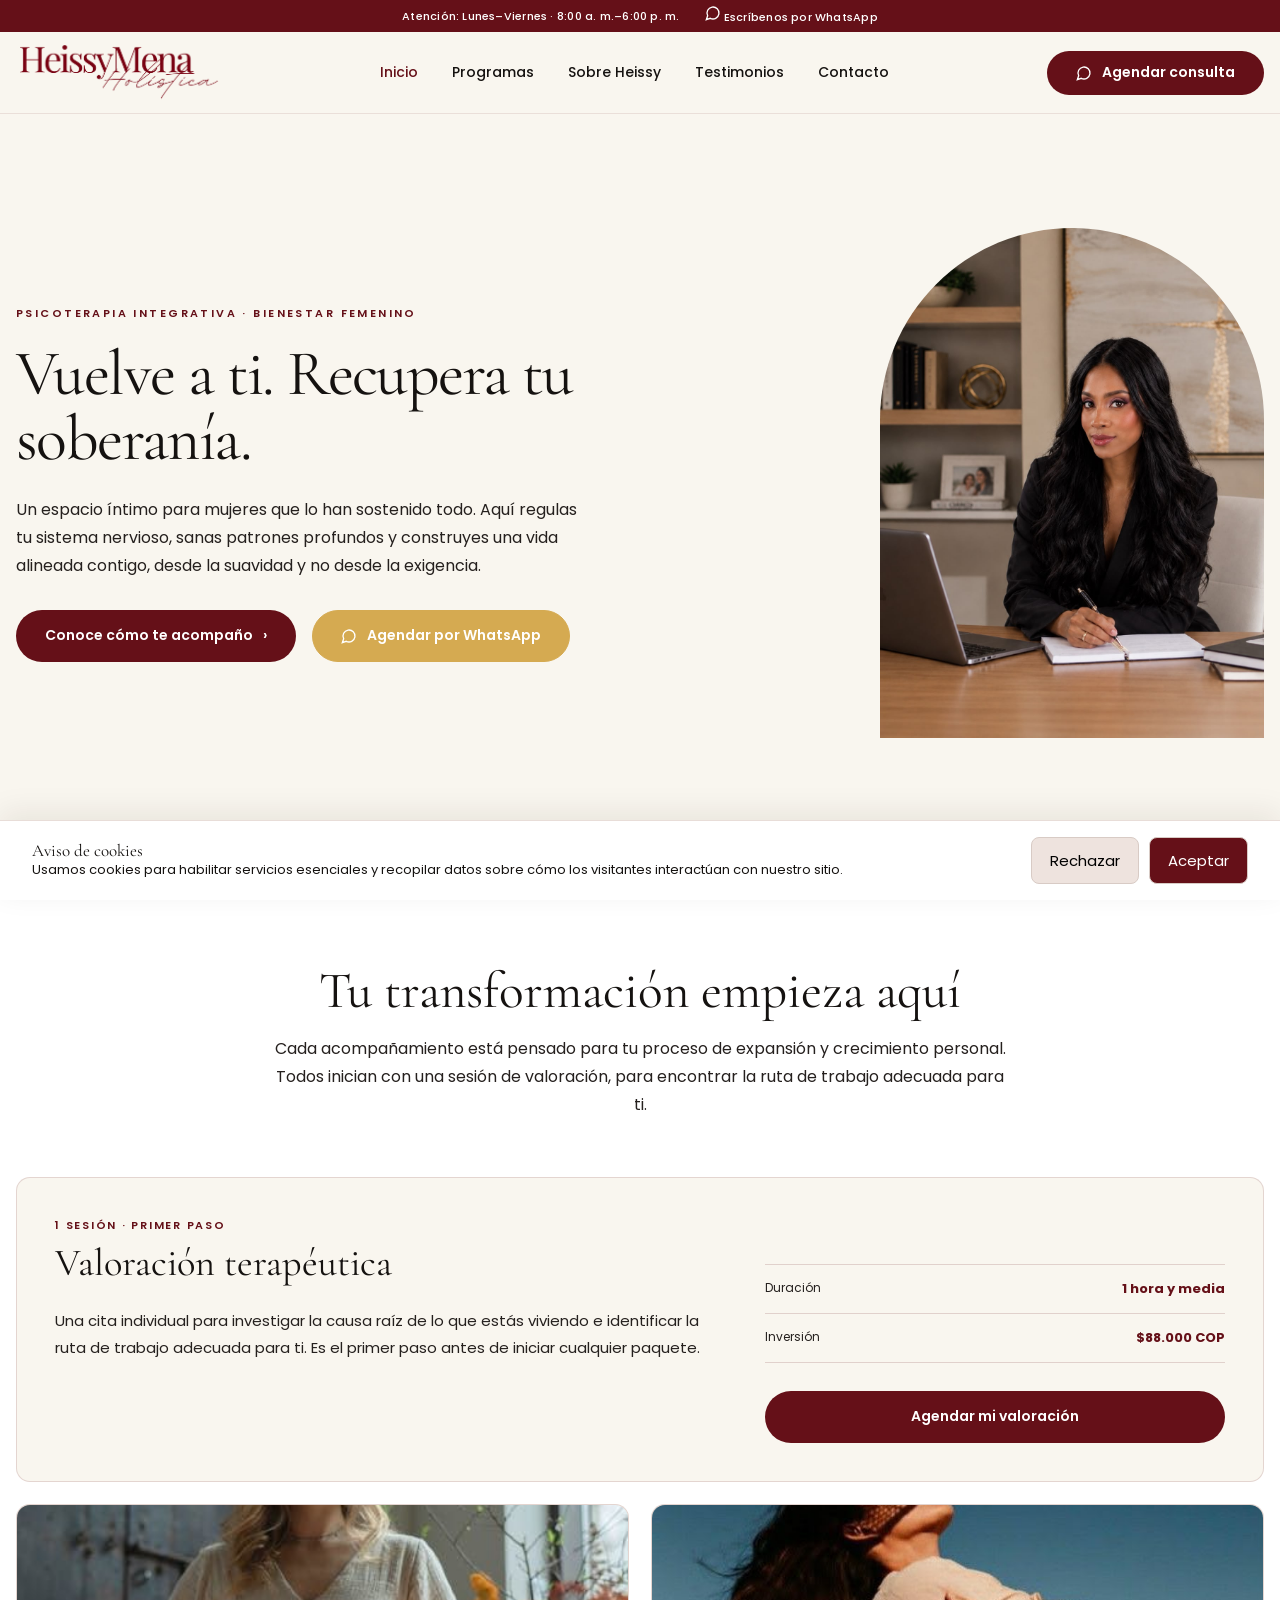
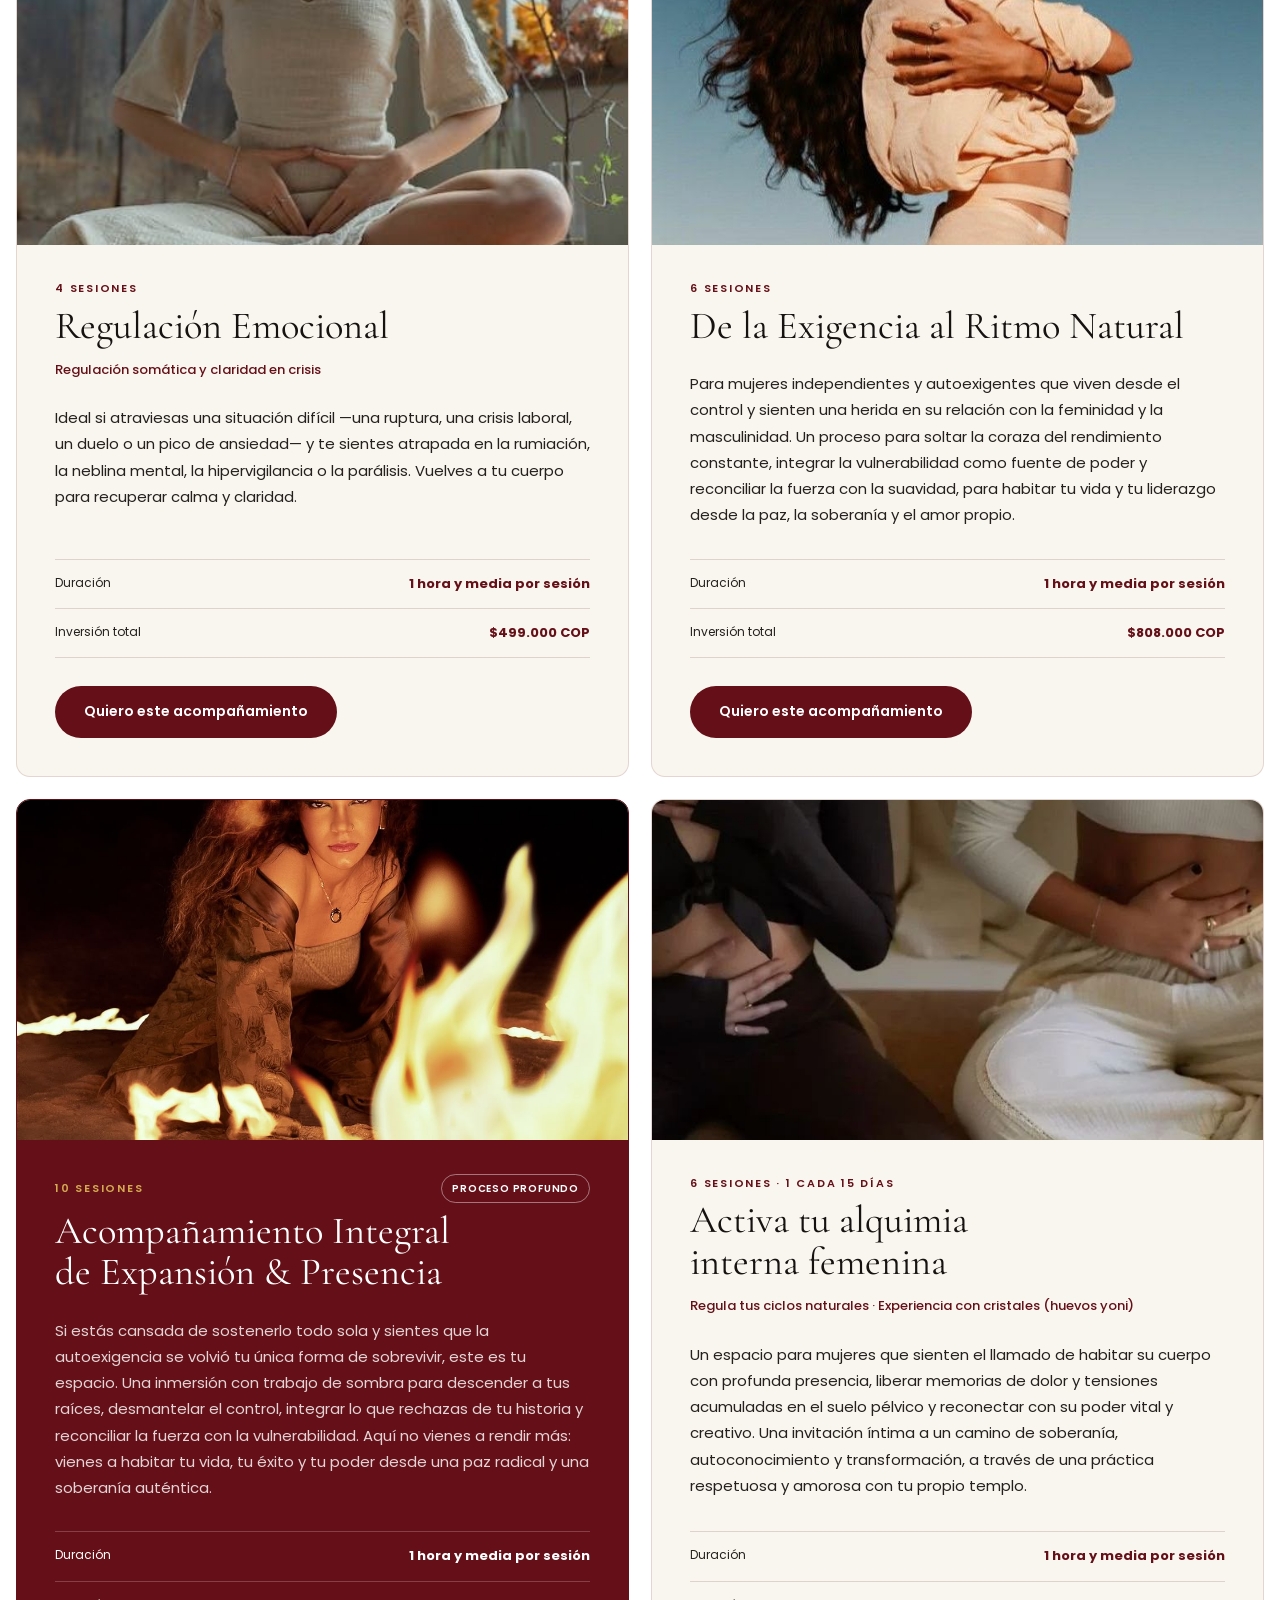
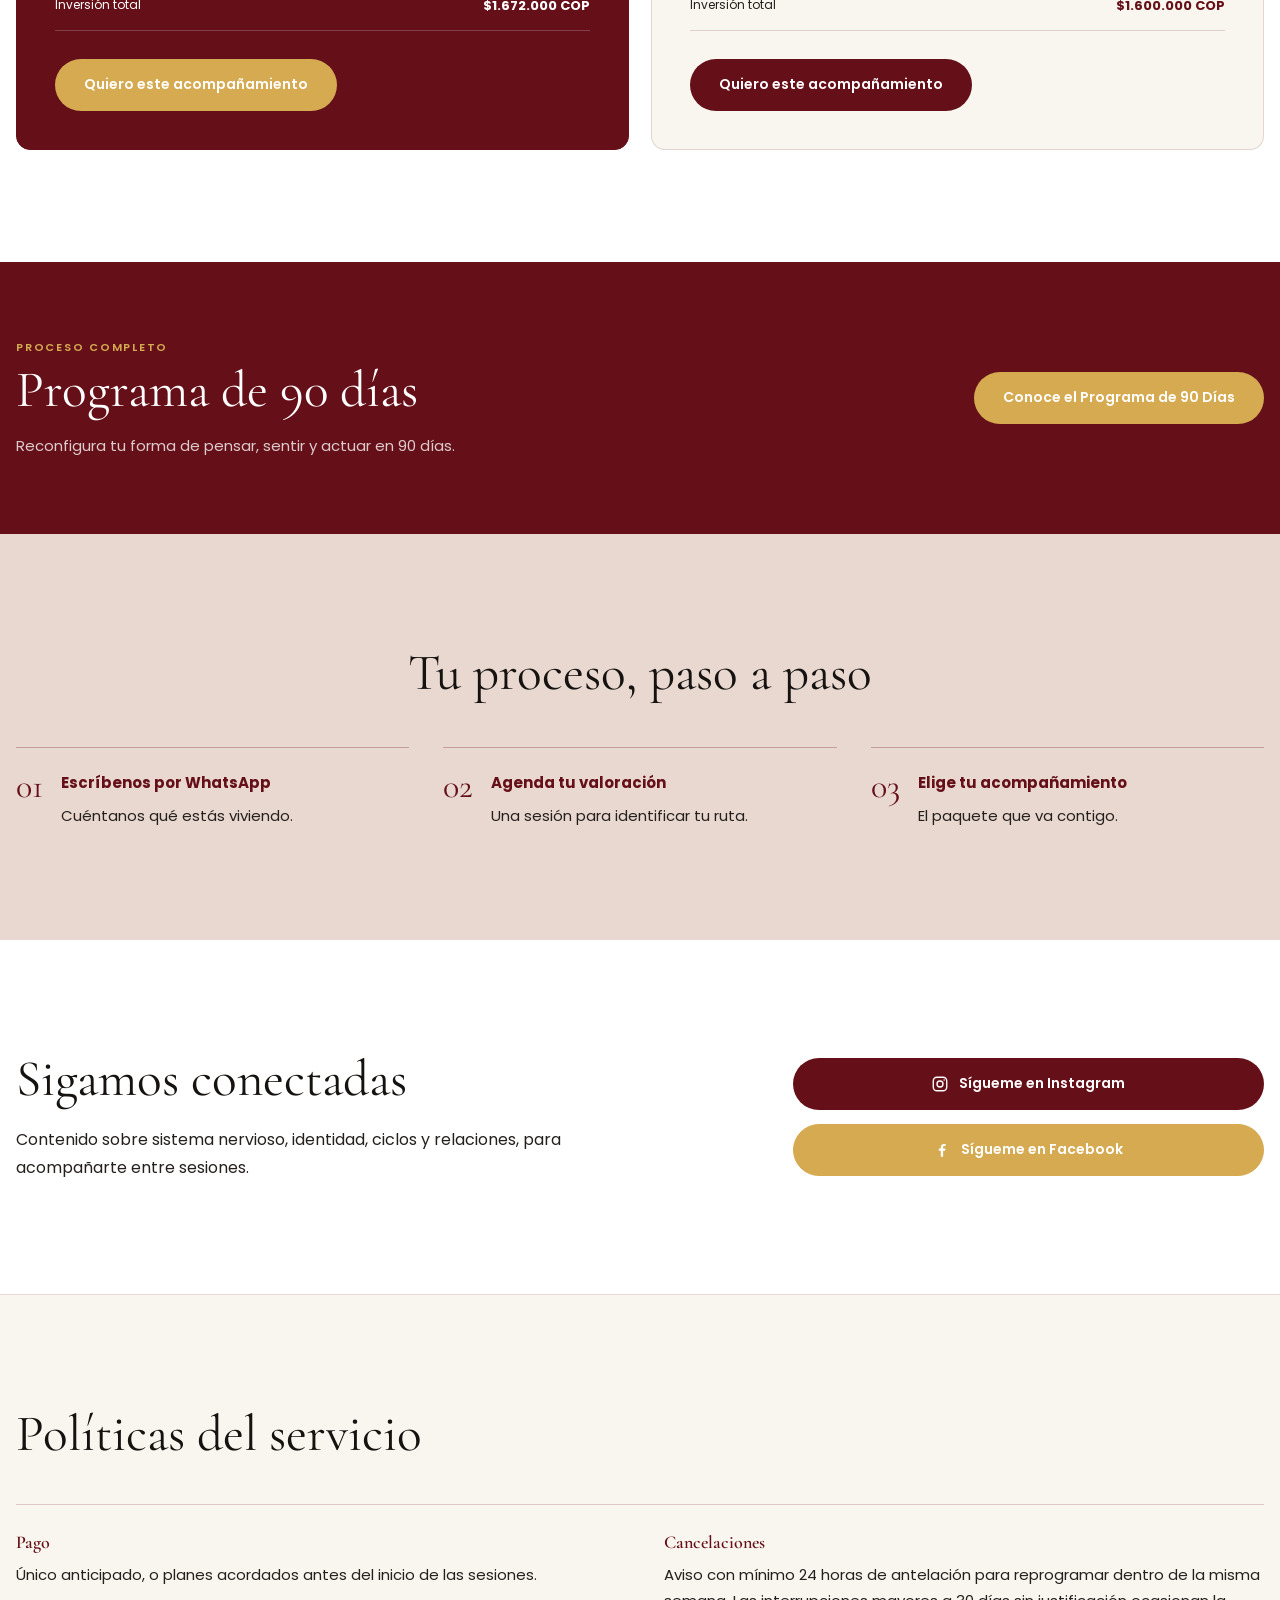
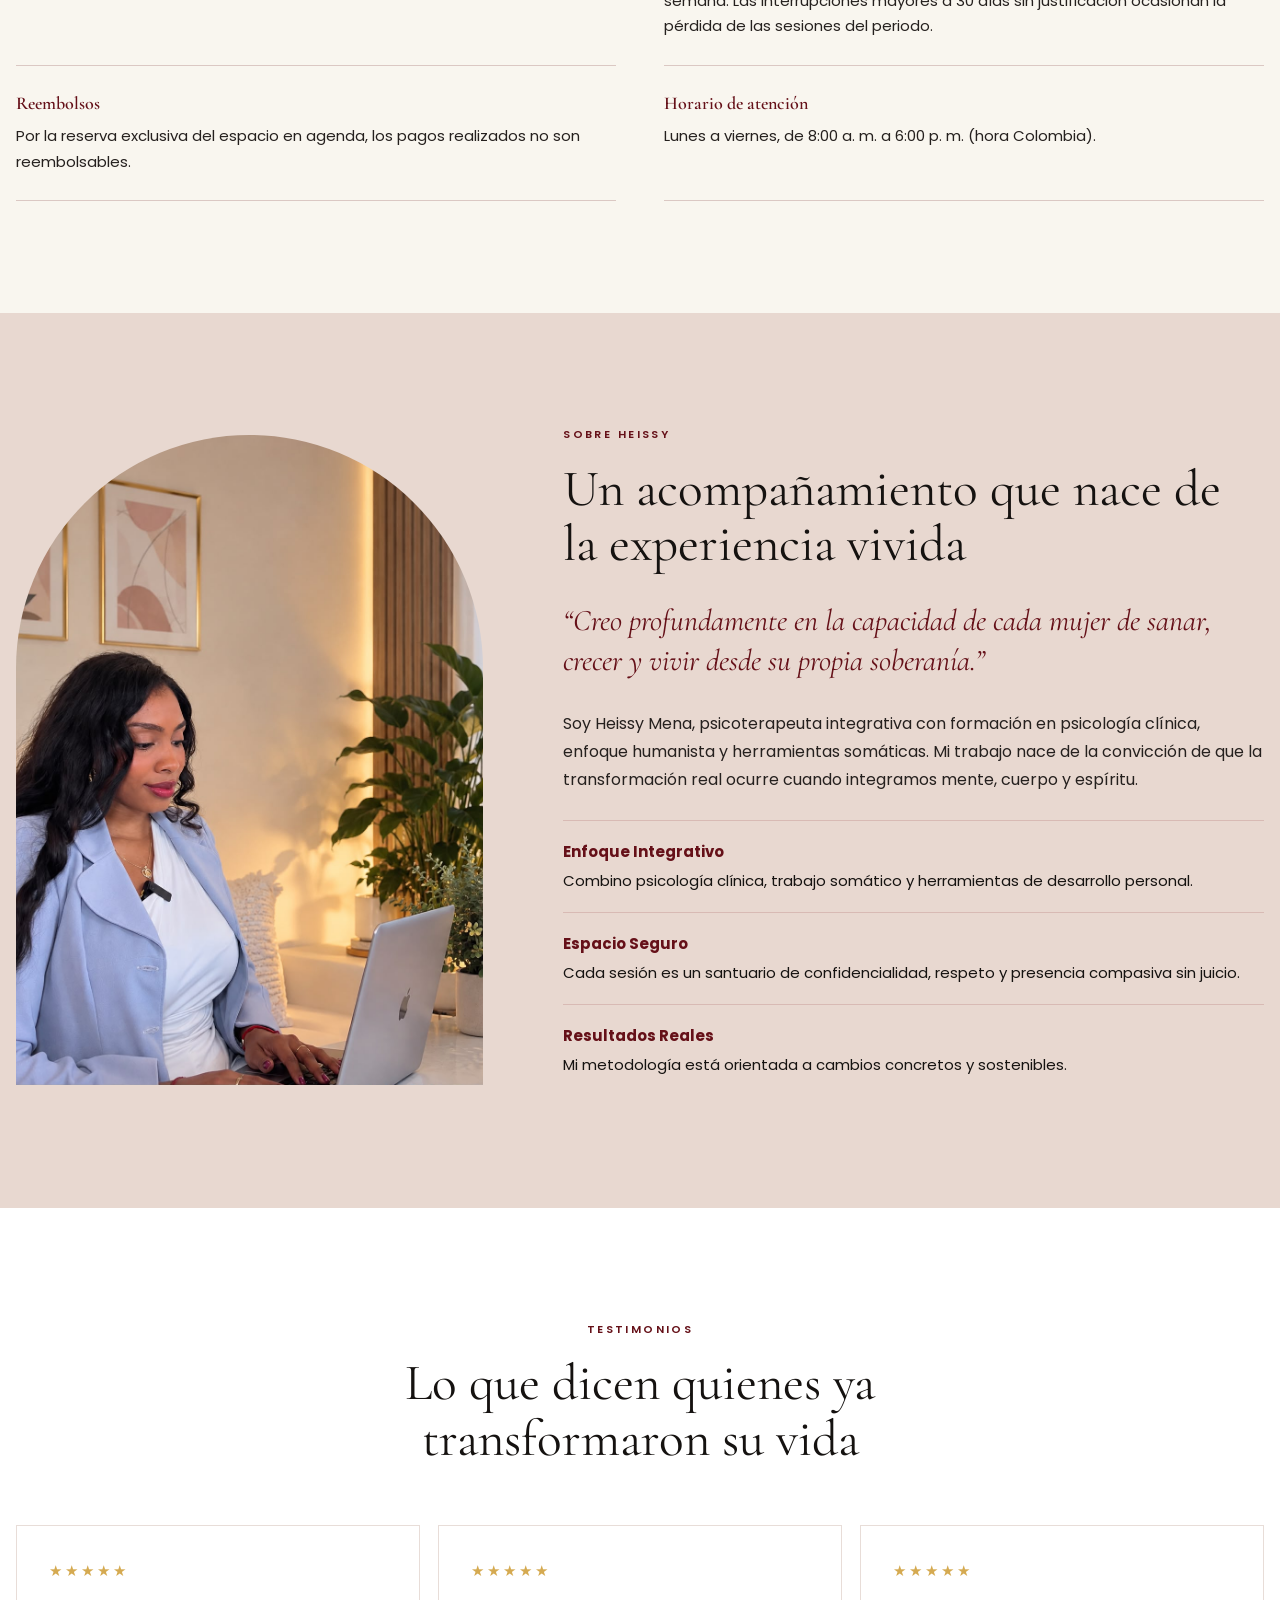
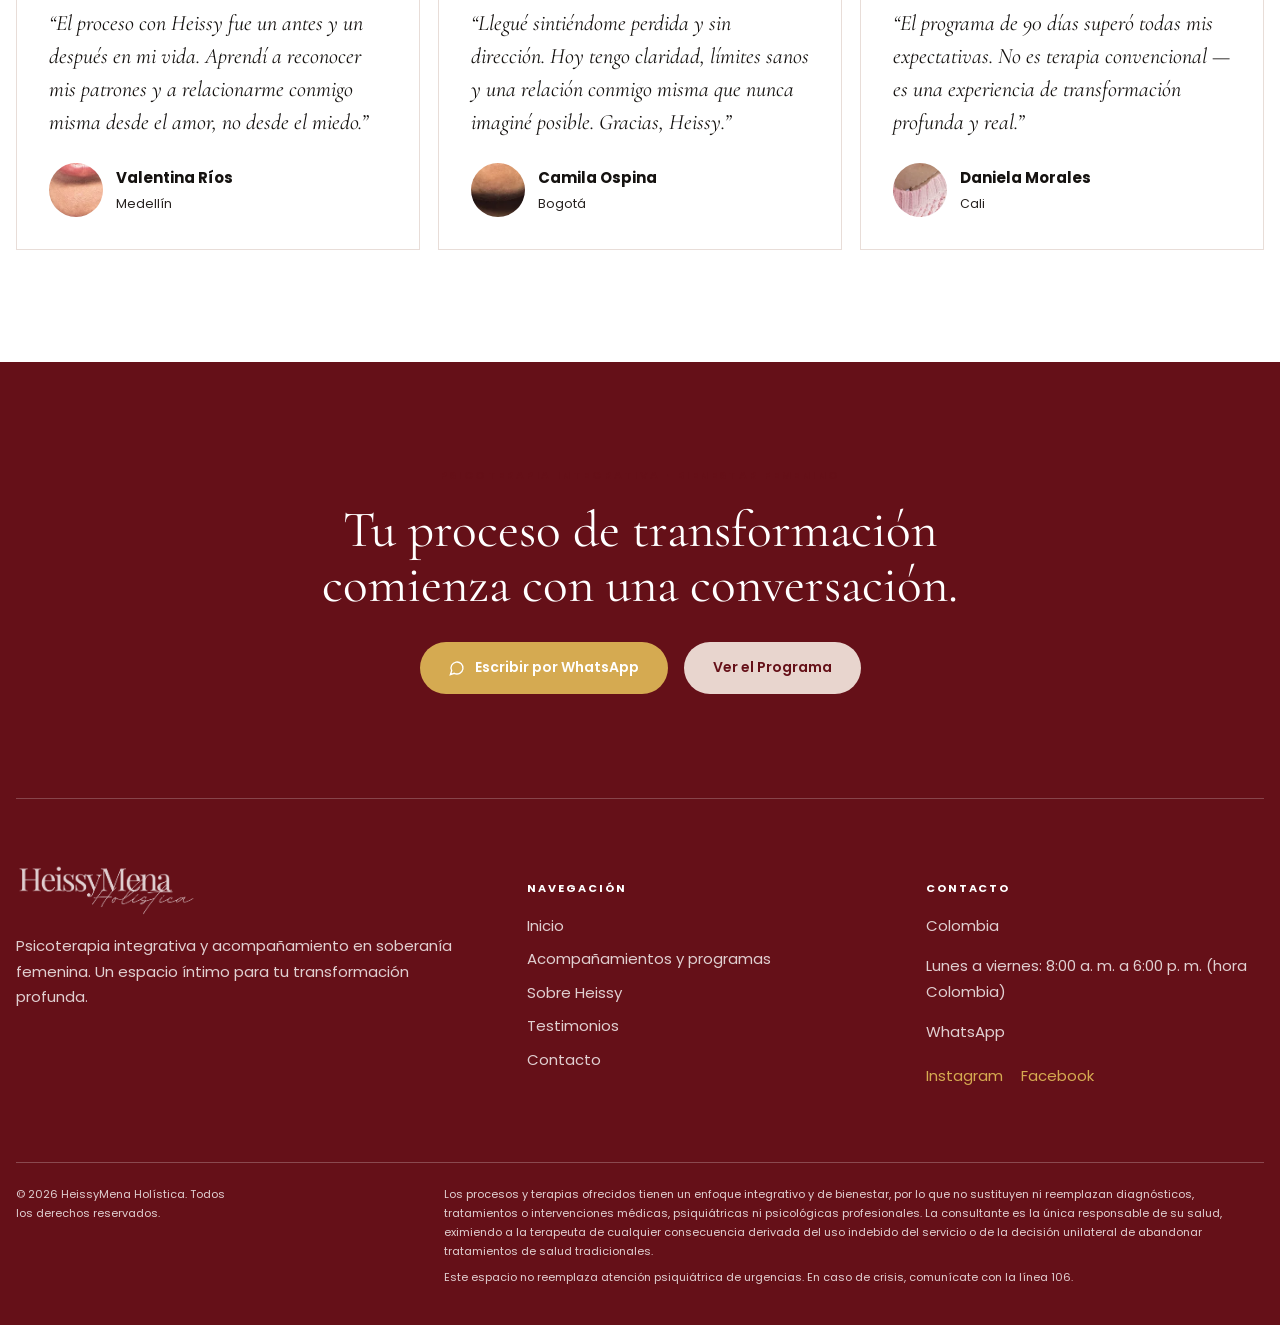
==== index.html @ 2558f954 "add Open Graph image metadata to enhance SEO across multiple pages" ====
<!DOCTYPE html>
<html lang="es" prefix="og: https://ogp.me/ns#">
<head>
  <meta charset="utf-8">
  <meta name="viewport" content="width=device-width, initial-scale=1">
  <meta name="description" content="Psicoterapia integrativa y bienestar femenino con Heissy Mena. Regula tu sistema nervioso, sana patrones profundos y recupera tu soberanía.">
  <title>HeissyMena Holística — Vuelve a ti</title>

  <link rel="canonical" href="https://heissymenaholistica.com/">
  <link rel="image_src" href="https://heissymenaholistica.com/assets/open-graph-heissy-mena.jpg">

  <meta property="og:locale" content="es_CO">
  <meta property="og:type" content="website">
  <meta property="og:site_name" content="HeissyMena Holística">
  <meta property="og:title" content="HeissyMena Holística — Vuelve a ti">
  <meta property="og:description" content="Un espacio íntimo para regular tu sistema nervioso, sanar patrones profundos y recuperar tu soberanía.">
  <meta property="og:url" content="https://heissymenaholistica.com/">
  <meta property="og:image" content="https://heissymenaholistica.com/assets/open-graph-heissy-mena.jpg">
  <meta property="og:image:url" content="https://heissymenaholistica.com/assets/open-graph-heissy-mena.jpg">
  <meta property="og:image:secure_url" content="https://heissymenaholistica.com/assets/open-graph-heissy-mena.jpg">
  <meta property="og:image:type" content="image/jpeg">
  <meta property="og:image:width" content="1200">
  <meta property="og:image:height" content="630">
  <meta property="og:image:alt" content="Mujer en introspección compasiva con luz natural cálida">

  <meta name="twitter:card" content="summary_large_image">
  <meta name="twitter:title" content="HeissyMena Holística — Vuelve a ti">
  <meta name="twitter:description" content="Un espacio íntimo para regular tu sistema nervioso, sanar patrones profundos y recuperar tu soberanía.">
  <meta name="twitter:image" content="https://heissymenaholistica.com/assets/open-graph-heissy-mena.jpg">
  <meta name="twitter:image:alt" content="Mujer en introspección compasiva con luz natural cálida">

  <link rel="stylesheet" href="/styles.css?v=20261004">
  <link rel="shortcut icon" href="/favicon.png" type="image/x-icon">
  <script defer src="/app.js?v=20261004"></script>
</head>
<body data-page="home">
  <div class="topbar">
    <span>Atención: Lunes–Viernes · 8:00 a. m.–6:00 p. m.</span><a href="https://wa.me/573019767182?text=Hola%20Heissy%2C%20me%20gustar%C3%ADa%20agendar%20una%20consulta"><svg width="16" height="16" viewbox="0 0 24 24" fill="none" stroke="currentcolor" stroke-width="2">
    <path d="M7.9 20A9 9 0 1 0 4 16.1L2 22Z"></path></svg> Escríbenos por WhatsApp</a>
  </div>
  <header class="header">
    <div class="container header-inner">
      <a href="/" aria-label="Inicio"><img class="logo" src="/assets/logo.png" alt="HeissyMena Holística"></a>
      <nav class="nav" aria-label="Navegación principal">
        <a class="active" href="/">Inicio</a><a class="" href="/programa/">Programas</a><a class="" href="/sobre/">Sobre Heissy</a><a class="" href="/testimonios/">Testimonios</a><a class="" href="/contacto/">Contacto</a>
      </nav><a class="header-cta" href="https://wa.me/573019767182?text=Hola%20Heissy%2C%20me%20gustar%C3%ADa%20agendar%20una%20consulta"><svg width="16" height="16" viewbox="0 0 24 24" fill="none" stroke="currentcolor" stroke-width="2">
      <path d="M7.9 20A9 9 0 1 0 4 16.1L2 22Z"></path></svg> Agendar consulta</a><button class="mobile-toggle" aria-label="Abrir menú" aria-expanded="false">☰</button>
    </div>
  </header>
  <main>
    <section class="container hero-home">
      <div class="hero-copy reveal">
        <p class="eyebrow">Psicoterapia Integrativa · Bienestar Femenino</p>
        <h1 class="display">Vuelve a ti. Recupera tu soberanía.</h1>
        <p class="lead">Un espacio íntimo para mujeres que lo han sostenido todo. Aquí regulas tu sistema nervioso, sanas patrones profundos y construyes una vida alineada contigo, desde la suavidad y no desde la exigencia.</p>
        <div class="actions">
          <a class="btn btn-primary" href="#servicios">Conoce cómo te acompaño <span aria-hidden="true">›</span></a><a class="btn btn-outline" href="https://wa.me/573019767182"><svg width="16" height="16" viewbox="0 0 24 24" fill="none" stroke="currentcolor" stroke-width="2">
          <path d="M7.9 20A9 9 0 1 0 4 16.1L2 22Z"></path></svg> Agendar por WhatsApp</a>
        </div>
      </div>
      <div class="arch reveal">
        <img src="/assets/personal_3.jpeg" alt="Mujer en introspección compasiva, luz natural cálida">
      </div>
    </section>
    <section class="section white" id="servicios">
      <div class="container">
        <div class="intro center reveal">
          <h2 class="section-title">Tu transformación empieza aquí</h2>
          <p class="lead">Cada acompañamiento está pensado para tu proceso de expansión y crecimiento personal. Todos inician con una sesión de valoración, para encontrar la ruta de trabajo adecuada para ti.</p>
        </div>
        <div class="service-grid">
          <article class="service-card service-card--intro reveal">
            <div class="service-card__header">
              <p class="service-label">1 sesión · Primer paso</p>
              <h3>Valoración terapéutica</h3>
            </div>
            <p class="service-description">Una cita individual para investigar la causa raíz de lo que estás viviendo e identificar la ruta de trabajo adecuada para ti. Es el primer paso antes de iniciar cualquier paquete.</p>
            <div class="service-details">
              <div><span>Duración</span><strong>1 hora y media</strong></div>
              <div><span>Inversión</span><strong>$88.000 COP</strong></div>
            </div>
            <a class="btn btn-primary" href="https://wa.me/573019767182?text=Hola%2C%20quiero%20agendar%20mi%20sesi%C3%B3n%20de%20valoraci%C3%B3n%20terap%C3%A9utica">Agendar mi valoración</a>
          </article>

          <article class="service-card reveal">
            <figure class="service-cover service-cover--body">
              <img src="/assets/servicios/Sanacion.jpeg" width="500" height="750" loading="lazy" alt="Mujer conectando con su cuerpo en una práctica de presencia">
            </figure>
            <div class="service-card__header">
              <p class="service-label">4 sesiones</p>
              <h3>Regulación Emocional</h3>
              <p class="service-subtitle">Regulación somática y claridad en crisis</p>
            </div>
            <p class="service-description">Ideal si atraviesas una situación difícil —una ruptura, una crisis laboral, un duelo o un pico de ansiedad— y te sientes atrapada en la rumiación, la neblina mental, la hipervigilancia o la parálisis. Vuelves a tu cuerpo para recuperar calma y claridad.</p>
            <div class="service-details">
              <div><span>Duración</span><strong>1 hora y media por sesión</strong></div>
              <div><span>Inversión total</span><strong>$499.000 COP</strong></div>
            </div>
            <a class="btn btn-primary" href="https://wa.me/573019767182?text=Hola%2C%20me%20interesa%20el%20paquete%20Retorno%20al%20cuerpo%20(4%20sesiones)">Quiero este acompañamiento</a>
          </article>

          <article class="service-card reveal">
            <figure class="service-cover service-cover--rhythm">
              <img src="/assets/servicios/Soberania.jpeg" width="662" height="879" loading="lazy" alt="Mujer abrazándose con libertad y suavidad">
            </figure>
            <div class="service-card__header">
              <p class="service-label">6 sesiones</p>
              <h3>De la Exigencia al Ritmo Natural</h3>
            </div>
            <p class="service-description">Para mujeres independientes y autoexigentes que viven desde el control y sienten una herida en su relación con la feminidad y la masculinidad. Un proceso para soltar la coraza del rendimiento constante, integrar la vulnerabilidad como fuente de poder y reconciliar la fuerza con la suavidad, para habitar tu vida y tu liderazgo desde la paz, la soberanía y el amor propio.</p>
            <div class="service-details">
              <div><span>Duración</span><strong>1 hora y media por sesión</strong></div>
              <div><span>Inversión total</span><strong>$808.000 COP</strong></div>
            </div>
            <a class="btn btn-primary" href="https://wa.me/573019767182?text=Hola%2C%20me%20interesa%20el%20paquete%20De%20la%20Exigencia%20al%20Ritmo%20Natural%20(6%20sesiones)">Quiero este acompañamiento</a>
          </article>

          <article class="service-card service-card--deep reveal">
            <figure class="service-cover service-cover--expansion">
              <img src="/assets/servicios/Transformacion.jpeg" width="1070" height="1600" loading="lazy" alt="Mujer entre luces cálidas que evocan transformación y presencia">
            </figure>
            <div class="service-card__header">
              <div class="service-label-row">
                <p class="service-label">10 sesiones</p>
                <span class="service-badge">Proceso profundo</span>
              </div>
              <h3>Acompañamiento Integral de Expansión &amp; Presencia</h3>
            </div>
            <p class="service-description">Si estás cansada de sostenerlo todo sola y sientes que la autoexigencia se volvió tu única forma de sobrevivir, este es tu espacio. Una inmersión con trabajo de sombra para descender a tus raíces, desmantelar el control, integrar lo que rechazas de tu historia y reconciliar la fuerza con la vulnerabilidad. Aquí no vienes a rendir más: vienes a habitar tu vida, tu éxito y tu poder desde una paz radical y una soberanía auténtica.</p>
            <div class="service-details">
              <div><span>Duración</span><strong>1 hora y media por sesión</strong></div>
              <div><span>Inversión total</span><strong>$1.672.000 COP</strong></div>
            </div>
            <a class="btn btn-primary" href="https://wa.me/573019767182?text=Hola%2C%20me%20interesa%20el%20Acompa%C3%B1amiento%20Integral%20de%20Expansi%C3%B3n%20%26%20Presencia%20(10%20sesiones)">Quiero este acompañamiento</a>
          </article>

          <article class="service-card reveal">
            <figure class="service-cover service-cover--alchemy">
              <img src="/assets/servicios/sanancion_2.jpeg" width="736" height="1104" loading="lazy" alt="Dos mujeres en una práctica corporal de conexión y cuidado">
            </figure>
            <div class="service-card__header">
              <p class="service-label">6 sesiones · 1 cada 15 días</p>
              <h3>Activa tu alquimia interna femenina</h3>
              <p class="service-subtitle">Regula tus ciclos naturales · Experiencia con cristales (huevos yoni)</p>
            </div>
            <p class="service-description">Un espacio para mujeres que sienten el llamado de habitar su cuerpo con profunda presencia, liberar memorias de dolor y tensiones acumuladas en el suelo pélvico y reconectar con su poder vital y creativo. Una invitación íntima a un camino de soberanía, autoconocimiento y transformación, a través de una práctica respetuosa y amorosa con tu propio templo.</p>
            <div class="service-details">
              <div><span>Duración</span><strong>1 hora y media por sesión</strong></div>
              <div><span>Inversión total</span><strong>$1.600.000 COP</strong></div>
            </div>
            <a class="btn btn-primary" href="https://wa.me/573019767182?text=Hola%2C%20me%20interesa%20Activa%20tu%20alquimia%20interna%20femenina%20(6%20sesiones)">Quiero este acompañamiento</a>
          </article>
        </div>
      </div>
    </section>

    <section class="program-highlight">
      <div class="container program-highlight__inner reveal">
        <div>
          <p class="service-label">Proceso completo</p>
          <h2 class="section-title">Programa de 90 días</h2>
          <p>Reconfigura tu forma de pensar, sentir y actuar en 90 días.</p>
        </div>
        <a class="btn btn-gold" href="/programa/">Conoce el Programa de 90 Días</a>
      </div>
    </section>

    <section class="section blush process-section">
      <div class="container">
        <div class="intro center reveal">
          <h2 class="section-title">Tu proceso, paso a paso</h2>
        </div>
        <ol class="process-grid">
          <li class="process-step reveal"><span>01</span><div><strong>Escríbenos por WhatsApp</strong><p>Cuéntanos qué estás viviendo.</p></div></li>
          <li class="process-step reveal"><span>02</span><div><strong>Agenda tu valoración</strong><p>Una sesión para identificar tu ruta.</p></div></li>
          <li class="process-step reveal"><span>03</span><div><strong>Elige tu acompañamiento</strong><p>El paquete que va contigo.</p></div></li>
        </ol>
      </div>
    </section>

    <section class="section social-band">
      <div class="container social-band__inner reveal">
        <div>
          <h2 class="section-title">Sigamos conectadas</h2>
          <p class="lead">Contenido sobre sistema nervioso, identidad, ciclos y relaciones, para acompañarte entre sesiones.</p>
        </div>
        <div class="social-actions">
          <a class="btn btn-primary" href="https://www.instagram.com/heissymenaholistica.co" target="_blank" rel="noopener noreferrer" aria-label="Seguir a Heissy Mena Holística en Instagram (abre en una pestaña nueva)"><svg aria-hidden="true" width="18" height="18" viewBox="0 0 24 24" fill="none" stroke="currentColor" stroke-width="1.8"><rect x="3" y="3" width="18" height="18" rx="5"></rect><circle cx="12" cy="12" r="4"></circle><circle cx="17.5" cy="6.5" r="1" fill="currentColor" stroke="none"></circle></svg> Sígueme en Instagram</a>
          <a class="btn btn-outline" href="https://www.facebook.com/share/1HW1AP8QaU/" target="_blank" rel="noopener noreferrer" aria-label="Seguir a Heissy Mena Holística en Facebook (abre en una pestaña nueva)"><svg aria-hidden="true" width="18" height="18" viewBox="0 0 24 24" fill="currentColor"><path d="M13.5 21v-8h2.7l.4-3h-3.1V8.1c0-.9.3-1.5 1.6-1.5h1.7V4a22 22 0 0 0-2.4-.1c-2.4 0-4 1.5-4 4.1v2H7.7v3h2.7v8h3.1Z"></path></svg> Sígueme en Facebook</a>
        </div>
      </div>
    </section>

    <section class="section policies-section">
      <div class="container">
        <div class="intro reveal">
          <h2 class="section-title">Políticas del servicio</h2>
        </div>
        <div class="policy-grid">
          <article class="policy-item reveal"><h3>Pago</h3><p>Único anticipado, o planes acordados antes del inicio de las sesiones.</p></article>
          <article class="policy-item reveal"><h3>Cancelaciones</h3><p>Aviso con mínimo 24 horas de antelación para reprogramar dentro de la misma semana. Las interrupciones mayores a 30 días sin justificación ocasionan la pérdida de las sesiones del periodo.</p></article>
          <article class="policy-item reveal"><h3>Reembolsos</h3><p>Por la reserva exclusiva del espacio en agenda, los pagos realizados no son reembolsables.</p></article>
          <article class="policy-item reveal"><h3>Horario de atención</h3><p>Lunes a viernes, de 8:00 a. m. a 6:00 p. m. (hora Colombia).</p></article>
        </div>
      </div>
    </section>
    <section class="section blush">
      <div class="container about-home">
        <div class="about-image reveal"><img src="/assets/personal_2.jpeg" alt="Heissy Mena, psicoterapeuta integrativa"></div>
        <div class="reveal">
          <p class="eyebrow">Sobre Heissy</p>
          <h2 class="section-title">Un acompañamiento que nace de la experiencia vivida</h2>
          <blockquote class="quote">
            “Creo profundamente en la capacidad de cada mujer de sanar, crecer y vivir desde su propia soberanía.”
          </blockquote>
          <p class="lead">Soy Heissy Mena, psicoterapeuta integrativa con formación en psicología clínica, enfoque humanista y herramientas somáticas. Mi trabajo nace de la convicción de que la transformación real ocurre cuando integramos mente, cuerpo y espíritu.</p>
          <div class="feature-list">
            <div class="feature">
              <strong>Enfoque Integrativo</strong>Combino psicología clínica, trabajo somático y herramientas de desarrollo personal.
            </div>
            <div class="feature">
              <strong>Espacio Seguro</strong>Cada sesión es un santuario de confidencialidad, respeto y presencia compasiva sin juicio.
            </div>
            <div class="feature">
              <strong>Resultados Reales</strong>Mi metodología está orientada a cambios concretos y sostenibles.
            </div>
          </div>
        </div>
      </div>
    </section>
    <section class="section white">
      <div class="container">
        <div class="intro center reveal">
          <p class="eyebrow">Testimonios</p>
          <h2 class="section-title">Lo que dicen quienes ya transformaron su vida</h2>
        </div>
        <div class="testimonials-grid">
          <article class="testimonial reveal">
            <div class="stars">
              ★★★★★
            </div>
            <blockquote>
              “El proceso con Heissy fue un antes y un después en mi vida. Aprendí a reconocer mis patrones y a relacionarme conmigo misma desde el amor, no desde el miedo.”
            </blockquote>
            <div class="person">
              <img src="/assets/testimonial-1.webp" alt="Valentina Ríos">
              <div>
                <strong>Valentina Ríos</strong><small>Medellín</small>
              </div>
            </div>
          </article>
          <article class="testimonial reveal">
            <div class="stars">
              ★★★★★
            </div>
            <blockquote>
              “Llegué sintiéndome perdida y sin dirección. Hoy tengo claridad, límites sanos y una relación conmigo misma que nunca imaginé posible. Gracias, Heissy.”
            </blockquote>
            <div class="person">
              <img src="/assets/testimonial-2.webp" alt="Camila Ospina">
              <div>
                <strong>Camila Ospina</strong><small>Bogotá</small>
              </div>
            </div>
          </article>
          <article class="testimonial reveal">
            <div class="stars">
              ★★★★★
            </div>
            <blockquote>
              “El programa de 90 días superó todas mis expectativas. No es terapia convencional — es una experiencia de transformación profunda y real.”
            </blockquote>
            <div class="person">
              <img src="/assets/testimonial-3.webp" alt="Daniela Morales">
              <div>
                <strong>Daniela Morales</strong><small>Cali</small>
              </div>
            </div>
          </article>
        </div>
      </div>
    </section>
  </main>
  <section class="cta-band">
    <p class="eyebrow">Psicoterapia Integrativa · Bienestar Femenino</p>
    <h2 class="section-title">Tu proceso de transformación<br>
    comienza con una conversación.</h2>
    <div class="actions">
      <a class="btn btn-gold" href="https://wa.me/573019767182?text=Hola%20Heissy%2C%20me%20gustar%C3%ADa%20agendar%20una%20consulta"><svg width="16" height="16" viewbox="0 0 24 24" fill="none" stroke="currentcolor" stroke-width="2">
      <path d="M7.9 20A9 9 0 1 0 4 16.1L2 22Z"></path></svg> Escribir por WhatsApp</a><a class="btn btn-tiza" href="/programa/">Ver el Programa</a>
    </div>
  </section>
  <footer class="footer">
    <div class="container footer-top">
      <div>
        <img class="footer-logo" src="/assets/logo-dark.png" alt="HeissyMena Holística">
        <p>Psicoterapia integrativa y acompañamiento en soberanía femenina. Un espacio íntimo para tu transformación profunda.</p>
      </div>
      <div>
        <h4>Navegación</h4><a href="/">Inicio</a><a href="/programa/">Acompañamientos y programas</a><a href="/sobre/">Sobre Heissy</a><a href="/testimonios/">Testimonios</a><a href="/contacto/">Contacto</a>
      </div>
      <div>
        <h4>Contacto</h4>
        <p>Colombia</p>
        <p>Lunes a viernes: 8:00 a. m. a 6:00 p. m. (hora Colombia)</p><a href="https://wa.me/573019767182">WhatsApp</a>
        <div class="footer-social"><a href="https://www.instagram.com/heissymenaholistica.co" target="_blank" rel="noopener noreferrer">Instagram</a><a href="https://www.facebook.com/share/1HW1AP8QaU/" target="_blank" rel="noopener noreferrer">Facebook</a></div>
      </div>
    </div>
    <div class="container footer-bottom">
      <span>© 2026 HeissyMena Holística. Todos los derechos reservados.</span>
      <div class="legal-notices"><p>Los procesos y terapias ofrecidos tienen un enfoque integrativo y de bienestar, por lo que no sustituyen ni reemplazan diagnósticos, tratamientos o intervenciones médicas, psiquiátricas ni psicológicas profesionales. La consultante es la única responsable de su salud, eximiendo a la terapeuta de cualquier consecuencia derivada del uso indebido del servicio o de la decisión unilateral de abandonar tratamientos de salud tradicionales.</p><p>Este espacio no reemplaza atención psiquiátrica de urgencias. En caso de crisis, comunícate con la línea 106.</p></div>
    </div>
  </footer>
  <aside class="cookie" role="dialog" aria-label="Aviso de cookies">
    <p><strong>Aviso de cookies</strong>Usamos cookies para habilitar servicios esenciales y recopilar datos sobre cómo los visitantes interactúan con nuestro sitio.</p>
    <div class="cookie-actions">
      <button data-cookie="rejected">Rechazar</button><button data-cookie="accepted">Aceptar</button>
    </div>
  </aside>
</body>
</html>
---- styles.css ----
@import url('https://fonts.googleapis.com/css2?family=Cormorant+Garamond:ital,wght@0,300;0,400;0,600;1,400;1,600&family=Poppins:wght@400;500;600&display=swap');
:root {
  --ivory: #f9f6ef;
  --wine: #651018;
  --wine-dark: #651018;
  --blush: #e8d8d0;
  --gold: #d5aa51;
  --olive: #607b2d;
  --ink: #151210;
  --muted: #25201e;
  --white: #fff;
  --line: rgba(123, 16, 24, .16);
  --serif: "Cormorant Garamond", Georgia, serif;
  --sans: "Poppins", sans-serif;
  --container: 1248px;
}
* {
  box-sizing: border-box;
}
html {
  scroll-behavior: smooth;
}
body {
  margin: 0;
  background: var(--ivory);
  color: var(--ink);
  font-family: var(--sans);
  font-size: 15px;
  line-height: 1.7;
}
body.menu-open {
  overflow: hidden;
}
::selection {
  background: var(--wine);
  color: #fff;
}
a {
  color: inherit;
  text-decoration: none;
}
img {
  display: block;
  max-width: 100%;
}
button, input, select, textarea {
  font: inherit;
}
button, a {
  outline-offset: 4px;
}
:focus-visible {
  outline: 2px solid var(--gold);
}
.container {
  width: min(var(--container), calc(100% - 32px));
  margin-inline: auto;
}
.serif {
  font-family: var(--serif);
}
.eyebrow {
  margin: 0 0 18px;
  color: var(--wine);
  font-size: 11px;
  font-weight: 600;
  letter-spacing: .22em;
  text-transform: uppercase;
}
.display {
  font-family: var(--serif);
  font-size: clamp(42px, 5vw, 72px);
  font-weight: 400;
  letter-spacing: -.025em;
  line-height: 1.02;
}
.section-title {
  margin: 0;
  font-family: var(--serif);
  font-size: clamp(36px, 4vw, 58px);
  font-weight: 400;
  line-height: 1.08;
}
.lead {
  font-size: 16px;
  color: var(--muted);
  line-height: 1.75;
}
.center {
  text-align: center;
}
.topbar {
  height: 32px;
  background: var(--wine);
  color: #fff;
  display: flex;
  justify-content: center;
  align-items: center;
  gap: 25px;
  font-size: 11px;
  font-weight: 500;
  letter-spacing: .02em;
}
.header {
  height: 82px;
  background: rgba(249, 246, 239, .98);
  border-bottom: 1px solid #eadfd9;
  position: relative;
  z-index: 50;
}
.header-inner {
  height: 100%;
  display: flex;
  align-items: center;
  justify-content: space-between;
}
.logo {
  width: 205px;
}
.nav {
  display: flex;
  gap: 34px;
  align-items: center;
}
.nav a {
  font-size: 14px;
  font-weight: 500;
  transition: color .25s;
}
.nav a:hover, .nav a.active {
  color: var(--wine);
}
.header-cta, .btn {
  display: inline-flex;
  align-items: center;
  justify-content: center;
  gap: 10px;
  min-height: 52px;
  padding: 0 28px;
  border: 1px solid transparent;
  border-radius: 999px;
  font-size: 14px;
  font-weight: 600;
  cursor: pointer;
  transition: transform .28s ease, background .28s ease, color .28s ease, border-color .28s ease;
}
.header-cta {
  min-height: 44px;
  background: var(--wine);
  color: #fff;
}
.btn:hover, .header-cta:hover {
  transform: translateY(-2px);
}
.btn-primary {
  background: var(--wine);
  color: #fff;
}
.btn-gold {
  background: var(--gold);
  color: #fff;
}
.btn-outline {
  border-color: var(--gold);
  background-color: var(--gold);
  color: var(--white);
}
.btn-light {
  border-color: rgba(255, 255, 255, .7);
  color: #fff;
}

.btn-tiza{
  background-color: #E8D5CE;
  color: var(--wine);
}

.mobile-toggle {
  display: none;
  border: 0;
  background: none;
  color: var(--wine);
  font-size: 26px;
}
.hero-home {
  min-height: 738px;
  display: grid;
  grid-template-columns: 1.3fr .7fr;
  gap: 64px;
  align-items: center;
  padding-block: 96px;
}
.hero-copy {
  max-width: 640px;
}
.hero-copy .display {
  max-width: 620px;
  margin: 0 0 24px;
}
.hero-copy .lead {
  max-width: 580px;
  margin: 0 0 30px;
}
.actions {
  display: flex;
  gap: 16px;
  flex-wrap: wrap;
}
.arch {
  position: relative;
  width: min(100%, 384px);
  height: 510px;
  margin-left: auto;
  border-radius: 192px 192px 0 0;
  overflow: visible;
}
.arch img {
  width: 100%;
  height: 100%;
  object-fit: cover;
  border-radius: inherit;
}
.badge-90 {
  position: absolute;
  left: -18px;
  bottom: -18px;
  width: 80px;
  height: 80px;
  border-radius: 50%;
  display: grid;
  place-content: center;
  background: var(--gold);
  color: #fff;
  text-align: center;
  box-shadow: 0 12px 28px rgba(57, 35, 17, .18);
}
.badge-90 strong {
  font: 600 22px/18px var(--serif);
}
.badge-90 small {
  font: 600 9px/1 var(--sans);
  letter-spacing: .09em;
}
.section {
  padding: 112px 0;
}
.white {
  background: #fff;
}
.blush {
  background: var(--blush);
}
.wine {
  background: var(--wine);
  color: #fff;
}
.olive {
  background: var(--olive);
  color: #fff;
}
.intro {
  max-width: 740px;
  margin: 0 auto 58px;
}
.phase-grid {
  display: grid;
  grid-template-columns: repeat(3, 1fr);
  gap: 18px;
}
.phase {
  background: #fff;
  border: 1px solid #eee2dc;
  min-height: 350px;
  overflow: hidden;
}
.phase .cap {
  height: 110px;
  background: var(--blush);
  display: flex;
  align-items: end;
  padding: 22px 26px;
  font: 400 52px/1 var(--serif);
  color: rgba(123, 16, 24, .6);
}
.phase-body {
  padding: 28px;
}
.phase h3 {
  margin: 8px 0 12px;
  font: 400 30px/1.1 var(--serif);
}
.phase p {
  color: var(--muted);
}
.investment {
  margin-top: 42px;
  text-align: center;
}
.price {
  font: 400 42px/1 var(--sans);
  margin: 8px 0;
}
.service-grid {
  display: grid;
  grid-template-columns: repeat(2, minmax(0, 1fr));
  gap: 22px;
}
.service-card {
  min-width: 0;
  padding: 38px;
  background: var(--ivory);
  border: 1px solid rgba(101, 16, 24, .14);
  border-radius: 14px;
  display: flex;
  flex-direction: column;
  align-items: flex-start;
}
.service-card:not(.service-card--intro) {
  padding-top: 0;
  overflow: hidden;
}
.service-cover {
  width: calc(100% + 76px);
  height: 340px;
  margin: 0 -38px 34px;
  overflow: hidden;
  background: var(--blush);
}
.service-cover img {
  width: 100%;
  height: 100%;
  object-fit: cover;
  transition: transform .7s cubic-bezier(.16, 1, .3, 1);
}
.service-card:hover .service-cover img {
  transform: scale(1.025);
}
.service-cover--body img {
  object-position: center 48%;
}
.service-cover--rhythm img {
  object-position: center 38%;
}
.service-cover--expansion img {
  object-position: center 57%;
}
.service-cover--alchemy img {
  object-position: center 34%;
}
.service-card--intro {
  grid-column: 1 / -1;
  display: grid;
  grid-template-columns: minmax(0, 1fr) minmax(260px, .7fr);
  column-gap: 54px;
}
.service-card--intro .service-card__header,
.service-card--intro .service-description {
  grid-column: 1;
}
.service-card--intro .service-details,
.service-card--intro .btn {
  grid-column: 2;
}
.service-card--intro .service-details {
  grid-row: 1 / span 2;
  align-self: center;
}
.service-card--intro .btn {
  align-self: end;
}
.service-card--deep {
  background: var(--wine);
  color: #fff;
  border-color: var(--wine);
}
.service-card__header h3 {
  margin: 8px 0 0;
  font: 400 clamp(30px, 3vw, 40px)/1.08 var(--serif);
  text-wrap: balance;
}
.service-label-row {
  display: flex;
  align-items: center;
  justify-content: space-between;
  gap: 16px;
}
.service-label {
  margin: 0;
  color: var(--wine);
  font-size: 11px;
  font-weight: 600;
  letter-spacing: .16em;
  text-transform: uppercase;
}
.service-card--deep .service-label,
.program-highlight .service-label {
  color: var(--gold);
}
.service-badge {
  padding: 5px 10px;
  border: 1px solid rgba(255, 255, 255, .42);
  border-radius: 999px;
  font-size: 10px;
  font-weight: 600;
  letter-spacing: .08em;
  text-transform: uppercase;
  white-space: nowrap;
}
.service-subtitle {
  margin: 12px 0 0;
  color: var(--wine);
  font-size: 13px;
  font-weight: 500;
}
.service-description {
  margin: 24px 0 30px;
  color: var(--muted);
  line-height: 1.75;
}
.service-card--deep .service-description {
  color: rgba(255, 255, 255, .82);
}
.service-details {
  width: 100%;
  margin-top: auto;
  margin-bottom: 28px;
  border-top: 1px solid rgba(101, 16, 24, .16);
}
.service-details div {
  padding: 13px 0;
  border-bottom: 1px solid rgba(101, 16, 24, .16);
  display: flex;
  justify-content: space-between;
  gap: 22px;
}
.service-details span {
  color: var(--muted);
  font-size: 12px;
}
.service-details strong {
  color: var(--wine);
  text-align: right;
  font-size: 13px;
}
.service-card--deep .service-details,
.service-card--deep .service-details div {
  border-color: rgba(255, 255, 255, .2);
}
.service-card--deep .service-details span,
.service-card--deep .service-details strong {
  color: #fff;
}
.service-card--deep .btn {
  background: var(--gold);
}
.program-highlight {
  padding: 76px 0;
  background: var(--wine);
  color: #fff;
}
.program-highlight__inner {
  display: flex;
  align-items: center;
  justify-content: space-between;
  gap: 48px;
}
.program-highlight .section-title {
  margin-top: 7px;
}
.program-highlight p:not(.service-label) {
  margin: 14px 0 0;
  color: rgba(255, 255, 255, .78);
}

/* Dedicated programs page */
.programs-intro {
  padding: 104px 0 88px;
  background: var(--ivory);
}
.programs-intro__layout {
  display: grid;
  grid-template-columns: minmax(0, 1.15fr) minmax(360px, .85fr);
  align-items: end;
  gap: 72px;
}
.programs-intro h1 {
  max-width: 760px;
  margin: 0;
  color: var(--wine);
  font: 400 clamp(54px, 7vw, 94px)/.94 var(--serif);
  letter-spacing: -.03em;
  text-wrap: balance;
}
.programs-intro__copy {
  max-width: 580px;
}
.programs-intro__copy p {
  margin: 0 0 18px;
  color: var(--muted);
  font-size: 16px;
  line-height: 1.8;
}
.text-link {
  display: inline-flex;
  align-items: center;
  gap: 10px;
  margin-top: 12px;
  padding-bottom: 3px;
  border-bottom: 1px solid currentColor;
  color: var(--wine);
  font-weight: 600;
}
.valuation-band {
  padding: 56px 0;
  background: var(--wine);
  color: #fff;
}
.valuation-band__layout {
  display: grid;
  grid-template-columns: minmax(0, 1.3fr) minmax(280px, .7fr) auto;
  align-items: center;
  gap: 48px;
}
.valuation-band h2 {
  margin: 6px 0 12px;
  font: 400 clamp(34px, 4vw, 48px)/1.05 var(--serif);
}
.valuation-band p:not(.service-label) {
  max-width: 680px;
  margin: 0;
  color: rgba(255, 255, 255, .78);
}
.valuation-band .service-label,
.program-entry--wine .service-label {
  color: var(--gold);
}
.program-entry {
  padding: 112px 0;
  background: #fff;
}
.program-entry--tinted {
  background: var(--blush);
}
.program-entry--wine {
  background: var(--wine);
  color: #fff;
}
.program-entry__layout {
  display: grid;
  grid-template-columns: minmax(300px, .82fr) minmax(0, 1.18fr);
  align-items: center;
  gap: clamp(56px, 8vw, 116px);
}
.program-entry__layout--reverse .program-entry__image {
  order: 2;
}
.program-entry__image {
  min-height: 600px;
  margin: 0;
  overflow: hidden;
  border-radius: 220px 220px 14px 14px;
}
.program-entry__image img {
  width: 100%;
  height: 100%;
  min-height: 600px;
  object-fit: cover;
  transition: transform .8s cubic-bezier(.16, 1, .3, 1);
}
.program-entry:hover .program-entry__image img {
  transform: scale(1.025);
}
#retorno-al-cuerpo .program-entry__image img {
  object-position: center 48%;
}
#ritmo-natural .program-entry__image img {
  object-position: center 45%;
}
#expansion-presencia .program-entry__image img {
  object-position: center 57%;
}
#alquimia-femenina .program-entry__image img {
  object-position: center 34%;
}
.program-entry__content {
  max-width: 680px;
}
.program-entry__content h2 {
  max-width: 740px;
  margin: 8px 0 20px;
  color: var(--wine);
  font: 400 clamp(42px, 5vw, 66px)/.98 var(--serif);
  letter-spacing: -.025em;
  text-wrap: balance;
}
.program-entry__content > p:not(.service-label):not(.program-entry__subtitle) {
  max-width: 66ch;
  margin: 0 0 16px;
  color: var(--muted);
  line-height: 1.85;
}
.program-entry__subtitle {
  max-width: 54ch;
  margin: -6px 0 26px;
  color: var(--wine);
  font-family: var(--serif);
  font-size: 23px;
  font-style: italic;
  line-height: 1.35;
}
.program-entry--wine .program-entry__content h2,
.program-entry--wine .program-entry__content > p {
  color: #fff;
}
.program-entry--wine .program-entry__content > p:not(.service-label) {
  color: rgba(255, 255, 255, .8);
}
.program-entry__label-row {
  display: flex;
  align-items: center;
  gap: 16px;
}
.program-entry__label-row > * {
  margin: 0;
}
.program-entry__label-row span {
  padding: 4px 10px;
  border: 1px solid rgba(255, 255, 255, .42);
  border-radius: 999px;
  font-size: 10px;
  font-weight: 600;
  letter-spacing: .12em;
  text-transform: uppercase;
}
.program-facts {
  margin: 34px 0 32px;
  border-top: 1px solid var(--line);
}
.program-facts div {
  display: flex;
  justify-content: space-between;
  gap: 24px;
  padding: 14px 0;
  border-bottom: 1px solid var(--line);
}
.program-facts dt {
  color: var(--muted);
  font-size: 12px;
  letter-spacing: .1em;
  text-transform: uppercase;
}
.program-facts dd {
  margin: 0;
  color: var(--wine);
  font-size: 14px;
  font-weight: 600;
  text-align: right;
}
.program-facts--light,
.program-facts--light div {
  border-color: rgba(255, 255, 255, .22);
}
.program-facts--light dt,
.program-facts--light dd {
  color: #fff;
}
.valuation-band .program-facts {
  margin: 0;
}
.programs-process__heading {
  display: grid;
  grid-template-columns: 1fr 1fr;
  align-items: end;
  gap: 64px;
  margin-bottom: 60px;
}
.programs-process__heading > p {
  max-width: 58ch;
  margin: 0;
  color: var(--muted);
}
.programs-process__steps {
  display: grid;
  grid-template-columns: repeat(3, 1fr);
  gap: 36px;
  margin: 0;
  padding: 0;
  list-style: none;
}
.programs-process__steps li {
  display: grid;
  grid-template-columns: auto 1fr;
  gap: 18px;
  padding-top: 24px;
  border-top: 1px solid var(--line);
}
.programs-process__steps span {
  display: grid;
  width: 38px;
  height: 38px;
  place-items: center;
  border: 1px solid var(--gold);
  border-radius: 50%;
  color: var(--wine);
  font-weight: 600;
}
.programs-process__steps h3 {
  margin: 2px 0 8px;
  color: var(--wine);
  font: 600 23px/1.2 var(--serif);
}
.programs-process__steps p {
  margin: 0;
  color: var(--muted);
}
.process-section .intro {
  margin-bottom: 46px;
}
.process-grid {
  list-style: none;
  margin: 0;
  padding: 0;
  display: grid;
  grid-template-columns: repeat(3, 1fr);
  gap: 34px;
}
.process-step {
  padding-top: 22px;
  border-top: 1px solid rgba(101, 16, 24, .28);
  display: flex;
  gap: 18px;
}
.process-step > span {
  color: var(--wine);
  font: 400 34px/1 var(--serif);
}
.process-step strong {
  color: var(--wine);
  font-size: 15px;
}
.process-step p {
  margin: 7px 0 0;
  color: var(--muted);
}
.social-band {
  background: #fff;
}
.social-band__inner {
  display: grid;
  grid-template-columns: 1.2fr .8fr;
  gap: 70px;
  align-items: center;
}
.social-band .lead {
  max-width: 650px;
  margin: 18px 0 0;
}
.social-actions {
  display: flex;
  flex-direction: column;
  gap: 14px;
}
.policies-section {
  background: var(--ivory);
  border-top: 1px solid rgba(101, 16, 24, .12);
}
.policies-section .intro {
  margin: 0 0 42px;
}
.policy-grid {
  display: grid;
  grid-template-columns: repeat(2, 1fr);
  gap: 0 48px;
  border-top: 1px solid rgba(101, 16, 24, .2);
}
.policy-item {
  padding: 26px 0;
  border-bottom: 1px solid rgba(101, 16, 24, .2);
}
.policy-item h3 {
  margin: 0 0 8px;
  color: var(--wine);
  font: 600 18px/1.3 var(--serif);
}
.policy-item p {
  margin: 0;
  color: var(--muted);
}
.about-home {
  display: grid;
  grid-template-columns: .8fr 1.2fr;
  gap: 80px;
  align-items: center;
}
.about-image {
  height: 650px;
  border-radius: 250px 250px 0 0;
  overflow: hidden;
}
.about-image img {
  width: 100%;
  height: 100%;
  object-fit: cover;
}
.quote {
  font: italic 400 30px/1.35 var(--serif);
  color: var(--wine);
  margin: 28px 0;
}
.feature-list {
  display: grid;
  gap: 0;
  margin-top: 26px;
}
.feature {
  padding: 18px 0;
  border-top: 1px solid rgba(123, 16, 24, .15);
}
.feature strong {
  display: block;
  color: var(--wine);
  margin-bottom: 4px;
}
.testimonials-grid {
  display: grid;
  grid-template-columns: repeat(3, 1fr);
  gap: 18px;
}
.testimonial {
  padding: 32px;
  background: #fff;
  border: 1px solid #e8ddd8;
  min-height: 320px;
  display: flex;
  flex-direction: column;
}
.stars {
  color: var(--gold);
  letter-spacing: 3px;
}
.testimonial blockquote {
  font: italic 400 22px/1.5 var(--serif);
  margin: 24px 0;
  flex: 1;
}
.person {
  display: flex;
  align-items: center;
  gap: 13px;
}
.person img {
  width: 54px;
  height: 54px;
  border-radius: 50%;
  object-fit: cover;
}
.person strong {
  display: block;
}
.person small {
  color: var(--muted);
}
.cta-band {
  padding: 104px 16px;
  text-align: center;
  background: var(--wine);
  color: #fff;
}
.cta-band .section-title {
  max-width: 720px;
  margin: 0 auto 28px;
}
.cta-band__copy {
  max-width: 720px;
  margin: -8px auto 30px;
  color: rgba(255, 255, 255, .8);
  font-size: 16px;
  line-height: 1.75;
}
.cta-band .actions {
  justify-content: center;
}
.cta-band--social .actions {
  gap: 12px;
}
.footer {
  background: var(--wine);
  color: rgba(255, 255, 255, .8);
  padding: 0 0 30px;
}
.footer-top {
  padding: 66px 0;
  border-top: 1px solid rgba(255, 255, 255, .22);
  display: grid;
  grid-template-columns: 1.2fr .9fr .9fr;
  gap: 60px;
}
.footer-logo {
  width: 180px;
  margin-bottom: 16px;
  filter: brightness(0) invert(1);
  opacity: .8;
}
.footer h4 {
  color: #fff;
  font-size: 11px;
  letter-spacing: .18em;
  text-transform: uppercase;
}
.footer a {
  display: block;
  margin: 8px 0;
}
.footer-social {
  display: flex;
  gap: 18px;
  margin-top: 10px;
}
.footer-social a {
  color: var(--gold);
}
.footer-bottom {
  border-top: 1px solid rgba(255, 255, 255, .24);
  padding-top: 22px;
  display: flex;
  justify-content: space-between;
  align-items: flex-start;
  gap: 30px;
  font-size: 11px;
}
.footer-bottom > span {
  flex: 0 0 220px;
}
.legal-notices {
  max-width: 820px;
}
.legal-notices p {
  margin: 0 0 8px;
}
.page-hero {
  padding: 108px 16px;
  text-align: center;
  background: var(--wine);
  color: #fff;
}
.page-hero.blush-hero {
  background: var(--blush);
  color: var(--ink);
}
.page-hero .lead {
  max-width: 670px;
  margin: 18px auto 0;
  color: inherit;
  opacity: .72;
}
.check-layout {
  display: grid;
  grid-template-columns: .8fr 1.2fr;
  gap: 80px;
  align-items: start;
}
.check-list {
  display: grid;
  gap: 4px;
}
.check-list li {
  list-style: none;
  padding: 15px 0 15px 34px;
  border-bottom: 1px solid var(--line);
  position: relative;
}
.check-list li::before {
  content: "✓";
  position: absolute;
  left: 0;
  color: var(--wine);
  font-weight: 600;
}
.pullquote {
  margin-top: 40px;
  padding: 40px;
  background: var(--wine);
  color: #fff;
  font: italic 400 28px/1.35 var(--serif);
}
.phase-detail {
  display: grid;
  grid-template-columns: repeat(3, 1fr);
  gap: 20px;
}
.phase-detail article {
  padding: 34px;
  background: #fff;
  border: 1px solid #e5d8d0;
}
.phase-detail .num {
  font: 400 50px/1 var(--serif);
  color: var(--gold);
}
.phase-detail ul {
  padding: 0;
  margin: 22px 0 0;
}
.phase-detail li {
  list-style: none;
  padding: 8px 0;
  border-top: 1px solid #eee;
}
.includes {
  display: grid;
  grid-template-columns: repeat(2, 1fr);
  gap: 0;
}
.include {
  padding: 30px 34px;
  border-bottom: 1px solid rgba(255, 255, 255, .28);
}
.include:nth-child(odd) {
  border-right: 1px solid rgba(255, 255, 255, .28);
}
.include h3 {
  font: 400 29px/1.1 var(--serif);
  margin: 0 0 8px;
}
.price-box {
  max-width: 760px;
  margin: auto;
  padding: 60px;
  text-align: center;
  background: #fff;
  border: 1px solid #e8ddd8;
}
.form-layout, .contact-layout {
  display: grid;
  grid-template-columns: 1fr 1fr;
  gap: 52px;
  align-items: start;
}
.form-card {
  background: #fff;
  padding: 42px;
  border: 1px solid #e5d9d3;
  border-radius: 16px;
}
.field {
  display: grid;
  gap: 7px;
  margin-bottom: 18px;
}
.field label {
  font-size: 12px;
  font-weight: 600;
  color: #4f4541;
}
.field input, .field select, .field textarea {
  width: 100%;
  border: 1px solid #d8ccc6;
  border-radius: 8px;
  background: #fff;
  padding: 13px 14px;
  color: var(--ink);
}
.field textarea {
  min-height: 130px;
  resize: vertical;
}
.form-status {
  display: none;
  padding: 18px;
  background: #eef4e7;
  color: #42611d;
  margin-bottom: 18px;
}
.form-status.show {
  display: block;
}
.steps {
  display: grid;
  grid-template-columns: repeat(3, 1fr);
  gap: 18px;
  margin-top: 42px;
}
.step {
  padding: 26px;
  background: rgba(255, 255, 255, .12);
}
.step span {
  font: 400 36px/1 var(--serif);
  color: var(--gold);
}
.story-layout {
  display: grid;
  grid-template-columns: .82fr 1.18fr;
  gap: 86px;
  align-items: center;
}
.portrait-tall {
  height: 670px;
  border-radius: 220px 220px 0 0;
  object-fit: cover;
  width: 100%;
}
.story-copy p {
  color: var(--muted);
}
.philosophy {
  display: grid;
  grid-template-columns: 1fr 1fr;
  gap: 24px;
}
.philosophy article {
  padding: 28px 0;
  border-top: 1px solid rgba(255, 255, 255, .35);
}
.education {
  display: grid;
  grid-template-columns: repeat(2, 1fr);
  gap: 18px;
}
.education article {
  padding: 28px;
  background: #fff;
  border: 1px solid #e7dbd5;
}
.education h3 {
  font: 400 26px/1.2 var(--serif);
  margin: 0;
}
.education strong {
  display: block;
  color: var(--wine);
  font-size: 11px;
  letter-spacing: .12em;
  text-transform: uppercase;
  margin: 9px 0;
}
.stats {
  display: grid;
  grid-template-columns: repeat(4, 1fr);
  gap: 0;
  background: var(--wine);
  color: #fff;
  padding: 48px 0;
}
.stat {
  text-align: center;
}
.stat strong {
  display: block;
  font: 600 40px/1 var(--serif);
}
.stat span {
  font-size: 12px;
  opacity: .7;
}
.testimony-wall {
  display: grid;
  grid-template-columns: repeat(2, 1fr);
  gap: 24px;
}
.testimony-large {
  padding: 36px;
  background: #fff;
  border: 1px solid #e7dcd7;
}
.testimony-large .person {
  margin-bottom: 22px;
}
.testimony-large blockquote {
  font: italic 400 24px/1.55 var(--serif);
  margin: 0;
}
.contact-info {
  display: grid;
  gap: 0;
}
.contact-row {
  padding: 24px 0;
  border-bottom: 1px solid var(--line);
}
.contact-row strong {
  display: block;
  color: var(--wine);
  font-size: 11px;
  letter-spacing: .13em;
}
.contact-row p {
  margin: 4px 0;
}
.cookie {
  position: fixed;
  left: 0;
  right: 0;
  bottom: 0;
  z-index: 90;
  background: #fff;
  border-top: 1px solid #e8ddd8;
  box-shadow: 0 -8px 30px rgba(40, 20, 10, .08);
  padding: 16px 32px;
  display: flex;
  align-items: center;
  justify-content: space-between;
  gap: 28px;
}
.cookie p {
  margin: 0;
  max-width: 900px;
  font-size: 13px;
  line-height: 1.45;
}
.cookie strong {
  font: 400 17px var(--serif);
  display: block;
}
.cookie-actions {
  display: flex;
  gap: 10px;
}
.cookie button {
  padding: 10px 18px;
  border-radius: 8px;
  border: 1px solid #d8cbc5;
  background: #eee3de;
  cursor: pointer;
}
.cookie button:last-child {
  background: var(--wine);
  color: #fff;
}
.reveal {
  opacity: 1;
  transform: none;
  filter: none;
}
.js .reveal {
  opacity: 0;
  transform: translateY(24px);
  filter: blur(3px);
  transition: opacity .72s cubic-bezier(.16, 1, .3, 1), transform .72s cubic-bezier(.16, 1, .3, 1), filter .72s cubic-bezier(.16, 1, .3, 1);
}
.js .reveal.visible {
  opacity: 1;
  transform: none;
  filter: none;
}
.reveal:nth-child(2) {
  transition-delay: .08s;
}
.reveal:nth-child(3) {
  transition-delay: .16s;
}
.reveal:nth-child(4) {
  transition-delay: .24s;
}
@media (max-width: 900px) {
  .topbar {
    font-size: 9px;
  }
  .header {
    height: 72px;
  }
  .logo {
    width: 165px;
  }
  .nav, .header-cta {
    display: none;
  }
  .mobile-toggle {
    display: block;
  }
  .nav.open {
    display: flex;
    position: fixed;
    inset: 104px 0 0;
    background: var(--ivory);
    flex-direction: column;
    padding: 50px;
    gap: 28px;
  }
  .hero-home {
    grid-template-columns: 1fr;
    padding-block: 62px;
    gap: 50px;
  }
  .hero-copy {
    text-align: center;
    margin: auto;
  }
  .hero-copy .lead {
    margin-inline: auto;
  }
  .actions {
    justify-content: center;
  }
  .arch {
    margin: auto;
    width: min(85%, 384px);
  }
  .phase-grid, .phase-detail, .testimonials-grid, .service-grid, .process-grid, .policy-grid {
    grid-template-columns: 1fr;
  }
  .service-card--intro {
    grid-column: auto;
    display: flex;
  }
  .program-highlight__inner {
    align-items: flex-start;
    flex-direction: column;
  }
  .social-band__inner {
    grid-template-columns: 1fr;
    gap: 38px;
  }
  .about-home, .story-layout, .check-layout, .form-layout, .contact-layout {
    grid-template-columns: 1fr;
    gap: 42px;
  }
  .about-image, .portrait-tall {
    height: 520px;
    max-width: 430px;
    margin: auto;
  }
  .philosophy, .education, .includes, .testimony-wall {
    grid-template-columns: 1fr;
  }
  .include:nth-child(odd) {
    border-right: 0;
  }
  .steps {
    grid-template-columns: 1fr;
  }
  .programs-intro__layout,
  .valuation-band__layout,
  .program-entry__layout,
  .programs-process__heading {
    grid-template-columns: 1fr;
  }
  .programs-intro__layout {
    gap: 34px;
  }
  .valuation-band__layout {
    gap: 30px;
  }
  .valuation-band .btn {
    justify-self: start;
  }
  .program-entry__layout {
    gap: 52px;
  }
  .program-entry__layout--reverse .program-entry__image {
    order: 0;
  }
  .program-entry__image,
  .program-entry__image img {
    min-height: 520px;
  }
  .programs-process__heading {
    gap: 22px;
  }
  .programs-process__steps {
    grid-template-columns: 1fr;
  }
  .footer-top {
    grid-template-columns: 1fr;
  }
  .footer-bottom {
    flex-direction: column;
  }
  .stats {
    grid-template-columns: repeat(2, 1fr);
    gap: 36px 0;
  }
  .section {
    padding: 80px 0;
  }
}
@media (max-width: 560px) {
  .container {
    width: min(100% - 24px, var(--container));
  }
  .topbar {
    justify-content: center;
  }
  .topbar span:first-child {
    display: none;
  }
  .hero-home {
    min-height: auto;
    padding-block: 48px;
  }
  .display {
    font-size: 43px;
  }
  .section-title {
    font-size: 38px;
  }
  .arch {
    height: 430px;
  }
  .actions {
    flex-direction: column;
  }
  .btn {
    width: 100%;
  }
  .page-hero {
    padding: 78px 14px;
  }
  .form-card, .price-box {
    padding: 26px 20px;
  }
  .service-card {
    padding: 28px 22px;
  }
  .service-card:not(.service-card--intro) {
    padding-top: 0;
  }
  .service-cover {
    width: calc(100% + 44px);
    height: 280px;
    margin: 0 -22px 28px;
  }
  .service-label-row,
  .service-details div {
    align-items: flex-start;
    flex-direction: column;
    gap: 8px;
  }
  .service-details strong {
    text-align: left;
  }
  .service-badge {
    white-space: normal;
  }
  .program-highlight {
    padding: 62px 0;
  }
  .programs-intro {
    padding: 64px 0 58px;
  }
  .programs-intro h1 {
    font-size: 50px;
  }
  .valuation-band {
    padding: 46px 0;
  }
  .program-entry {
    padding: 72px 0;
  }
  .program-entry__image,
  .program-entry__image img {
    min-height: 430px;
  }
  .program-entry__image {
    border-radius: 180px 180px 12px 12px;
  }
  .program-entry__content h2 {
    font-size: 42px;
  }
  .program-entry__label-row,
  .program-facts div {
    align-items: flex-start;
    flex-direction: column;
    gap: 8px;
  }
  .program-facts dd {
    text-align: left;
  }
  .cookie {
    padding: 14px;
    display: block;
  }
  .cookie-actions {
    margin-top: 12px;
  }
  .cookie-actions button {
    flex: 1;
  }
  .footer {
    padding-bottom: 160px;
  }
  .stats {
    padding-inline: 12px;
  }
}
@media (prefers-reduced-motion: reduce) {
  html {
    scroll-behavior: auto;
  }
  .reveal {
    opacity: 1;
    transform: none;
    filter: none;
    transition: none;
  }
  .btn, .header-cta {
    transition: none;
  }
}
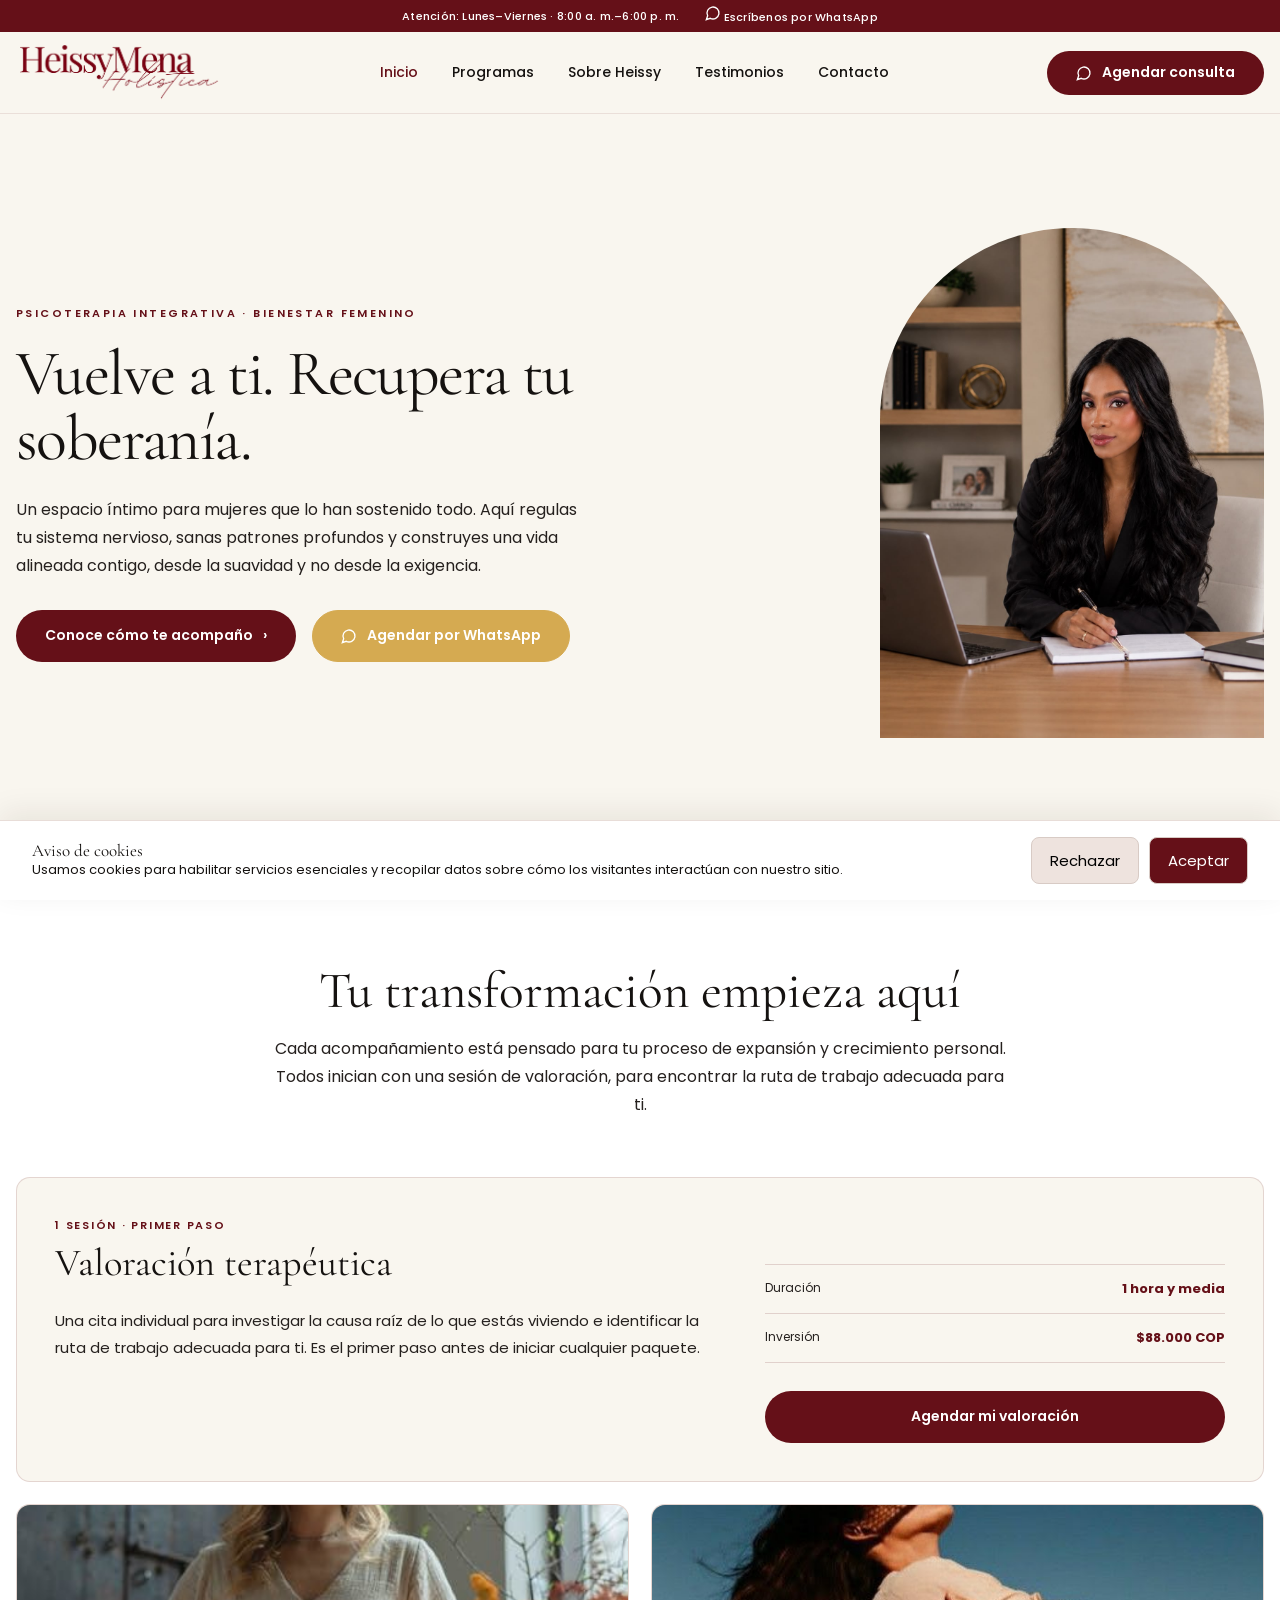
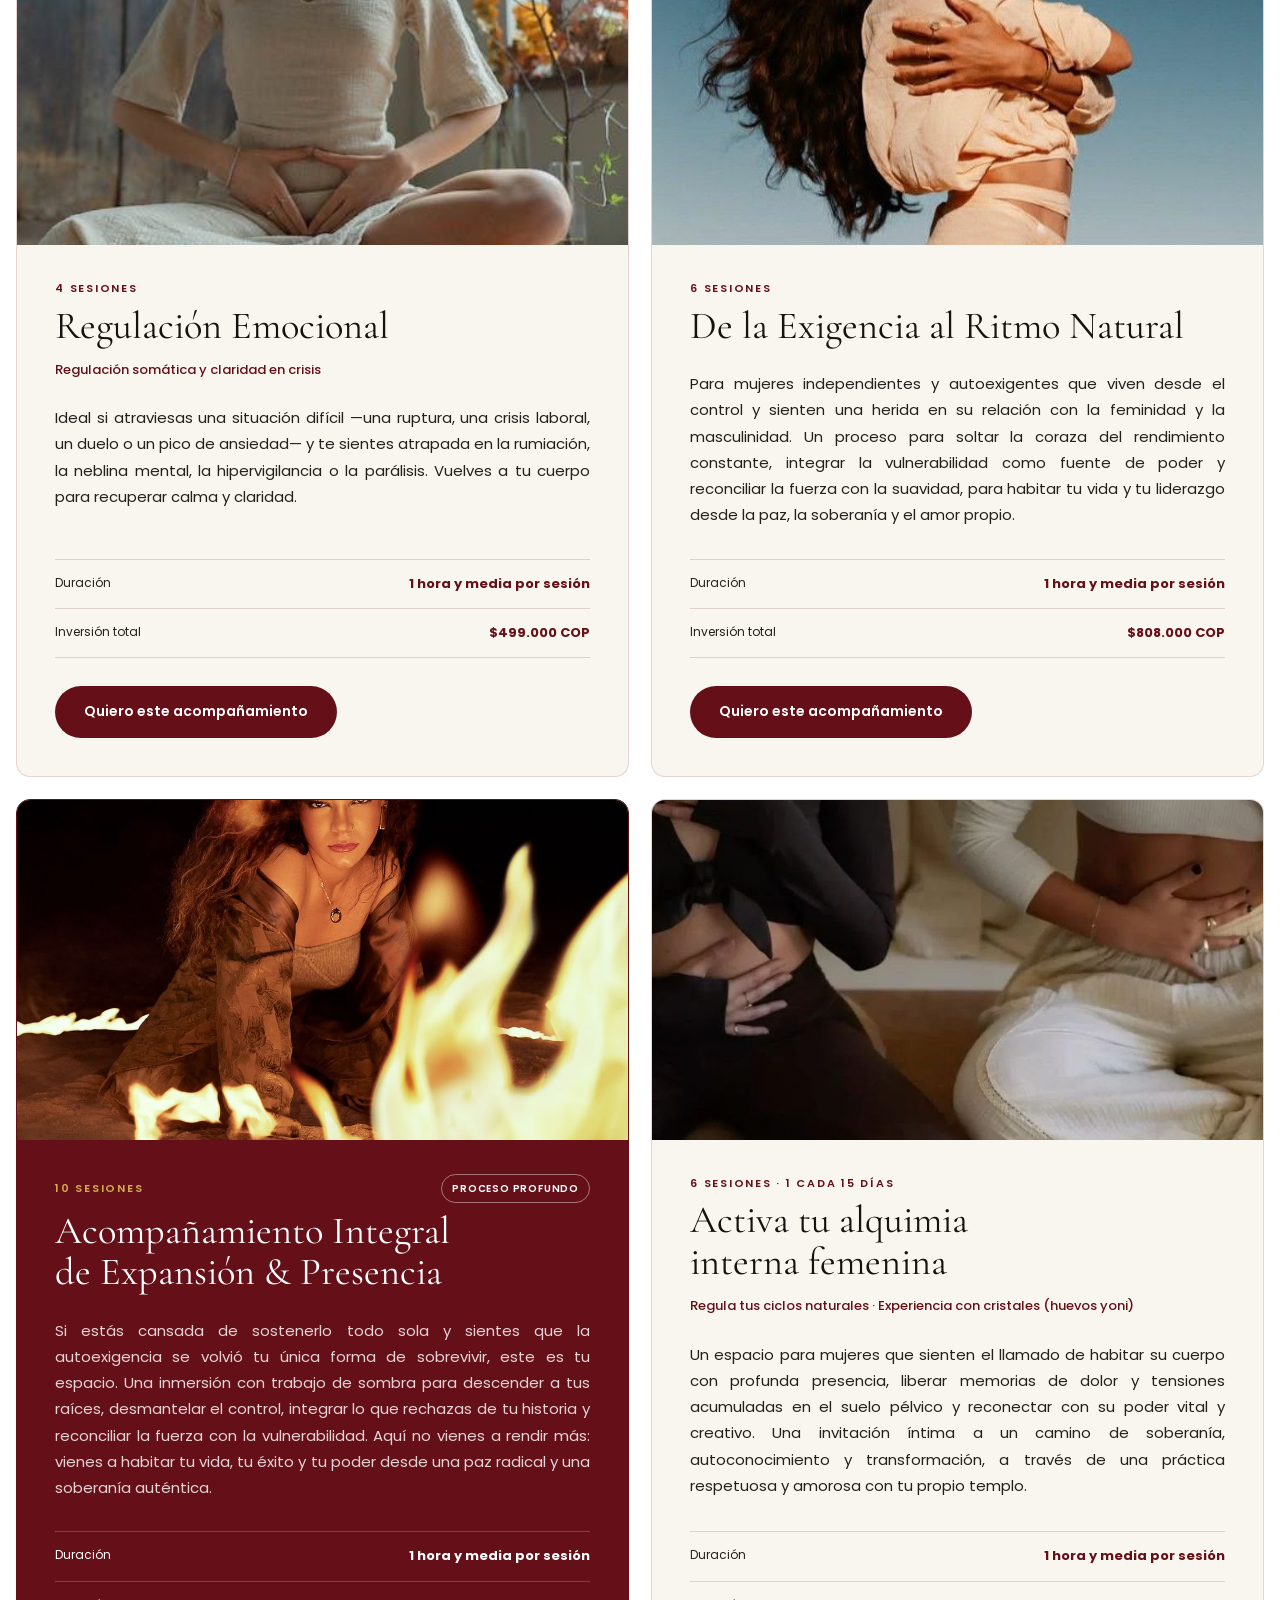
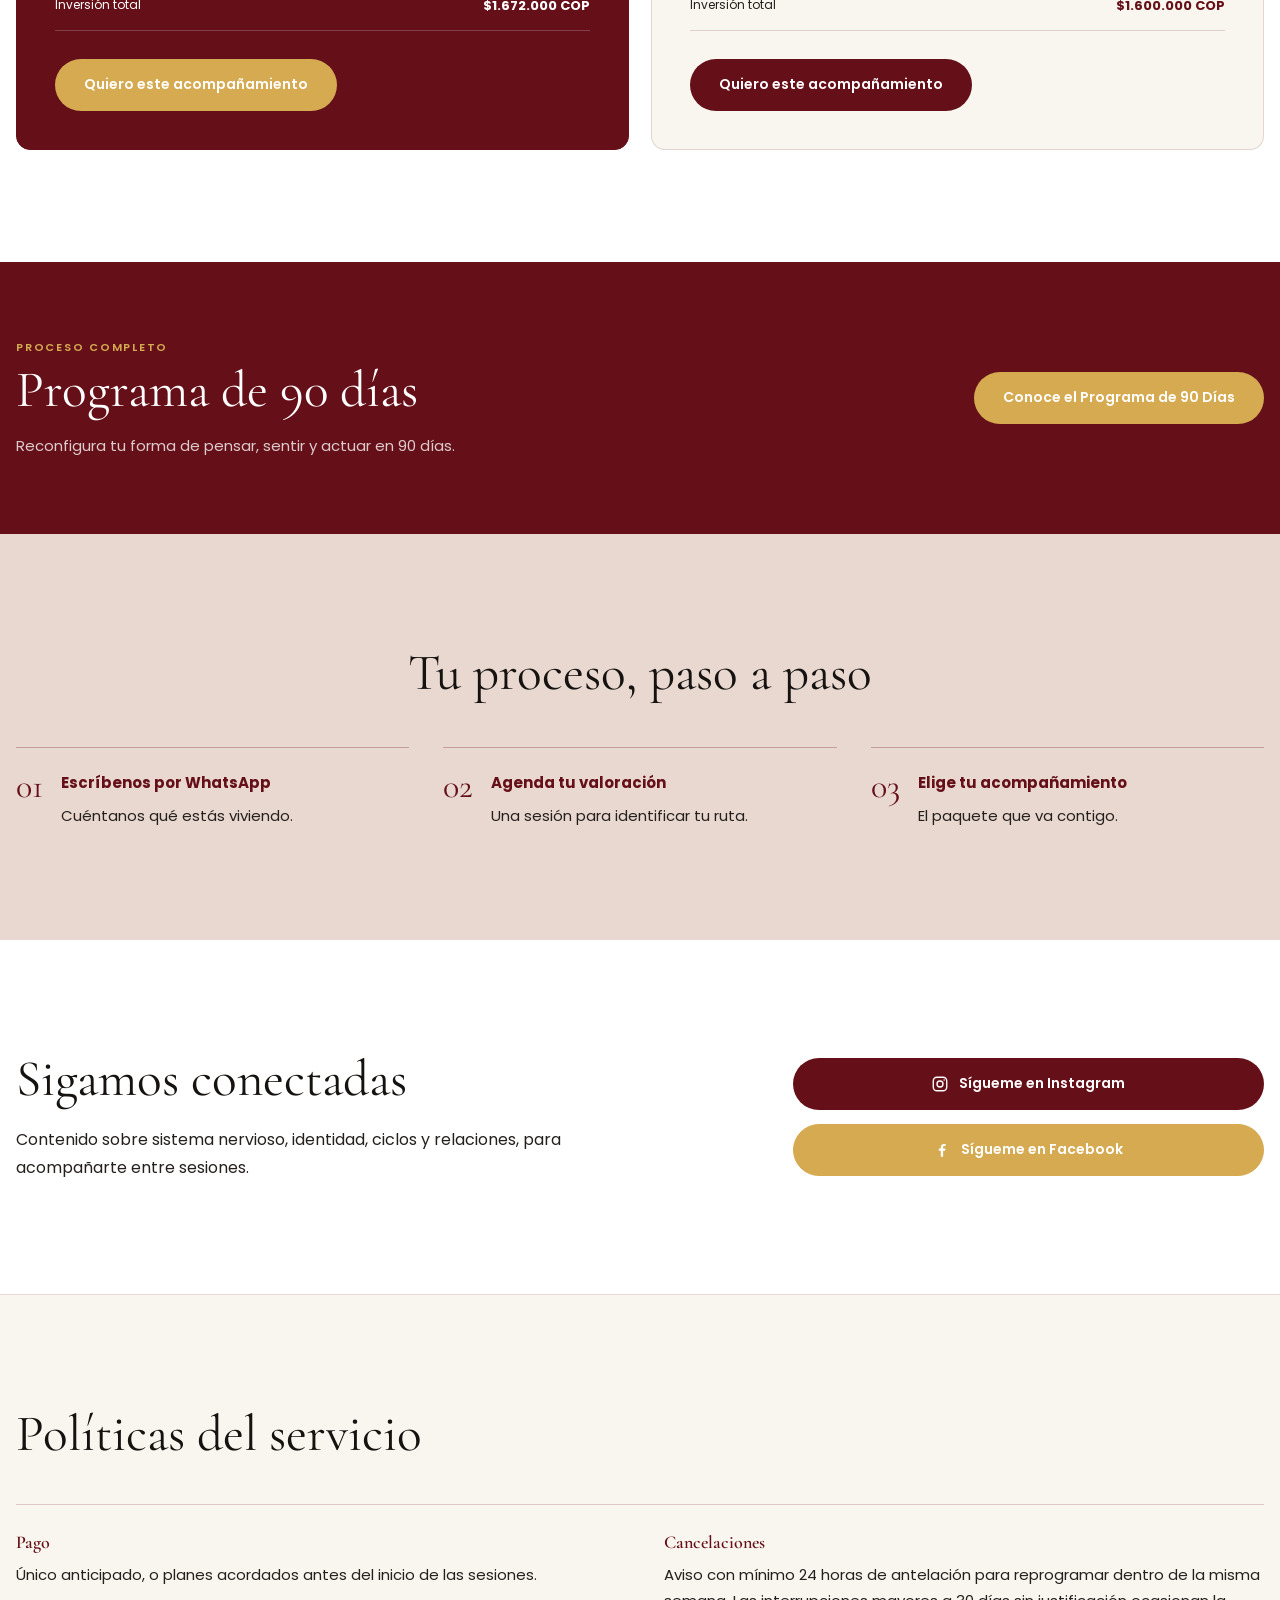
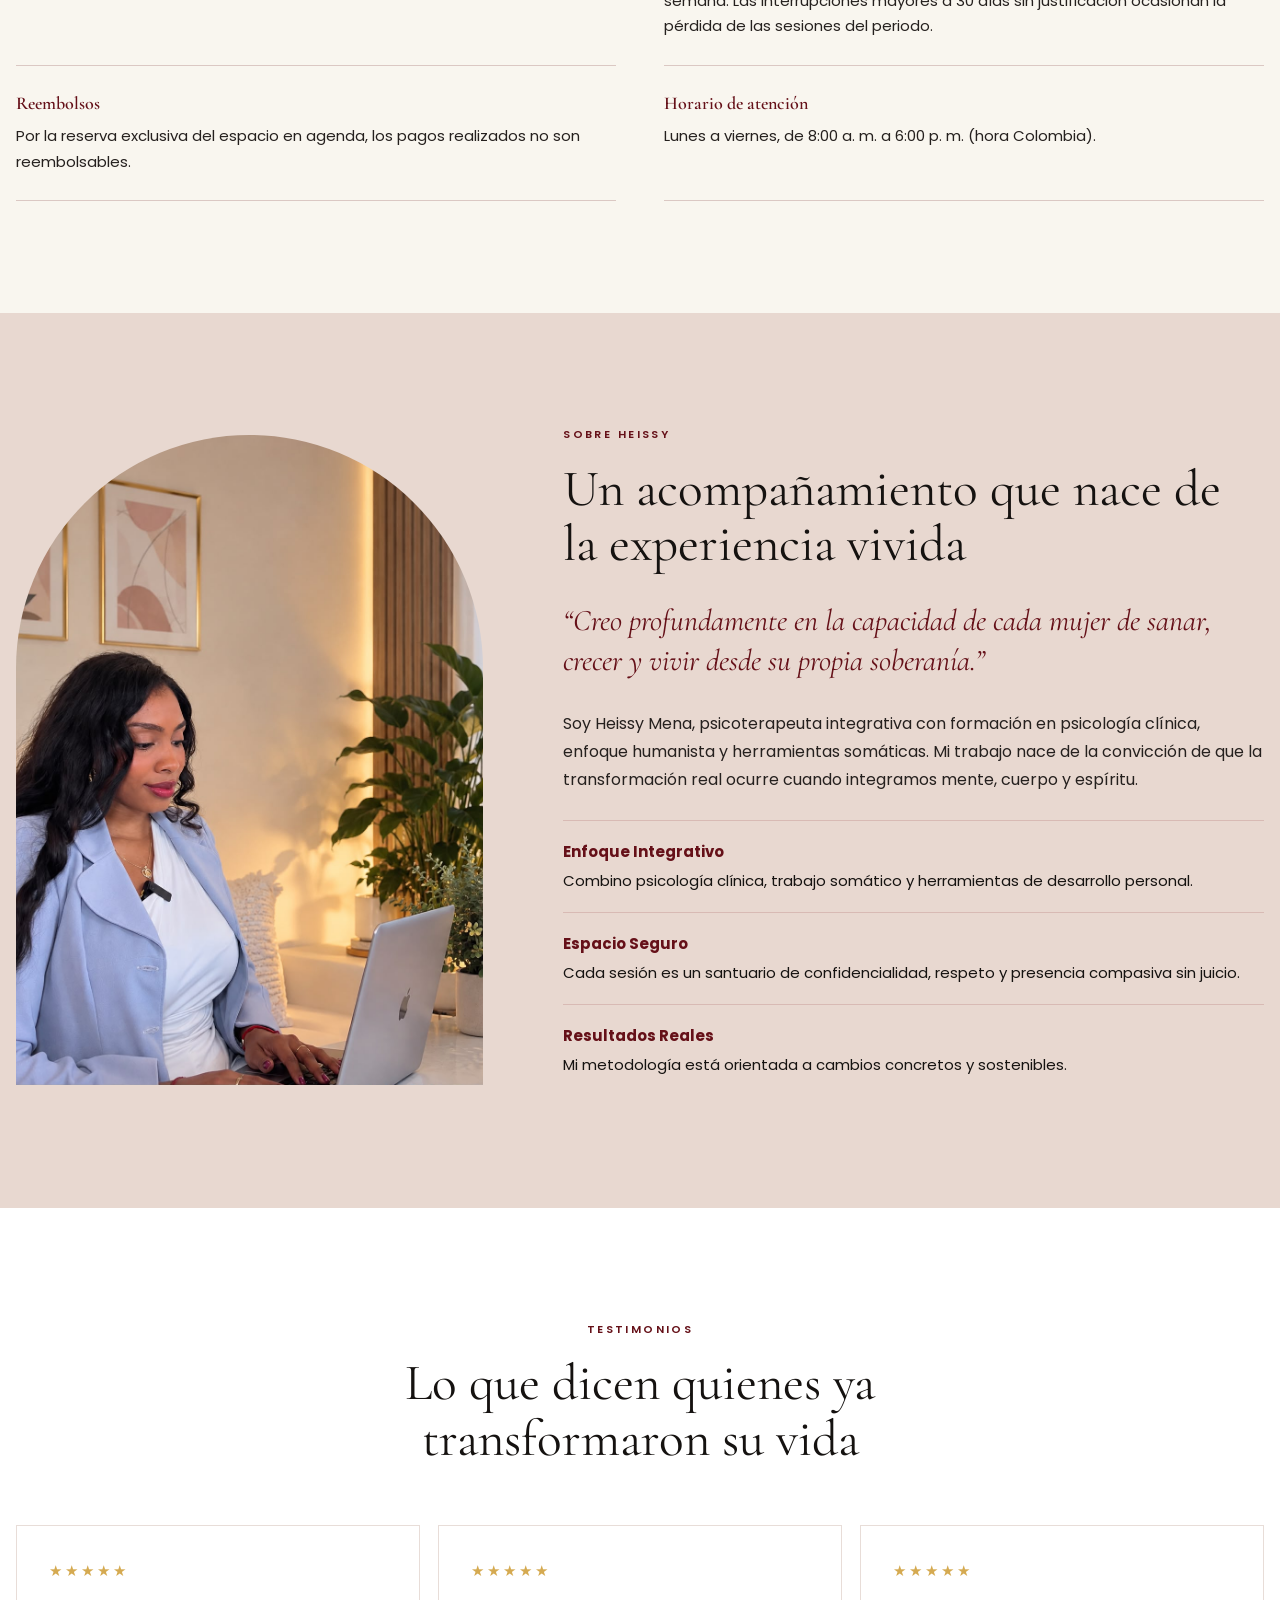
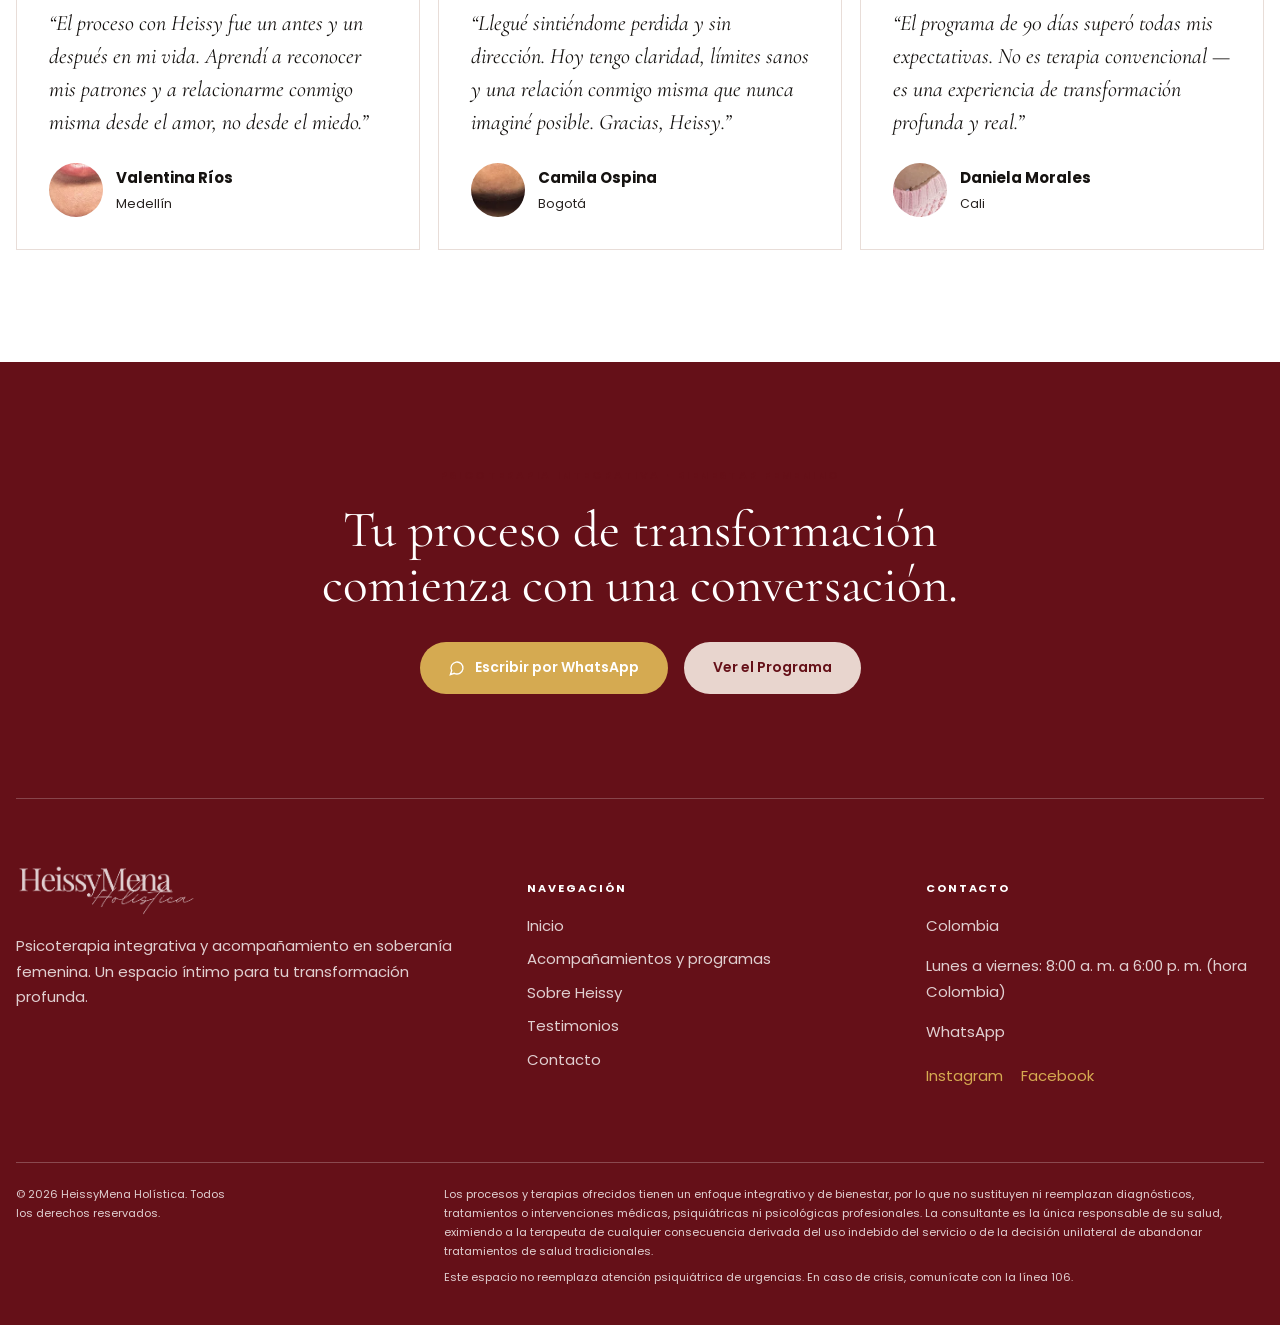
==== commit 678ad8b6: "add text-center-justify class for improved text alignment in service descriptions" ====
--- a/index.html
+++ b/index.html
@@ -91,12 +91,12 @@
               <h3>Regulación Emocional</h3>
               <p class="service-subtitle">Regulación somática y claridad en crisis</p>
             </div>
-            <p class="service-description">Ideal si atraviesas una situación difícil —una ruptura, una crisis laboral, un duelo o un pico de ansiedad— y te sientes atrapada en la rumiación, la neblina mental, la hipervigilancia o la parálisis. Vuelves a tu cuerpo para recuperar calma y claridad.</p>
+            <p class="service-description text-center-justify">Ideal si atraviesas una situación difícil —una ruptura, una crisis laboral, un duelo o un pico de ansiedad— y te sientes atrapada en la rumiación, la neblina mental, la hipervigilancia o la parálisis. Vuelves a tu cuerpo para recuperar calma y claridad.</p>
             <div class="service-details">
               <div><span>Duración</span><strong>1 hora y media por sesión</strong></div>
               <div><span>Inversión total</span><strong>$499.000 COP</strong></div>
             </div>
-            <a class="btn btn-primary" href="https://wa.me/573019767182?text=Hola%2C%20me%20interesa%20el%20paquete%20Retorno%20al%20cuerpo%20(4%20sesiones)">Quiero este acompañamiento</a>
+            <a class="btn btn-primary" href="https://wa.me/573019767182?text=Hola%2C%20me%20interesa%20el%20paquete%20Regulacion%20emocional%20(4%20sesiones)">Quiero este acompañamiento</a>
           </article>
 
           <article class="service-card reveal">
@@ -107,7 +107,7 @@
               <p class="service-label">6 sesiones</p>
               <h3>De la Exigencia al Ritmo Natural</h3>
             </div>
-            <p class="service-description">Para mujeres independientes y autoexigentes que viven desde el control y sienten una herida en su relación con la feminidad y la masculinidad. Un proceso para soltar la coraza del rendimiento constante, integrar la vulnerabilidad como fuente de poder y reconciliar la fuerza con la suavidad, para habitar tu vida y tu liderazgo desde la paz, la soberanía y el amor propio.</p>
+            <p class="service-description text-center-justify">Para mujeres independientes y autoexigentes que viven desde el control y sienten una herida en su relación con la feminidad y la masculinidad. Un proceso para soltar la coraza del rendimiento constante, integrar la vulnerabilidad como fuente de poder y reconciliar la fuerza con la suavidad, para habitar tu vida y tu liderazgo desde la paz, la soberanía y el amor propio.</p>
             <div class="service-details">
               <div><span>Duración</span><strong>1 hora y media por sesión</strong></div>
               <div><span>Inversión total</span><strong>$808.000 COP</strong></div>
@@ -126,7 +126,7 @@
               </div>
               <h3>Acompañamiento Integral de Expansión &amp; Presencia</h3>
             </div>
-            <p class="service-description">Si estás cansada de sostenerlo todo sola y sientes que la autoexigencia se volvió tu única forma de sobrevivir, este es tu espacio. Una inmersión con trabajo de sombra para descender a tus raíces, desmantelar el control, integrar lo que rechazas de tu historia y reconciliar la fuerza con la vulnerabilidad. Aquí no vienes a rendir más: vienes a habitar tu vida, tu éxito y tu poder desde una paz radical y una soberanía auténtica.</p>
+            <p class="service-description text-center-justify">Si estás cansada de sostenerlo todo sola y sientes que la autoexigencia se volvió tu única forma de sobrevivir, este es tu espacio. Una inmersión con trabajo de sombra para descender a tus raíces, desmantelar el control, integrar lo que rechazas de tu historia y reconciliar la fuerza con la vulnerabilidad. Aquí no vienes a rendir más: vienes a habitar tu vida, tu éxito y tu poder desde una paz radical y una soberanía auténtica.</p>
             <div class="service-details">
               <div><span>Duración</span><strong>1 hora y media por sesión</strong></div>
               <div><span>Inversión total</span><strong>$1.672.000 COP</strong></div>
@@ -143,7 +143,7 @@
               <h3>Activa tu alquimia interna femenina</h3>
               <p class="service-subtitle">Regula tus ciclos naturales · Experiencia con cristales (huevos yoni)</p>
             </div>
-            <p class="service-description">Un espacio para mujeres que sienten el llamado de habitar su cuerpo con profunda presencia, liberar memorias de dolor y tensiones acumuladas en el suelo pélvico y reconectar con su poder vital y creativo. Una invitación íntima a un camino de soberanía, autoconocimiento y transformación, a través de una práctica respetuosa y amorosa con tu propio templo.</p>
+            <p class="service-description text-center-justify">Un espacio para mujeres que sienten el llamado de habitar su cuerpo con profunda presencia, liberar memorias de dolor y tensiones acumuladas en el suelo pélvico y reconectar con su poder vital y creativo. Una invitación íntima a un camino de soberanía, autoconocimiento y transformación, a través de una práctica respetuosa y amorosa con tu propio templo.</p>
             <div class="service-details">
               <div><span>Duración</span><strong>1 hora y media por sesión</strong></div>
               <div><span>Inversión total</span><strong>$1.600.000 COP</strong></div>
--- a/styles.css
+++ b/styles.css
@@ -1178,6 +1178,9 @@
   padding: 24px 0;
   border-bottom: 1px solid var(--line);
 }
+.text-center-justify {
+  text-align: justify;
+}
 .contact-row strong {
   display: block;
   color: var(--wine);
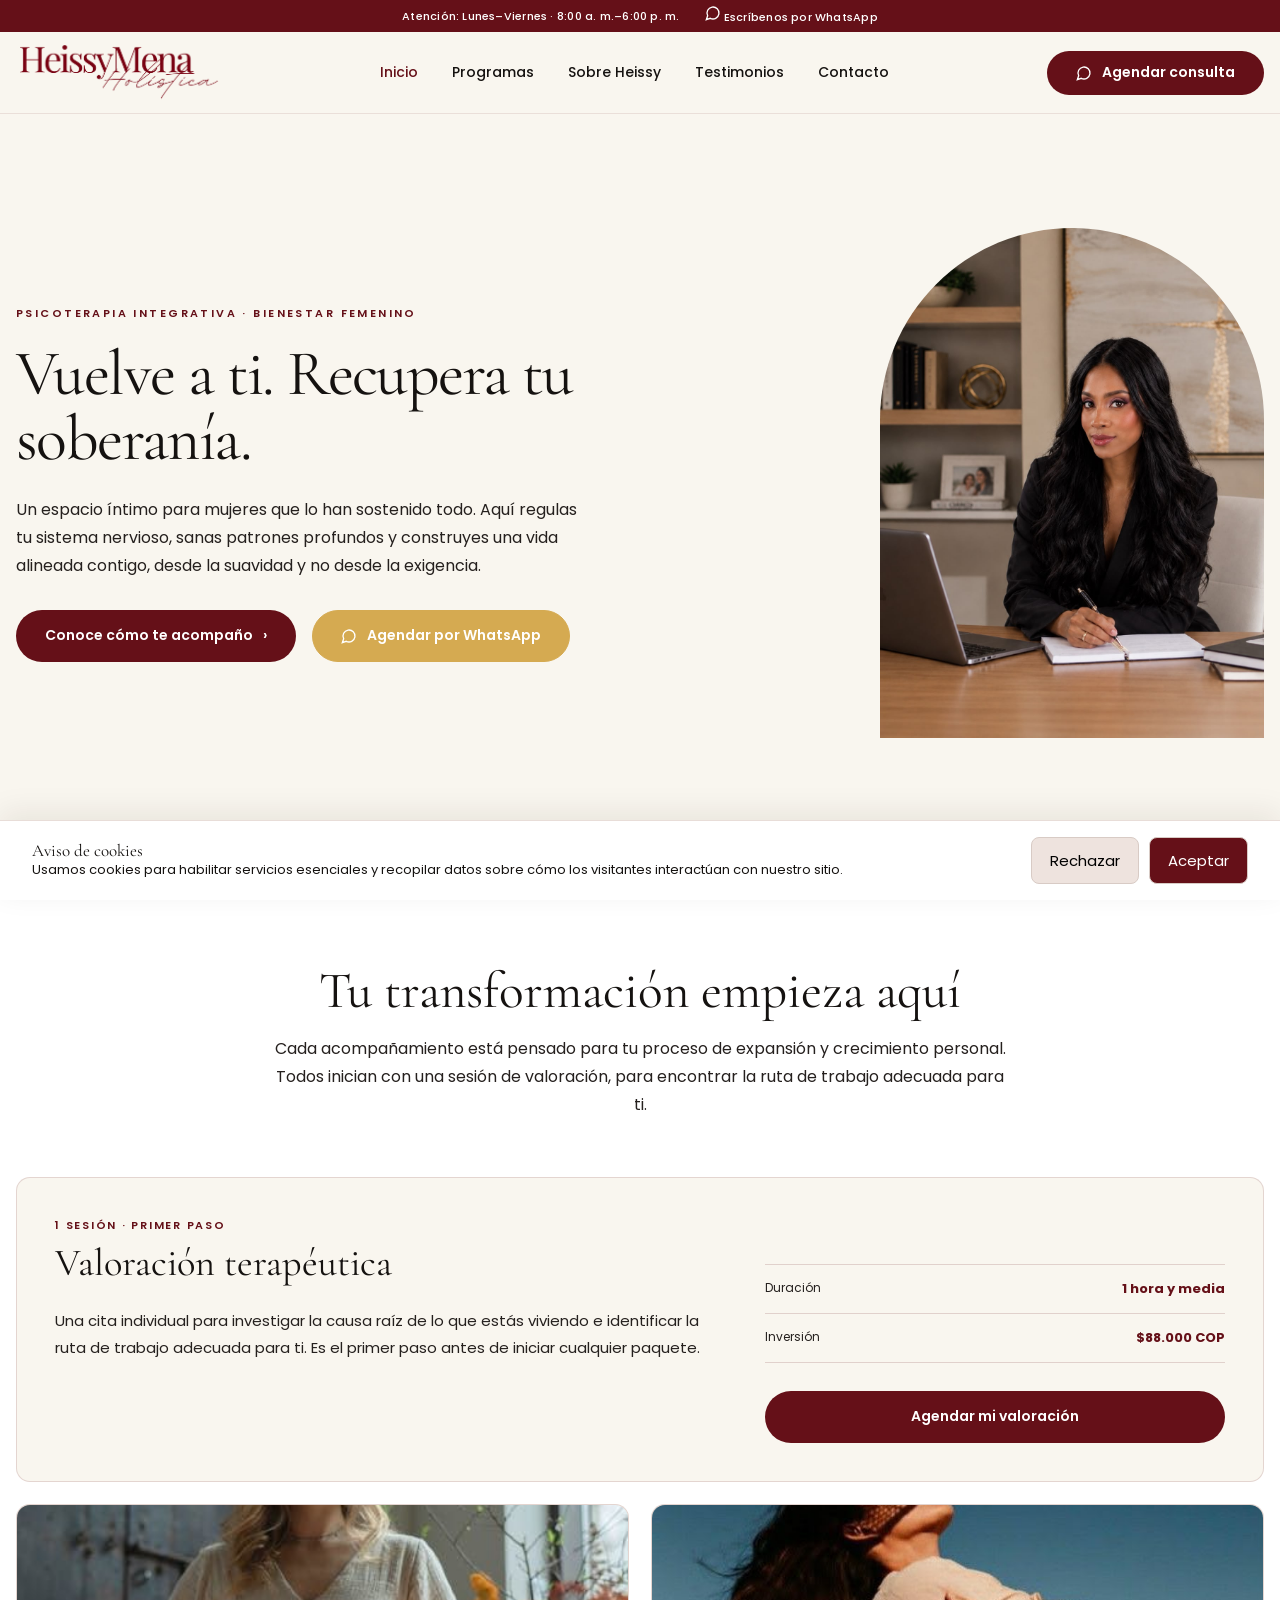
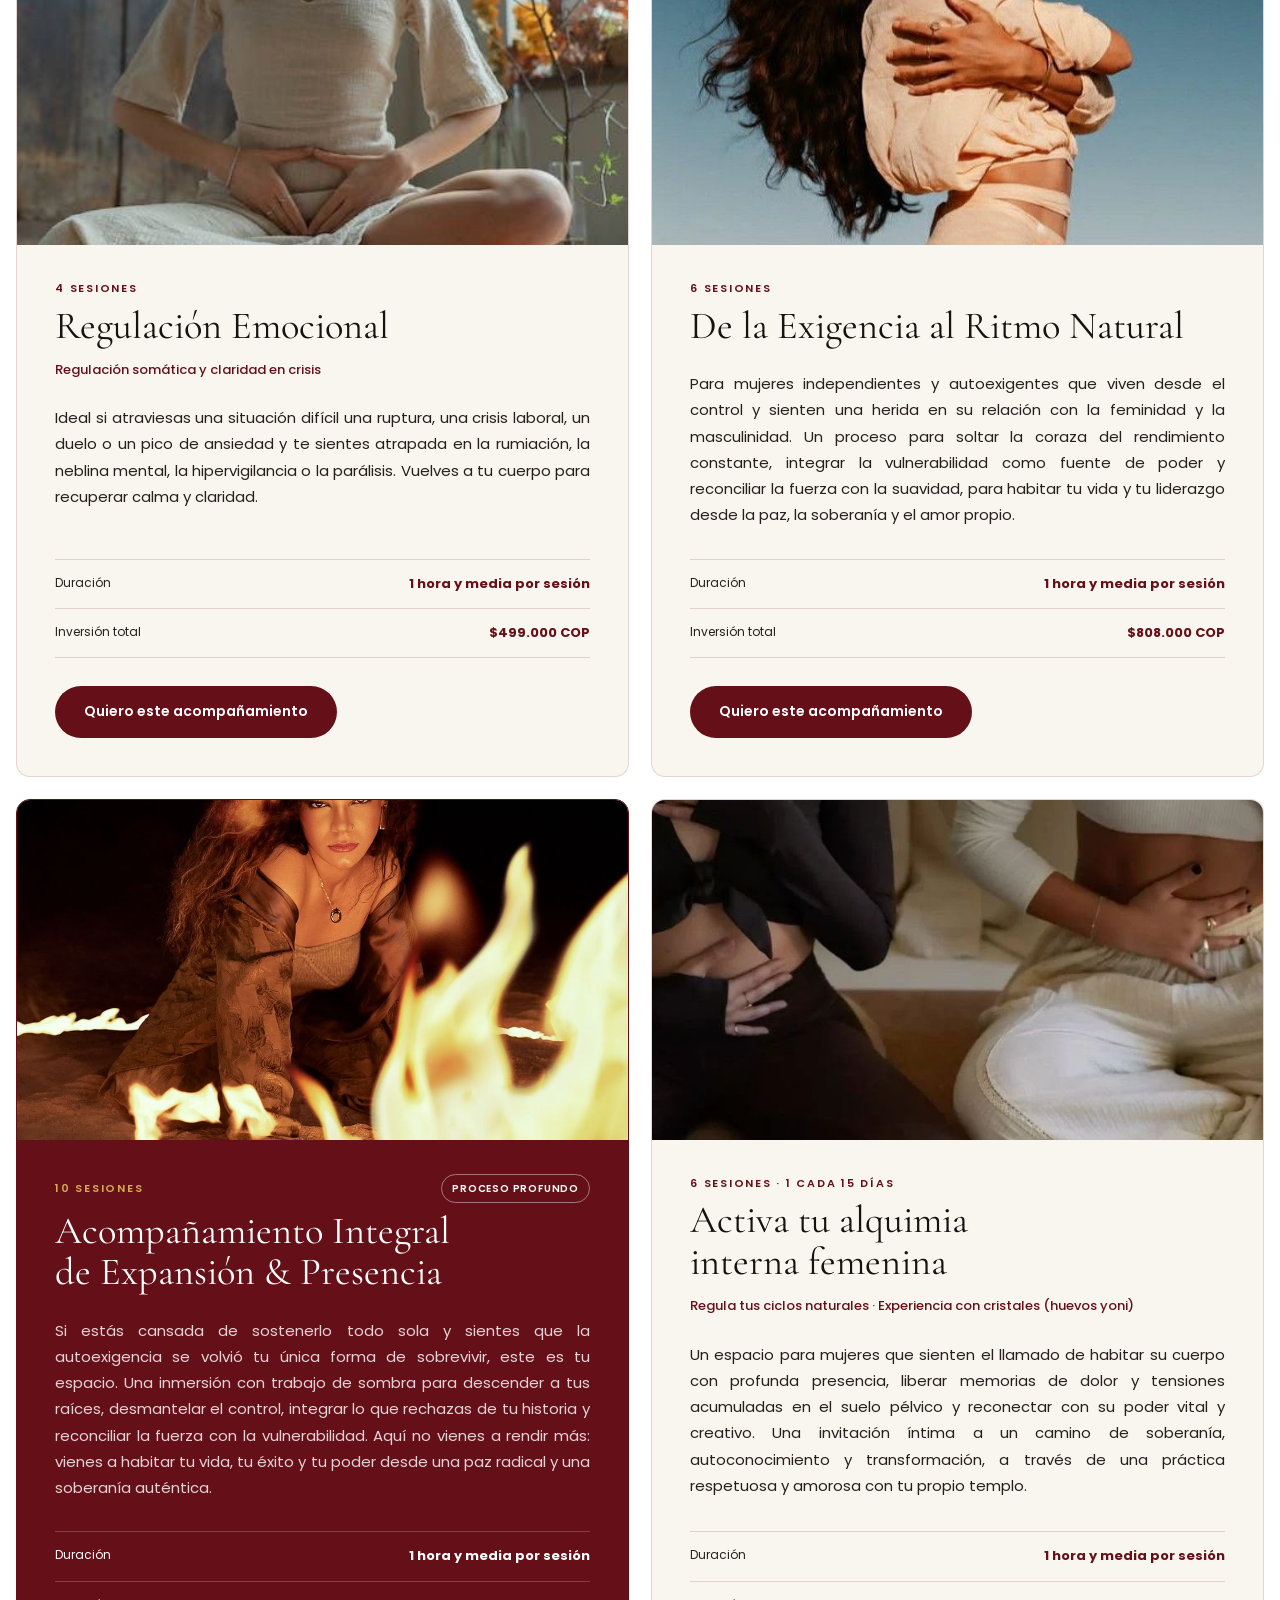
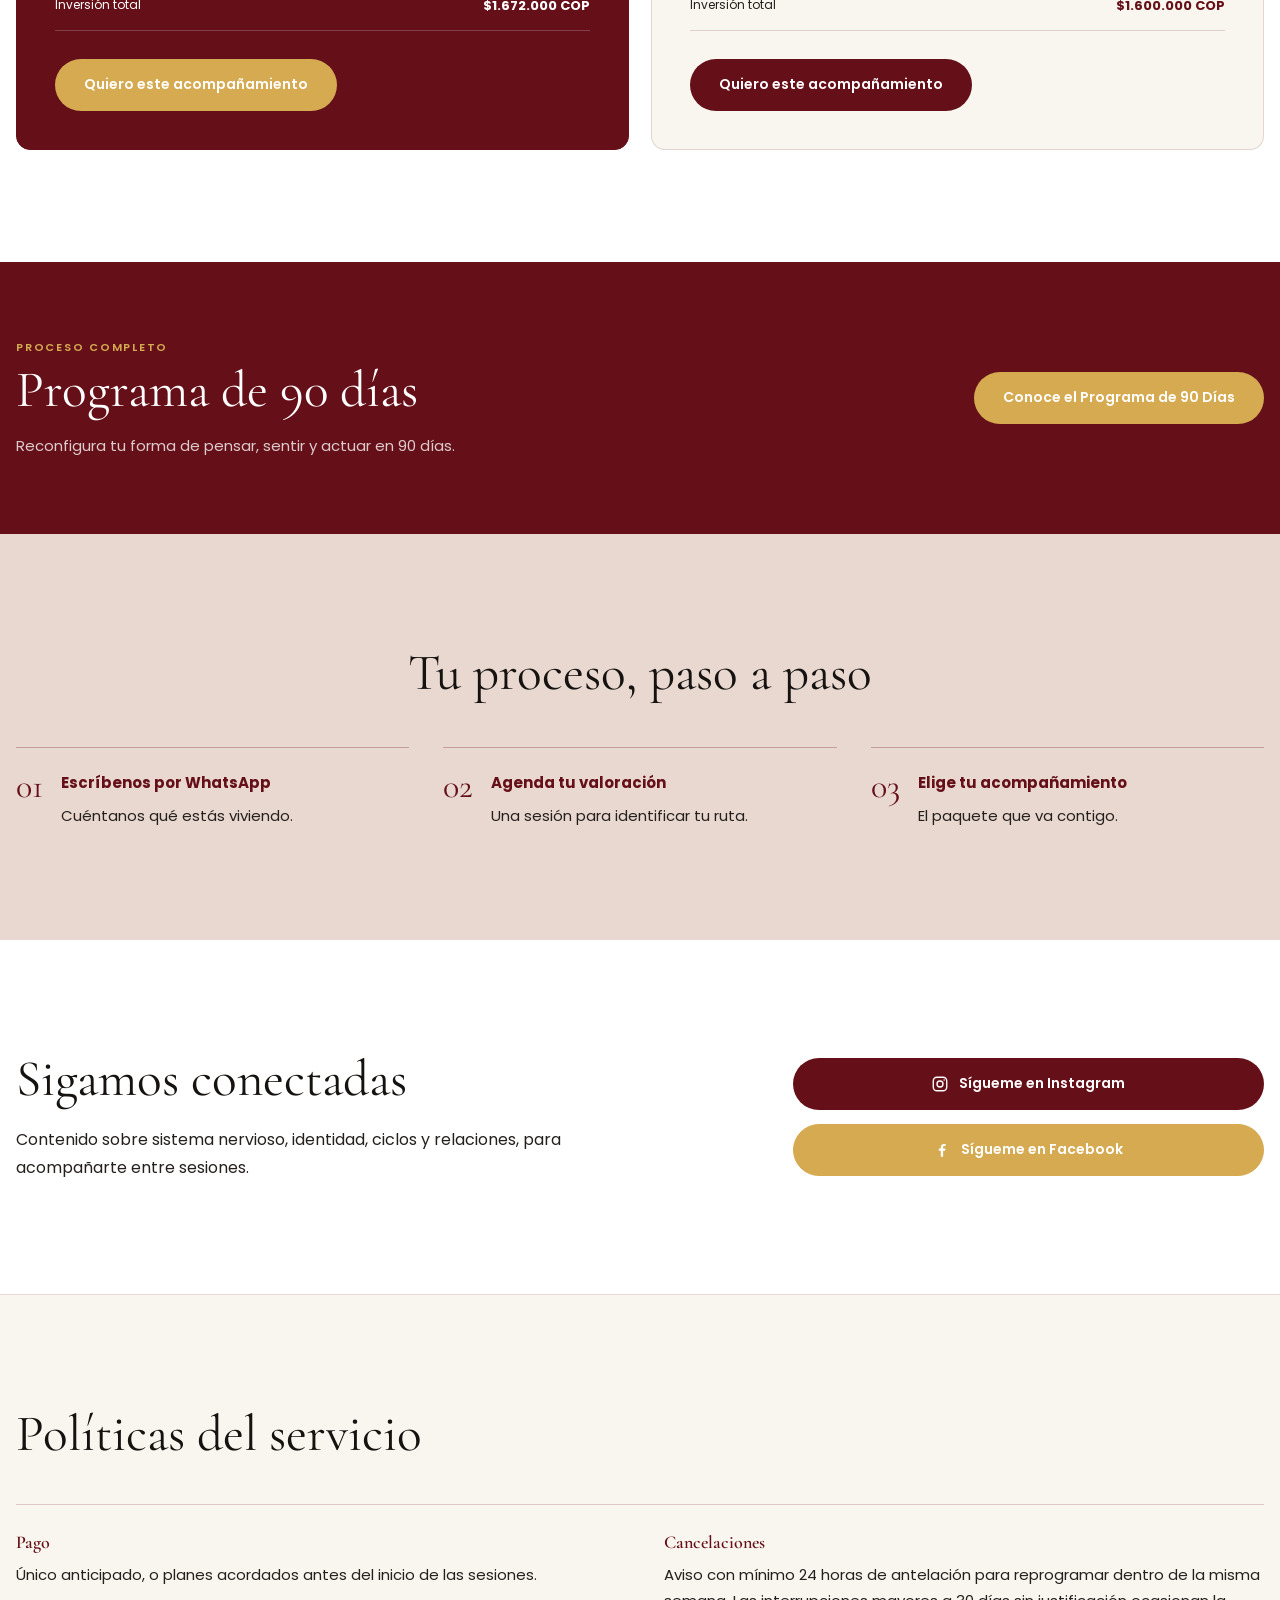
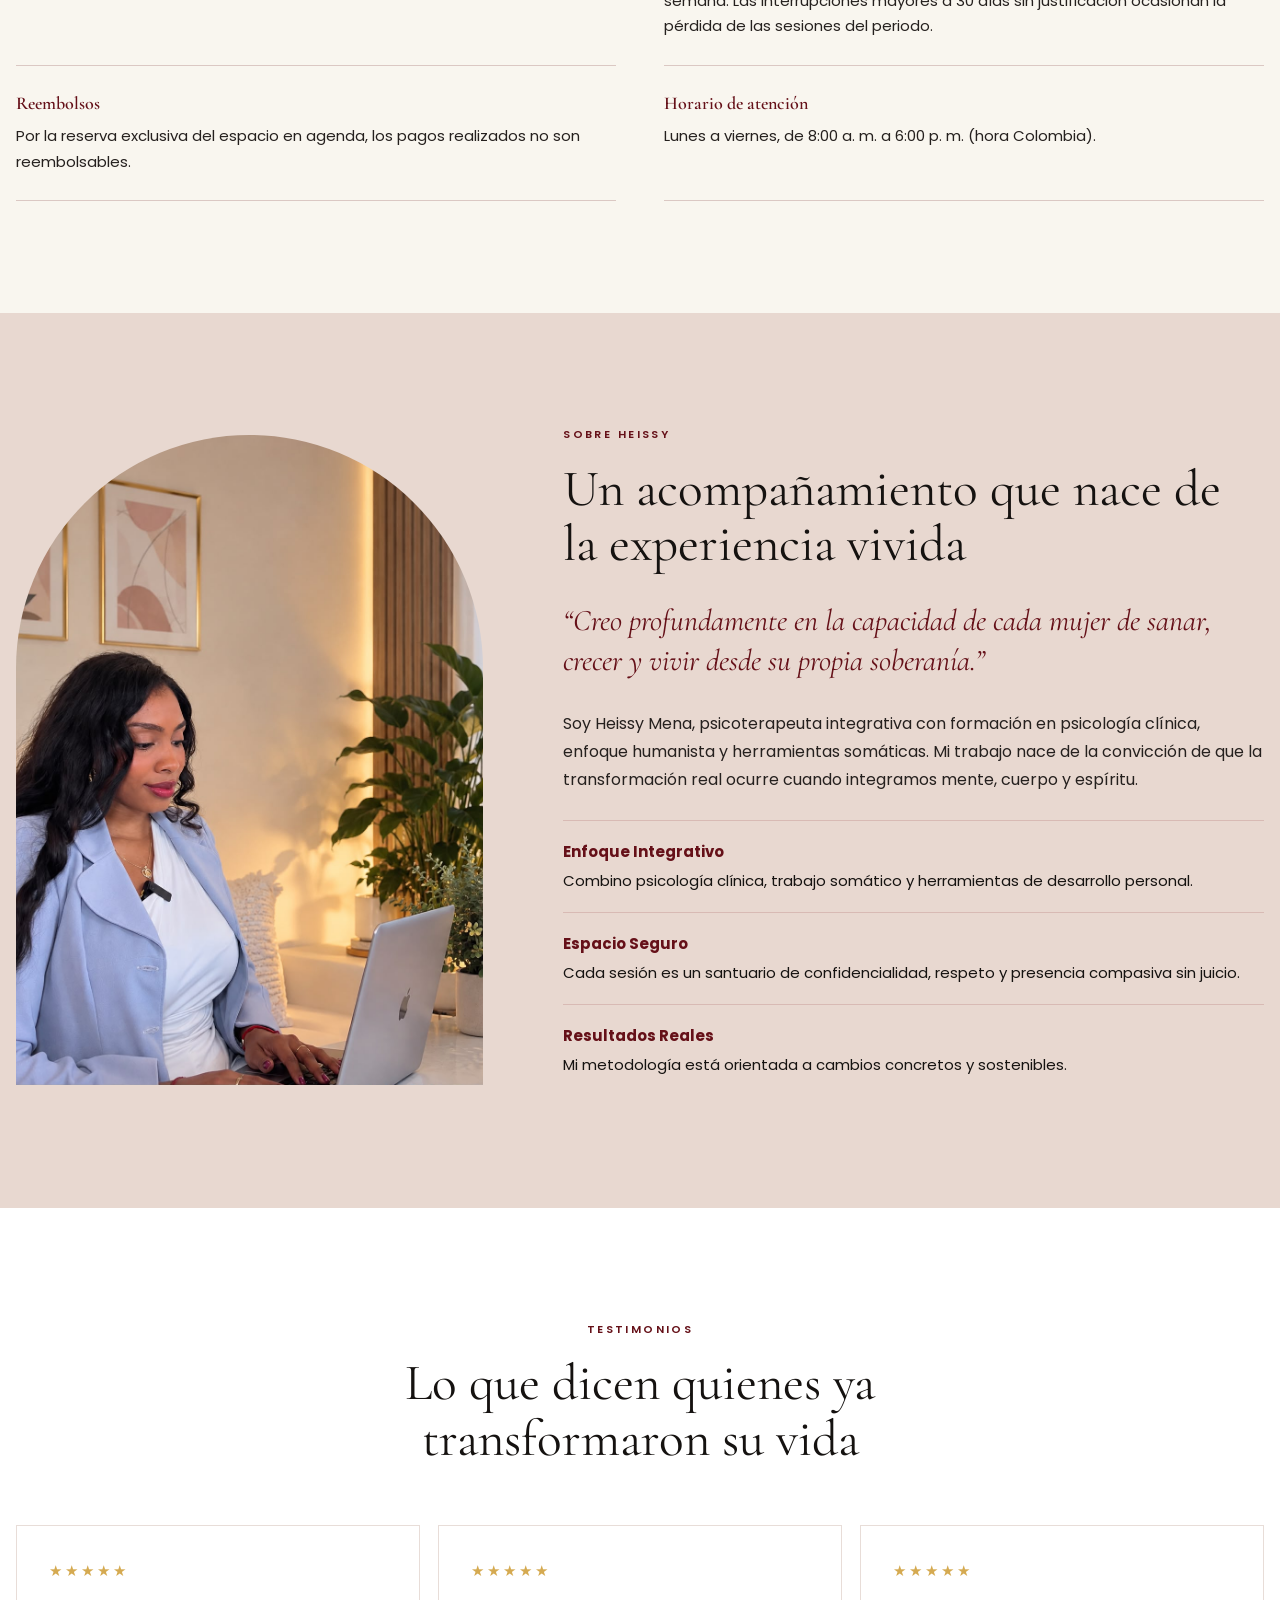
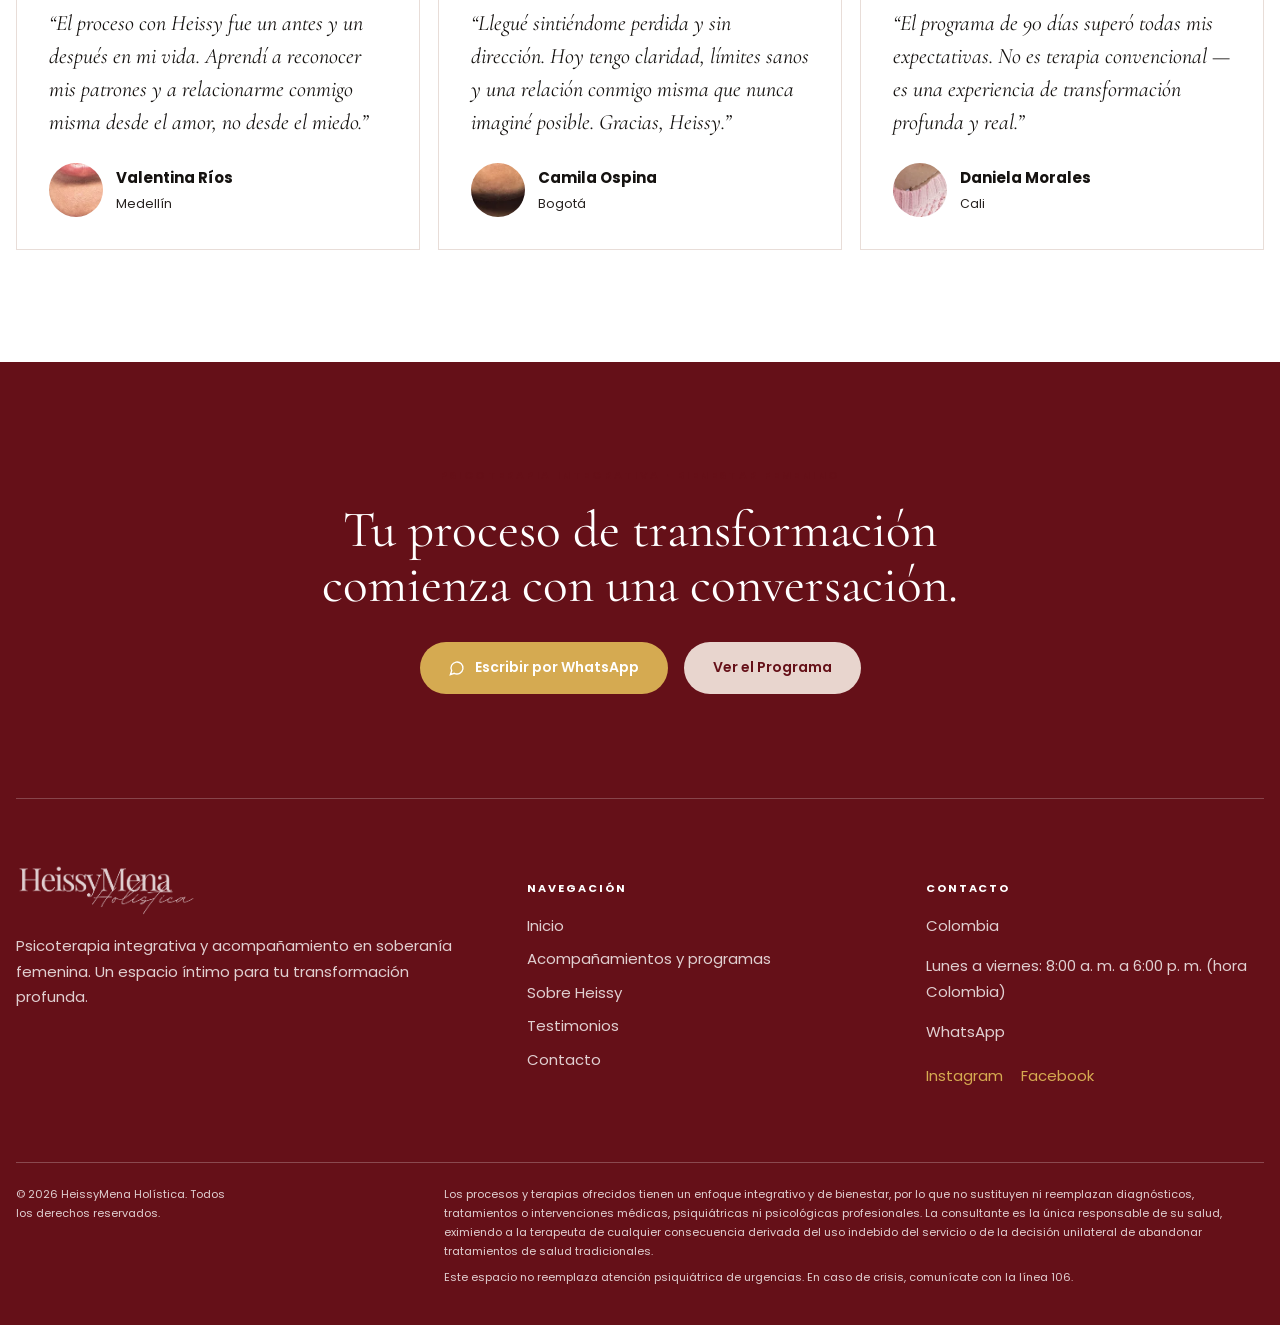
==== commit 59c6e52f: "fix: improve service description readability by removing unnecessary punctuation" ====
--- a/index.html
+++ b/index.html
@@ -91,7 +91,7 @@
               <h3>Regulación Emocional</h3>
               <p class="service-subtitle">Regulación somática y claridad en crisis</p>
             </div>
-            <p class="service-description text-center-justify">Ideal si atraviesas una situación difícil —una ruptura, una crisis laboral, un duelo o un pico de ansiedad— y te sientes atrapada en la rumiación, la neblina mental, la hipervigilancia o la parálisis. Vuelves a tu cuerpo para recuperar calma y claridad.</p>
+            <p class="service-description text-center-justify">Ideal si atraviesas una situación difícil una ruptura, una crisis laboral, un duelo o un pico de ansiedad y te sientes atrapada en la rumiación, la neblina mental, la hipervigilancia o la parálisis. Vuelves a tu cuerpo para recuperar calma y claridad.</p>
             <div class="service-details">
               <div><span>Duración</span><strong>1 hora y media por sesión</strong></div>
               <div><span>Inversión total</span><strong>$499.000 COP</strong></div>
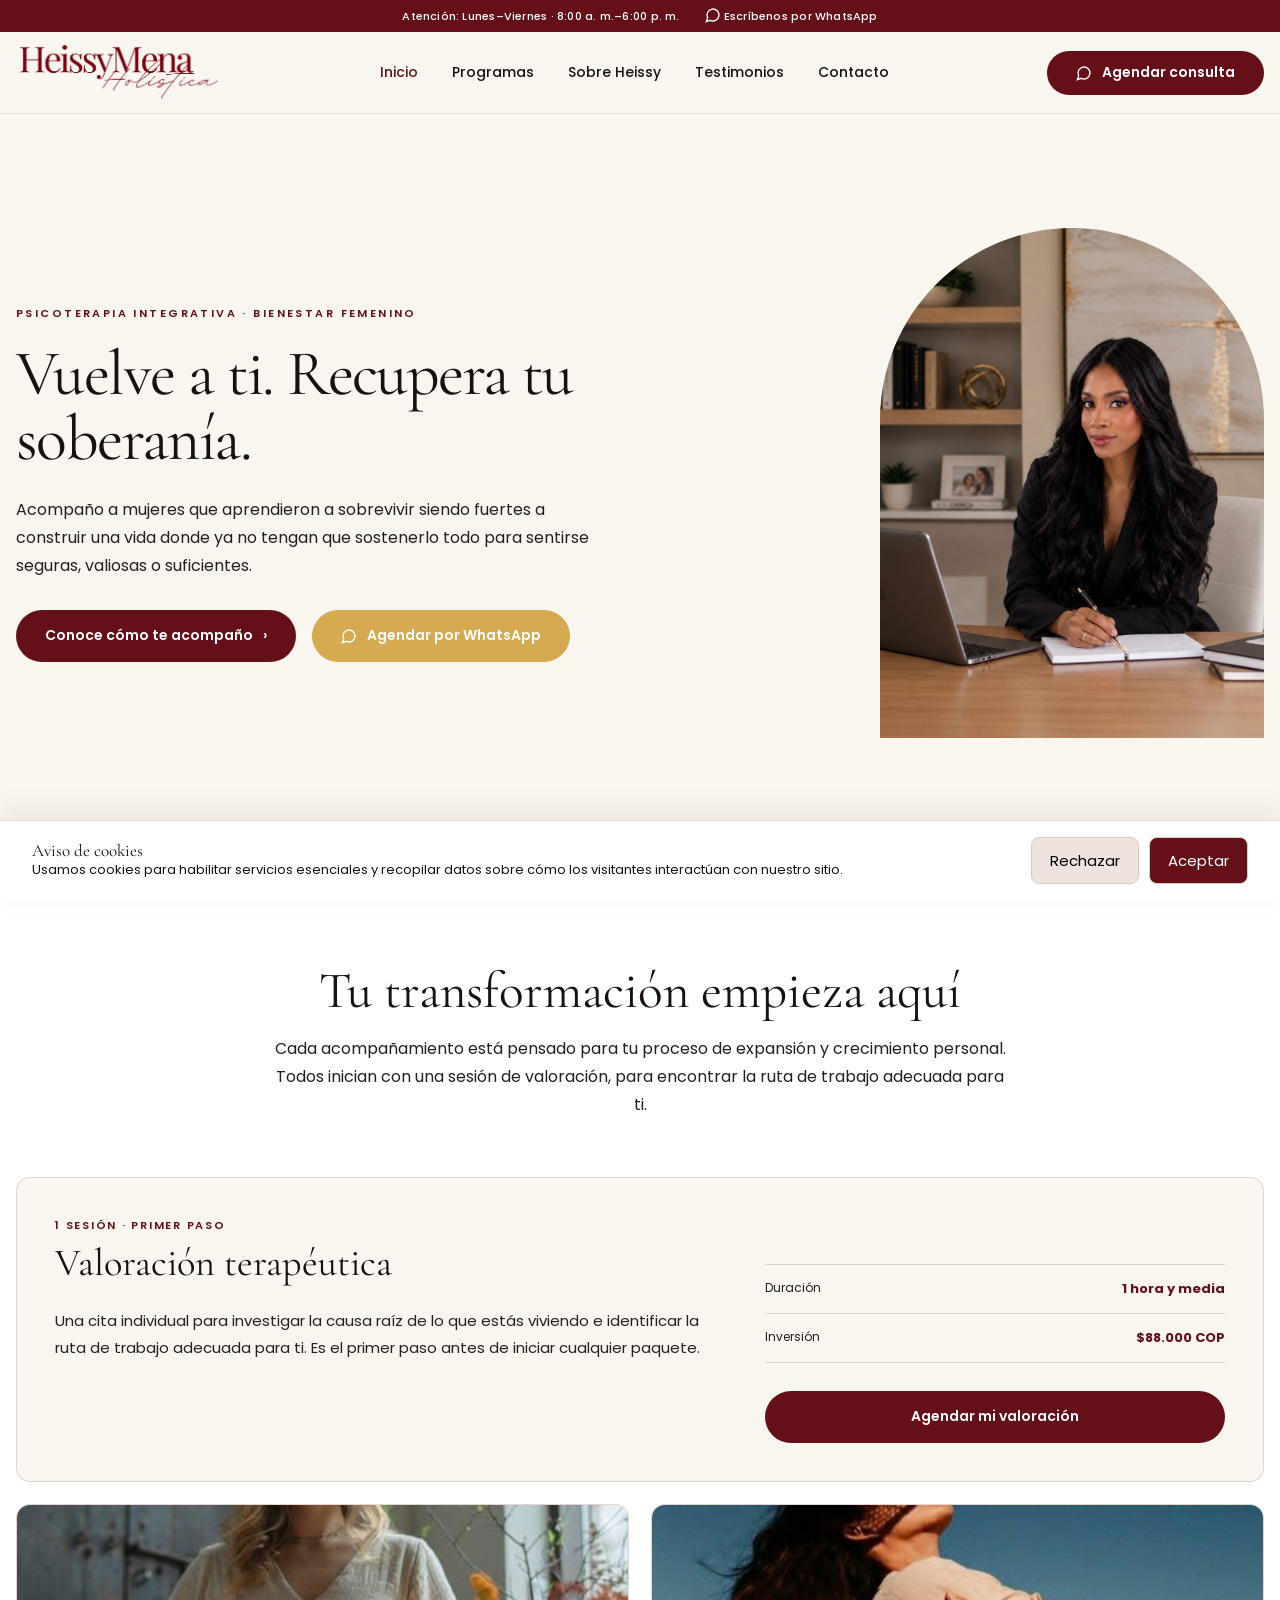
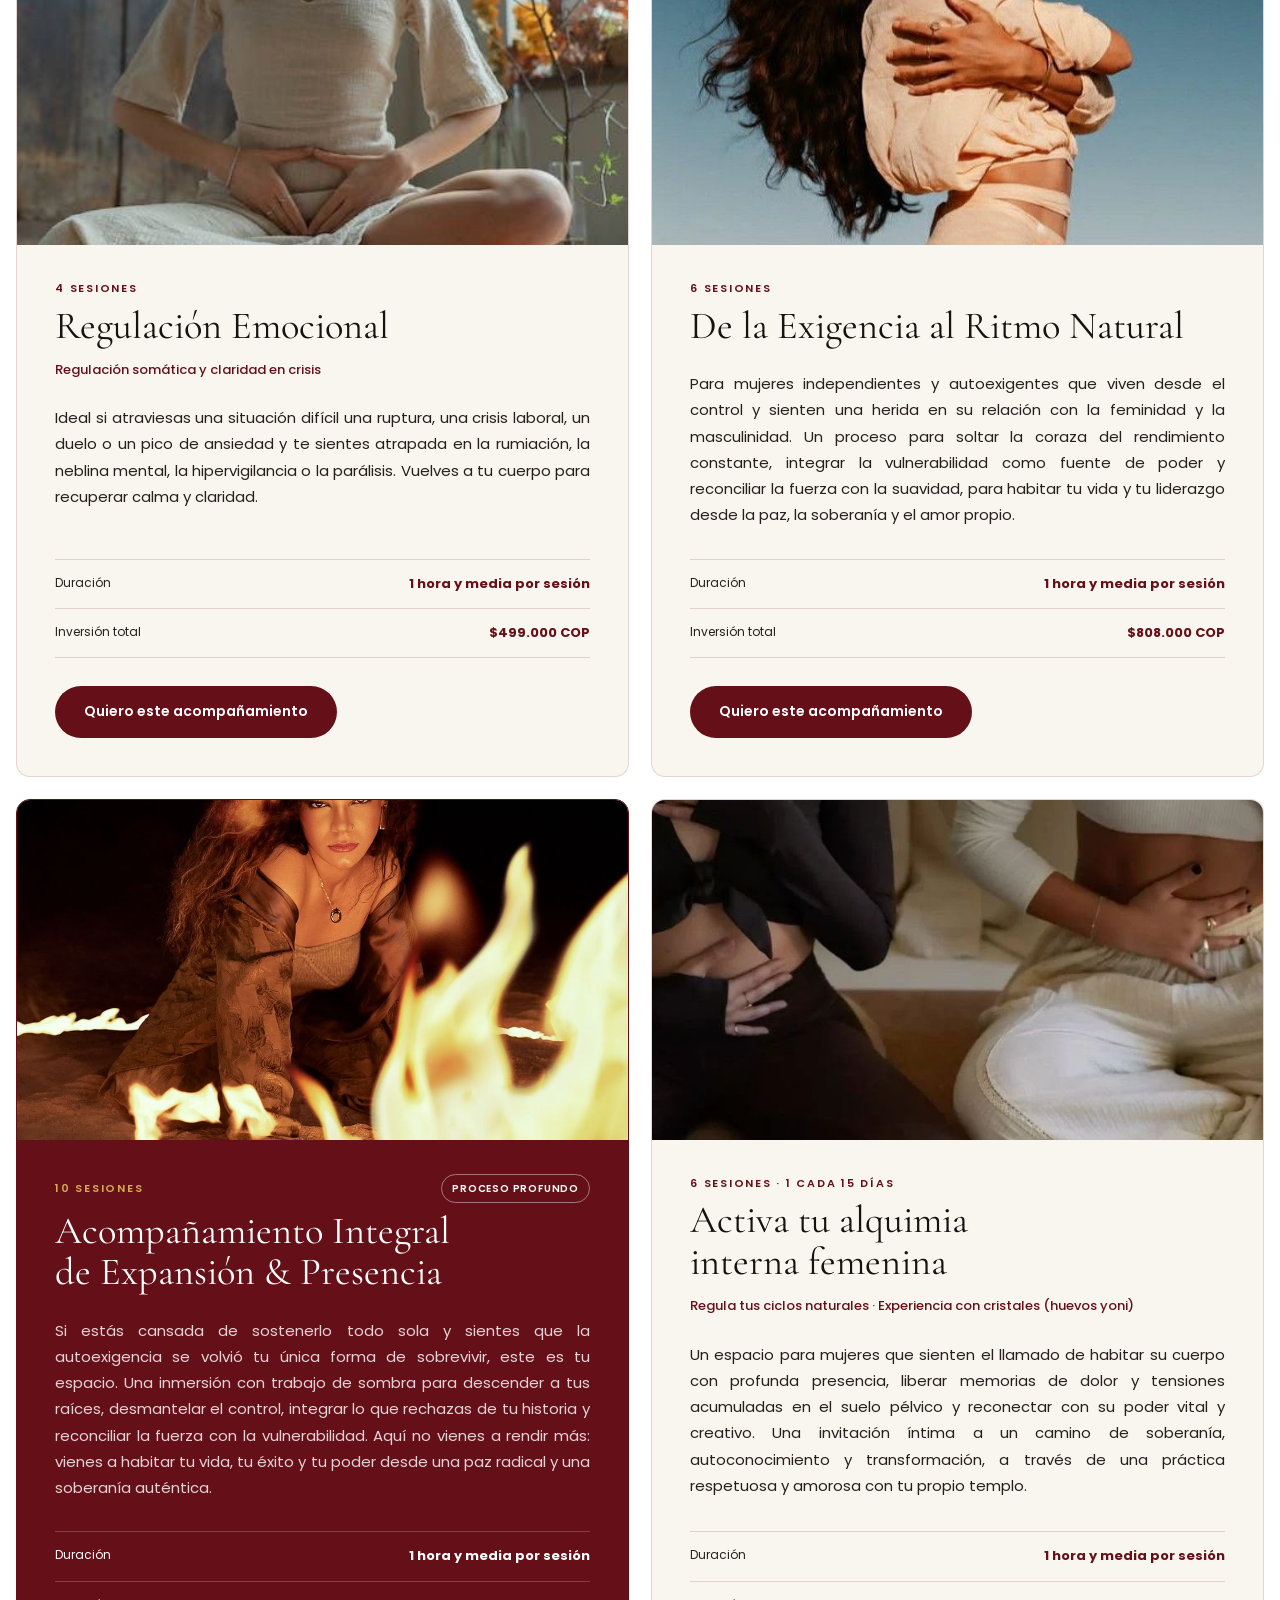
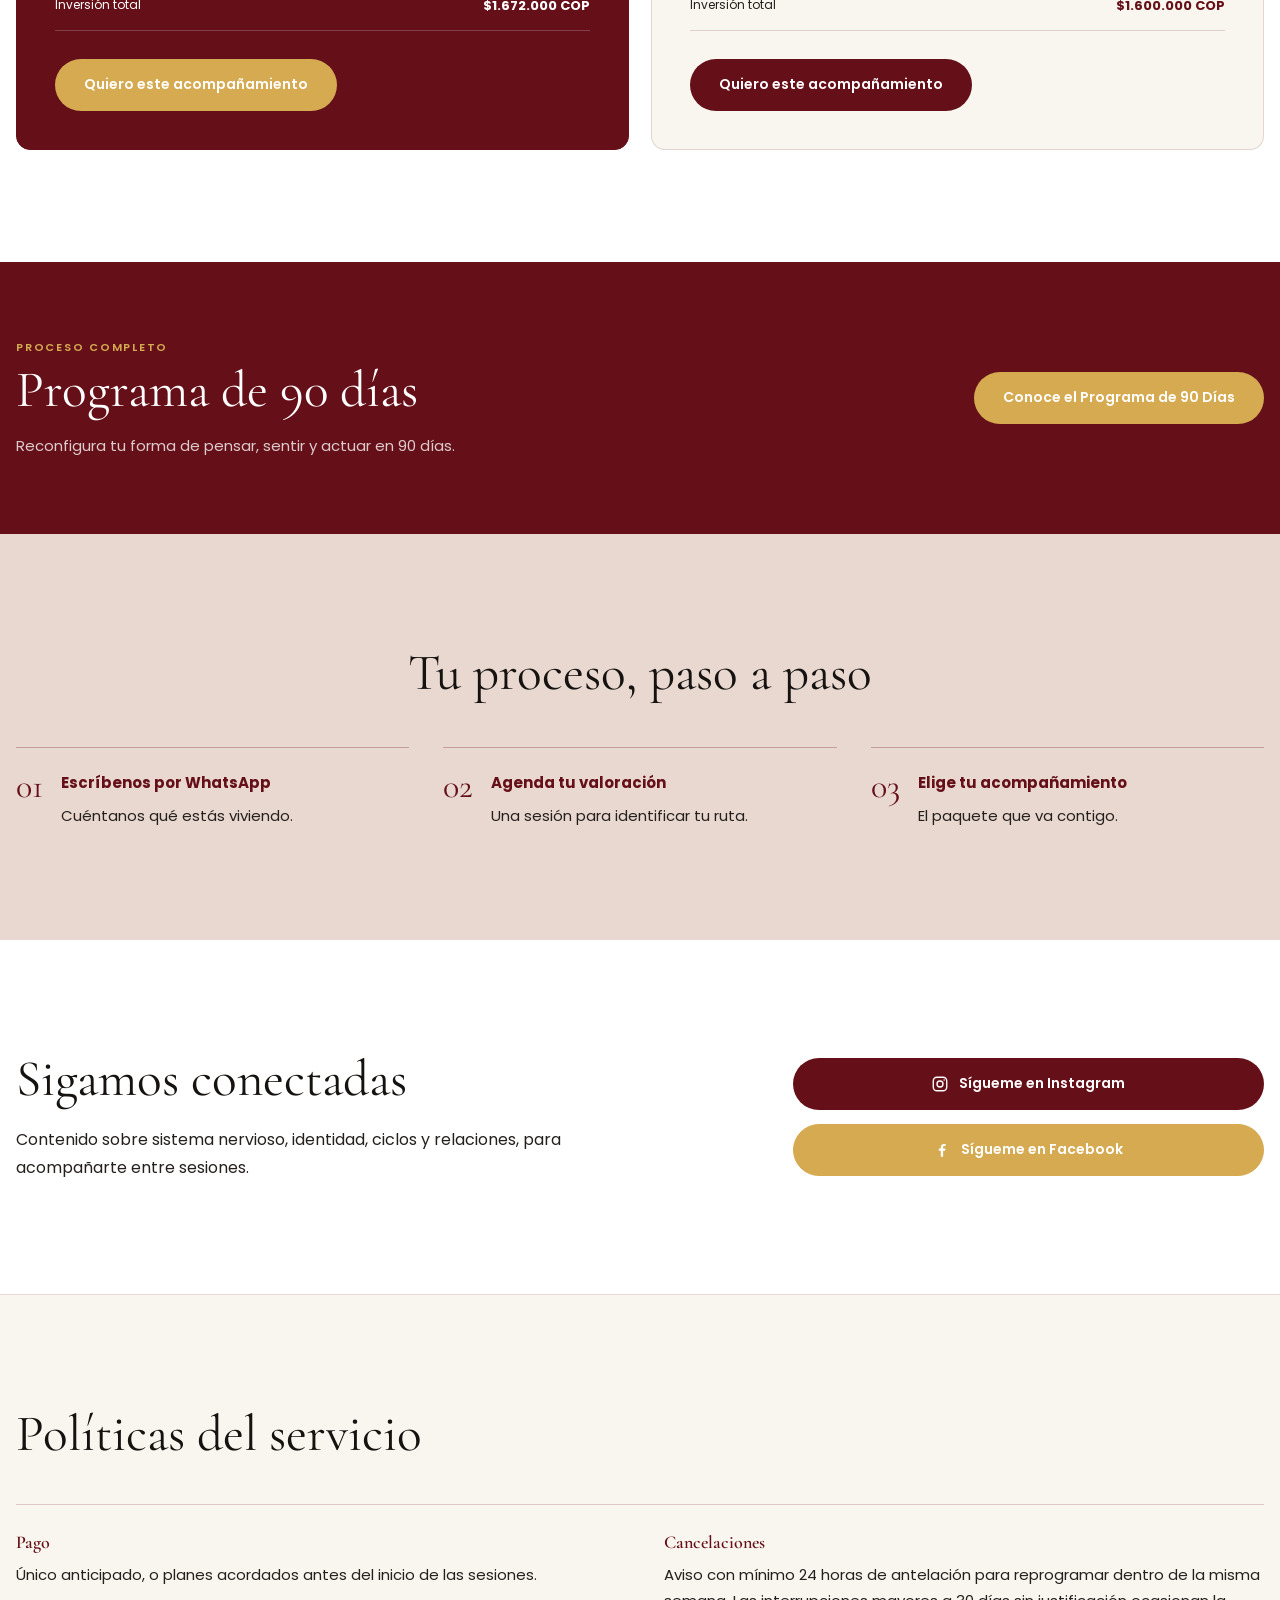
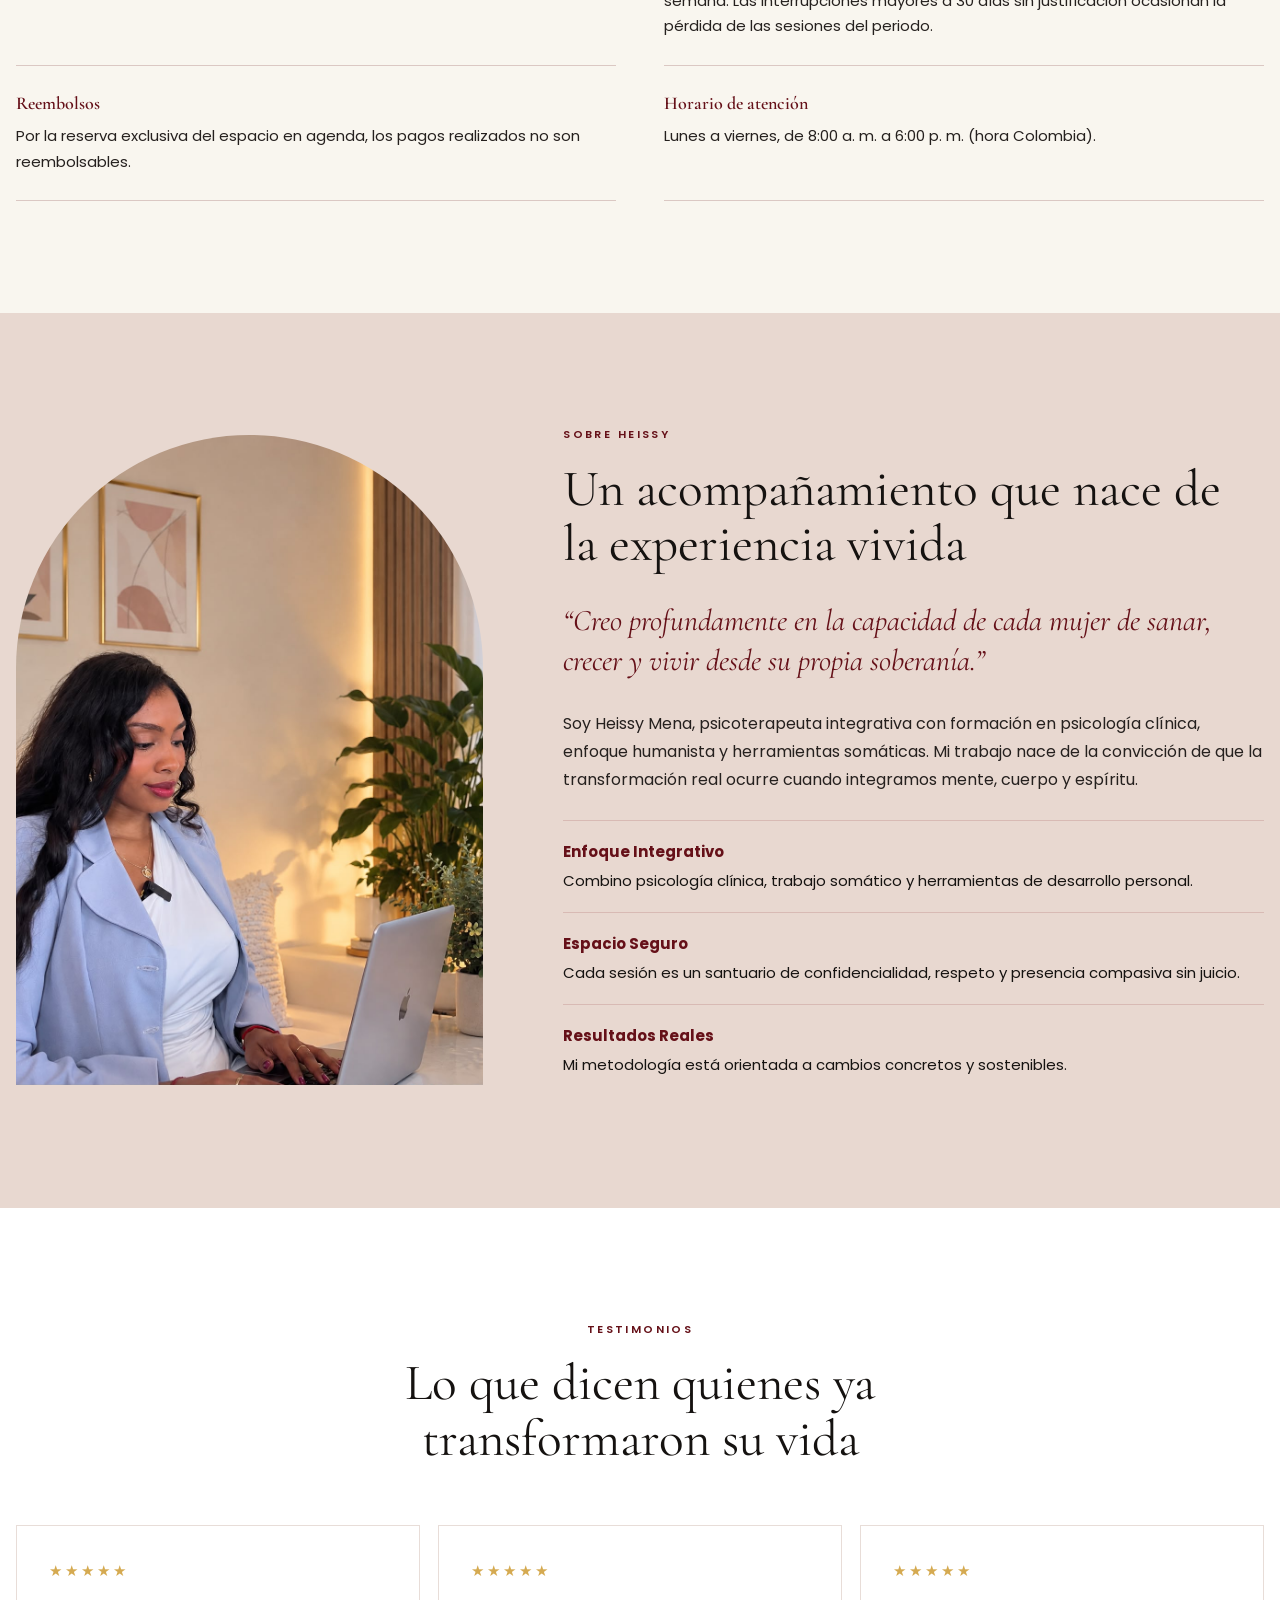
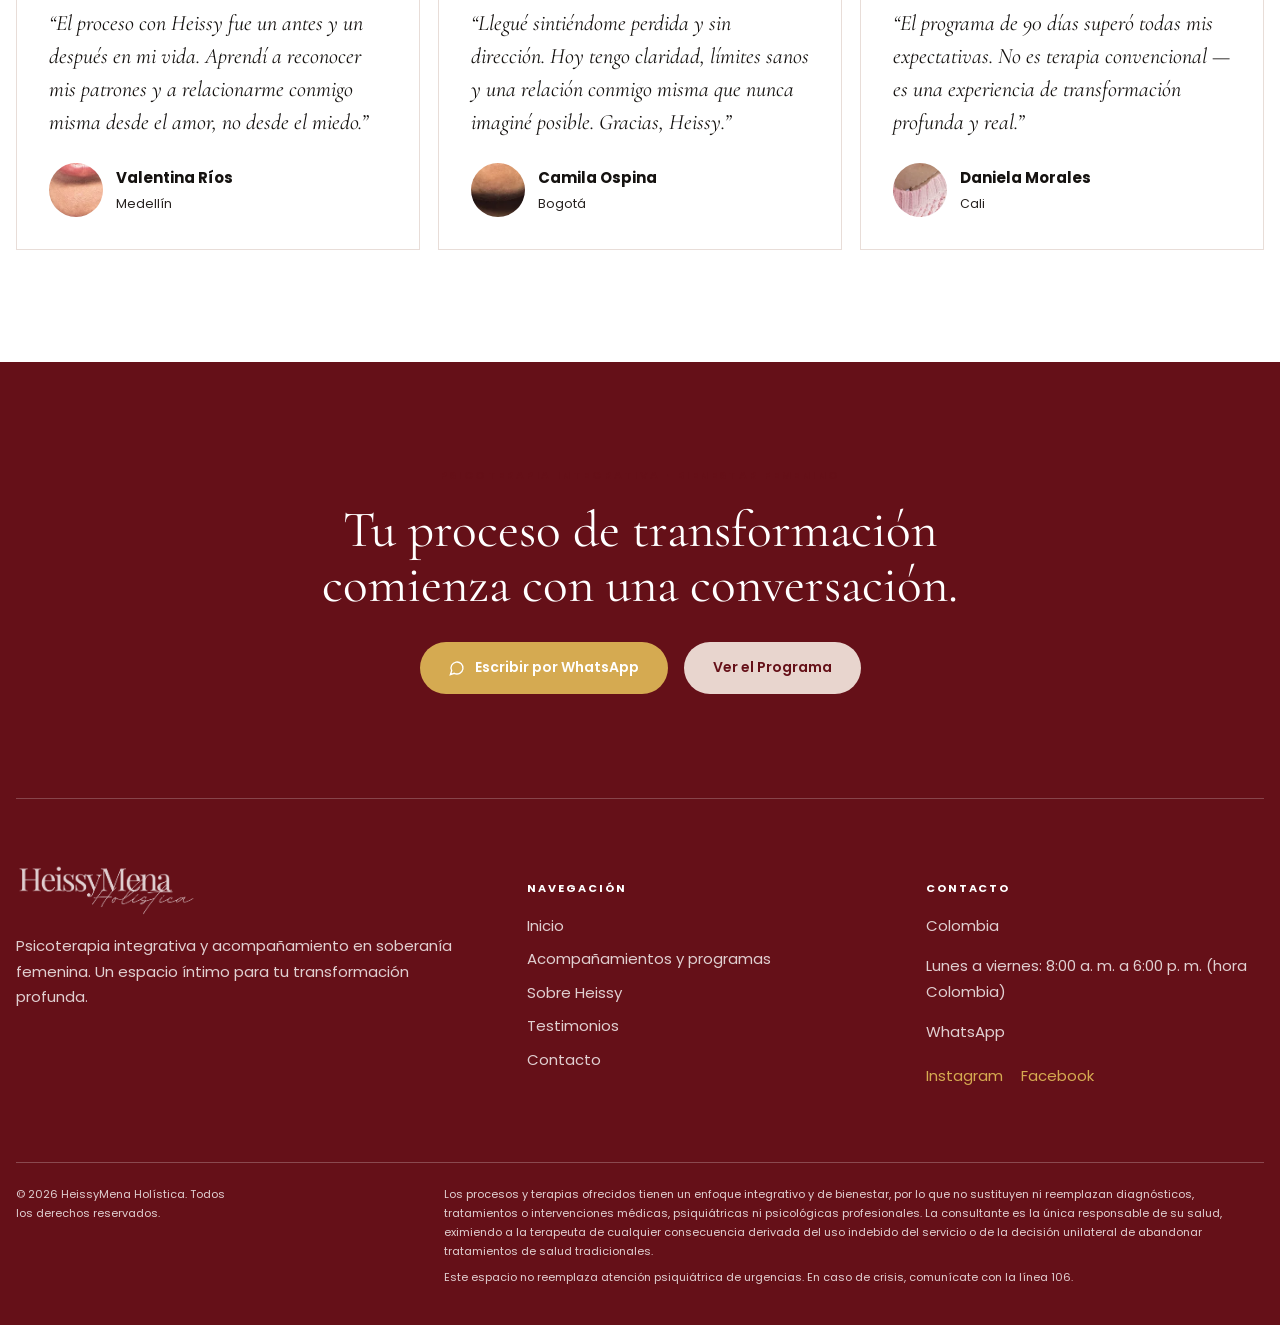
==== commit c8619037: "add: update WhatsApp link styling and improve text alignment across multiple pages" ====
--- a/index.html
+++ b/index.html
@@ -34,8 +34,17 @@
   <script defer src="/app.js?v=20261004"></script>
 </head>
 <body data-page="home">
+  <!-- Google tag (gtag.js) -->
+<script async src="https://www.googletagmanager.com/gtag/js?id=G-9C8GVPXBVZ"></script>
+<script>
+  window.dataLayer = window.dataLayer || [];
+  function gtag(){dataLayer.push(arguments);}
+  gtag('js', new Date());
+
+  gtag('config', 'G-9C8GVPXBVZ');
+</script>
   <div class="topbar">
-    <span>Atención: Lunes–Viernes · 8:00 a. m.–6:00 p. m.</span><a href="https://wa.me/573019767182?text=Hola%20Heissy%2C%20me%20gustar%C3%ADa%20agendar%20una%20consulta"><svg width="16" height="16" viewbox="0 0 24 24" fill="none" stroke="currentcolor" stroke-width="2">
+    <span>Atención: Lunes–Viernes · 8:00 a. m.–6:00 p. m.</span><a class="wpp-message-link" href="https://wa.me/573019767182?text=Hola%20Heissy%2C%20me%20gustar%C3%ADa%20agendar%20una%20consulta"><svg width="16" height="16" viewbox="0 0 24 24" fill="none" stroke="currentcolor" stroke-width="2">
     <path d="M7.9 20A9 9 0 1 0 4 16.1L2 22Z"></path></svg> Escríbenos por WhatsApp</a>
   </div>
   <header class="header">
@@ -52,7 +61,7 @@
       <div class="hero-copy reveal">
         <p class="eyebrow">Psicoterapia Integrativa · Bienestar Femenino</p>
         <h1 class="display">Vuelve a ti. Recupera tu soberanía.</h1>
-        <p class="lead">Un espacio íntimo para mujeres que lo han sostenido todo. Aquí regulas tu sistema nervioso, sanas patrones profundos y construyes una vida alineada contigo, desde la suavidad y no desde la exigencia.</p>
+        <p class="lead">Acompaño a mujeres que aprendieron a sobrevivir siendo fuertes a construir una vida donde ya no tengan que sostenerlo todo para sentirse seguras, valiosas o suficientes.</p>
         <div class="actions">
           <a class="btn btn-primary" href="#servicios">Conoce cómo te acompaño <span aria-hidden="true">›</span></a><a class="btn btn-outline" href="https://wa.me/573019767182"><svg width="16" height="16" viewbox="0 0 24 24" fill="none" stroke="currentcolor" stroke-width="2">
           <path d="M7.9 20A9 9 0 1 0 4 16.1L2 22Z"></path></svg> Agendar por WhatsApp</a>
--- a/styles.css
+++ b/styles.css
@@ -742,6 +742,11 @@
   margin: 7px 0 0;
   color: var(--muted);
 }
+.wpp-message-link {
+    display: flex;
+    justify-items: center;
+    column-gap: 3px;
+}
 .social-band {
   background: #fff;
 }
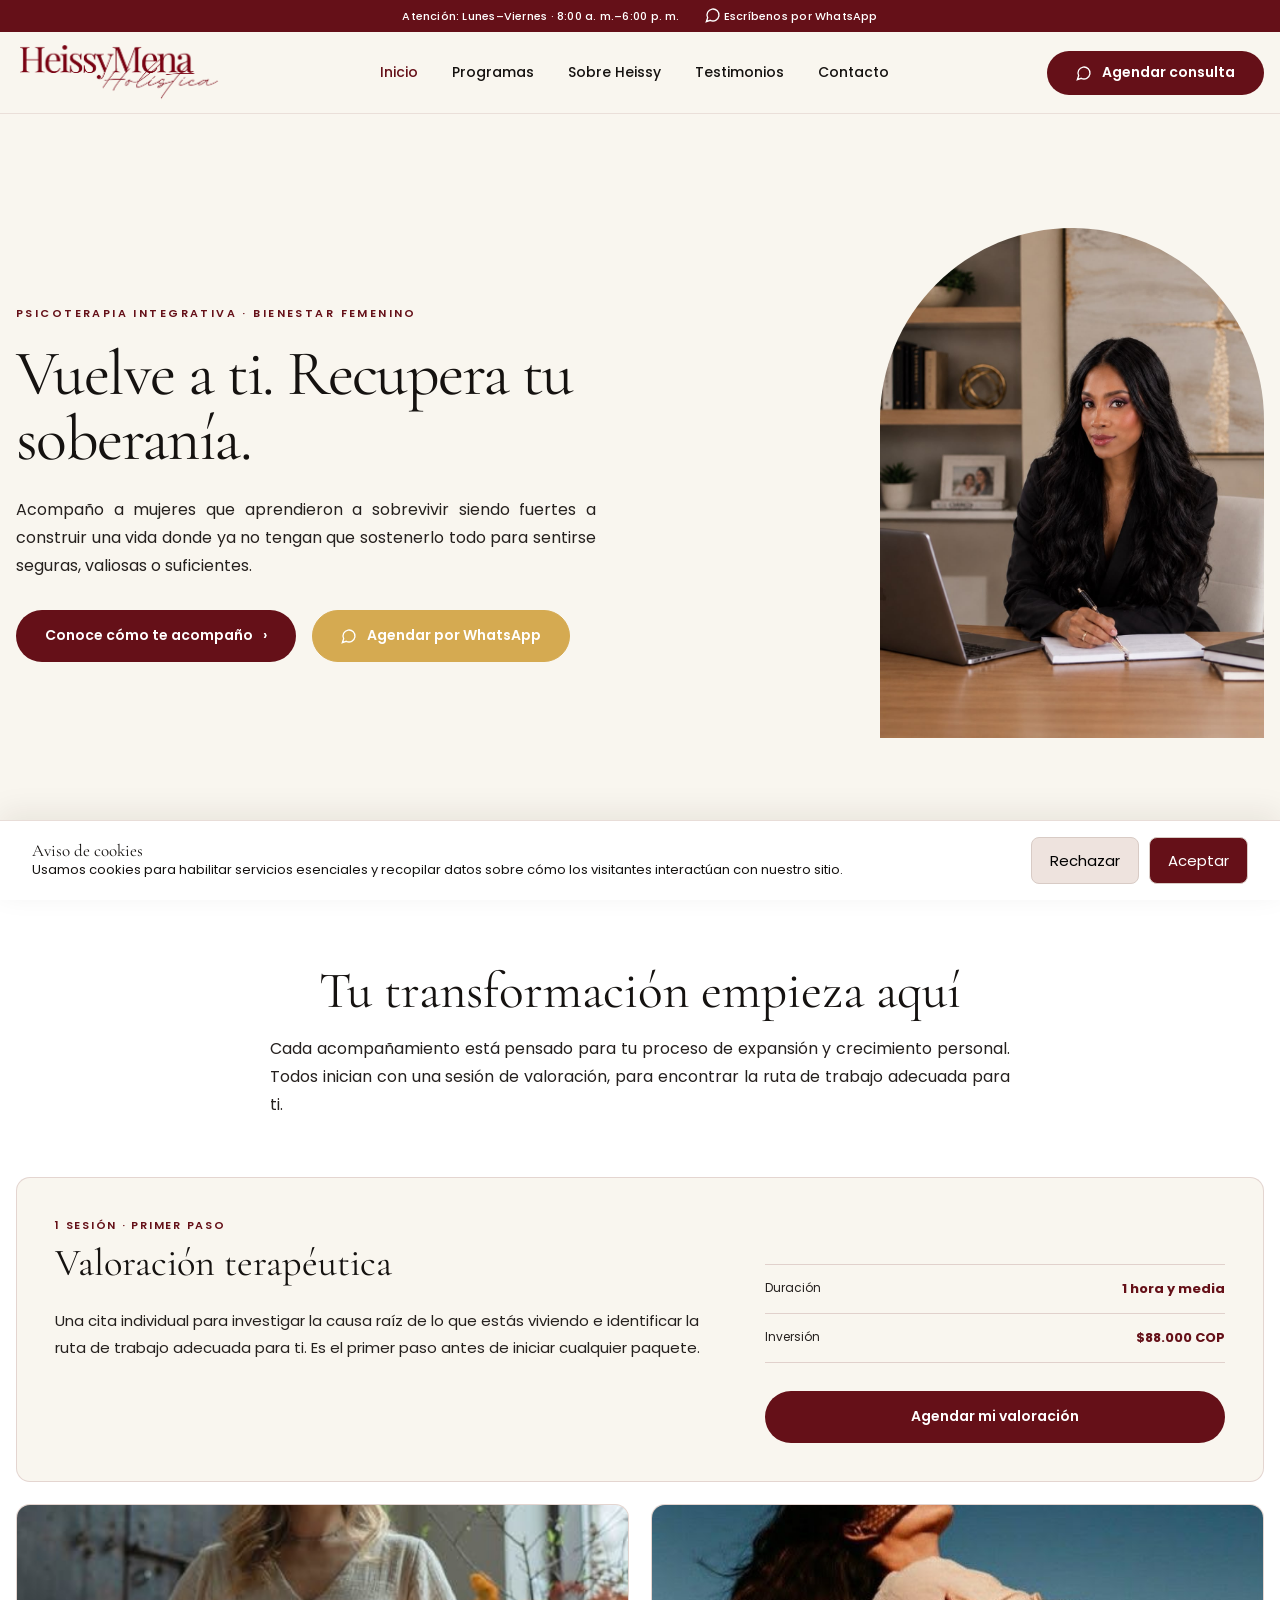
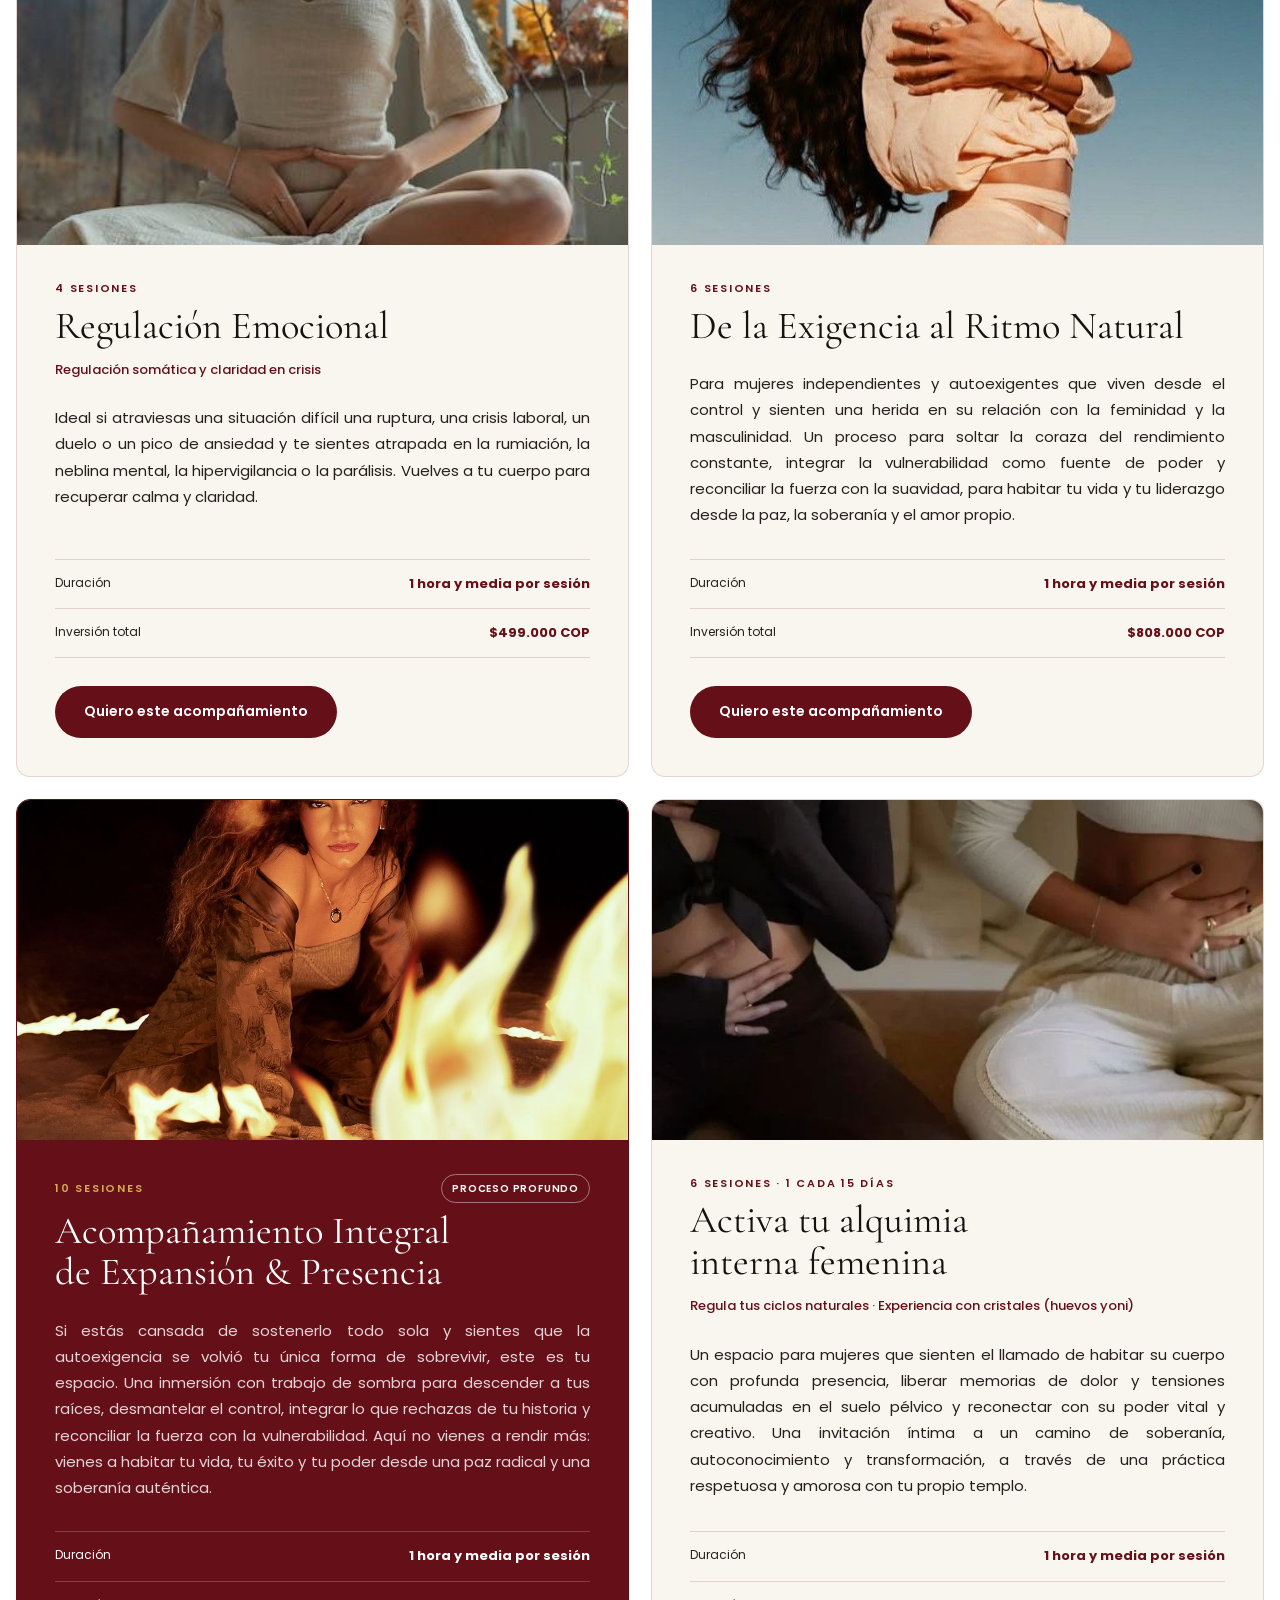
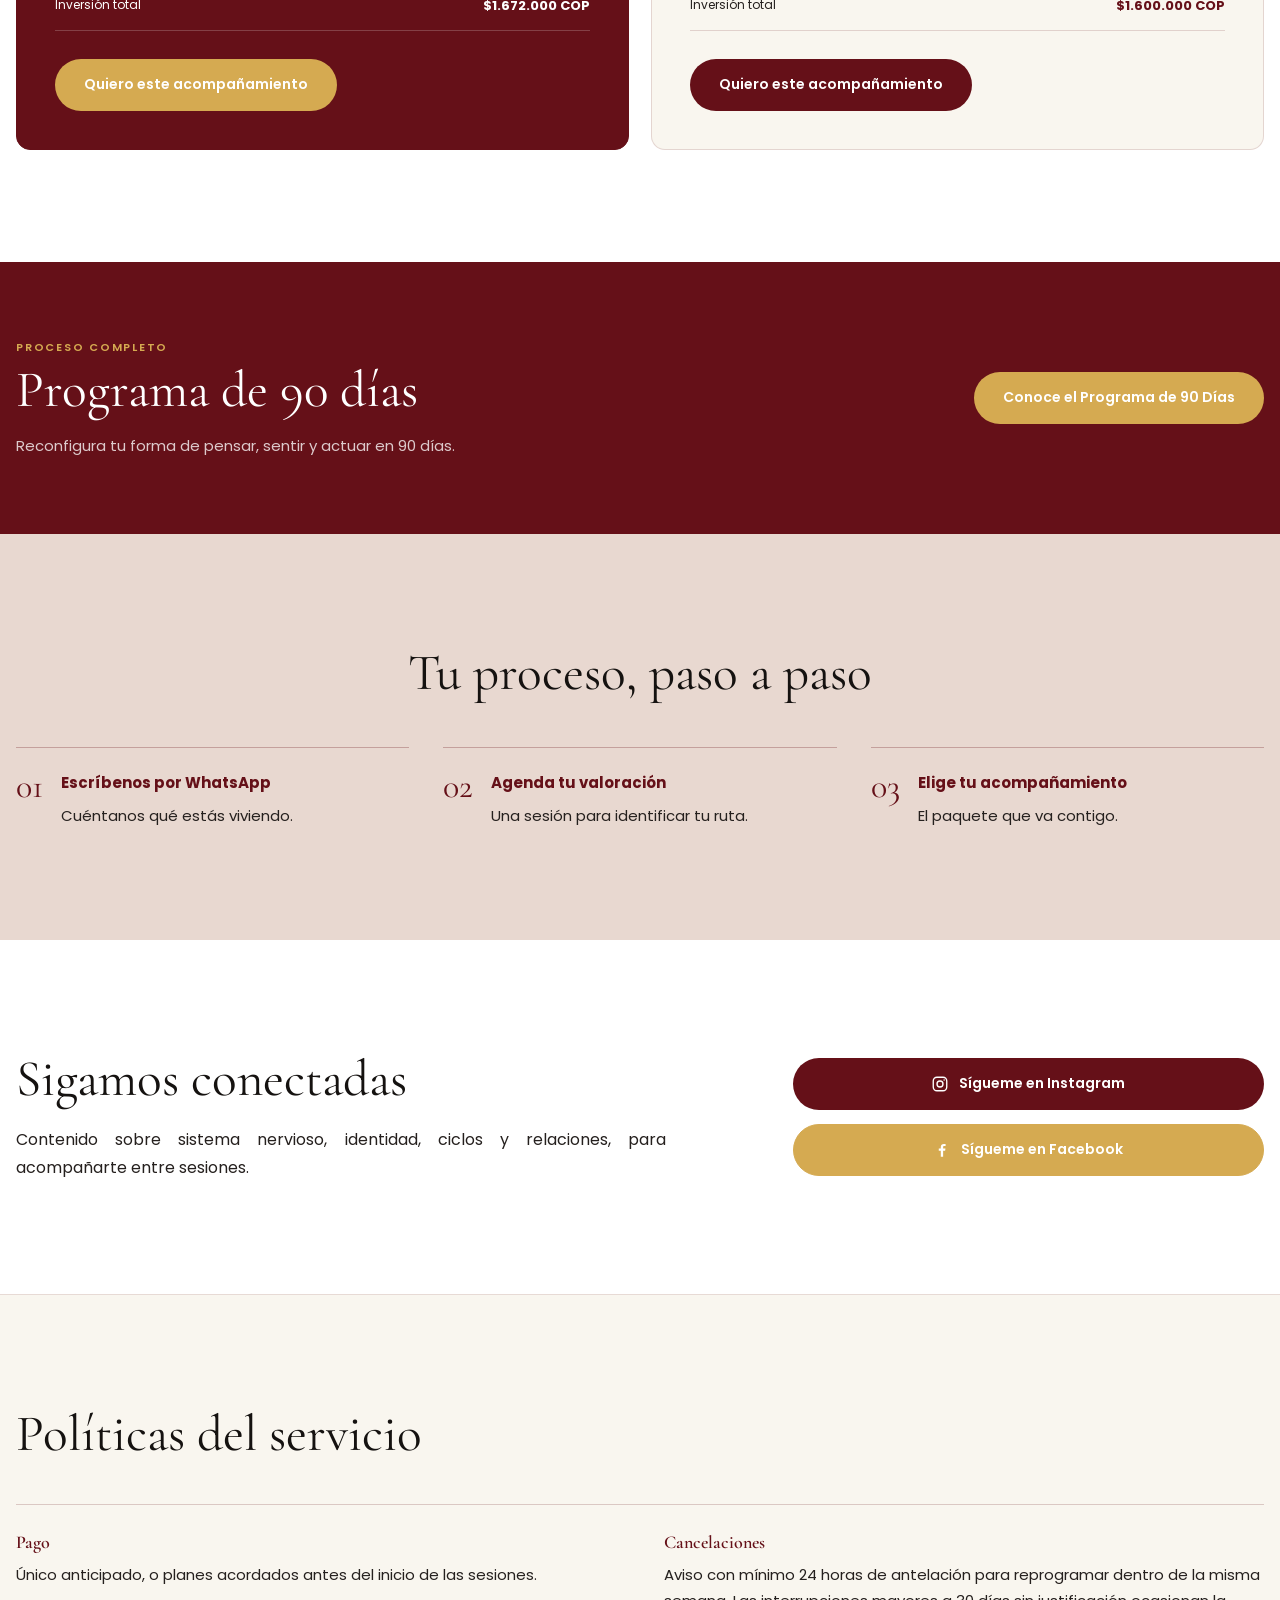
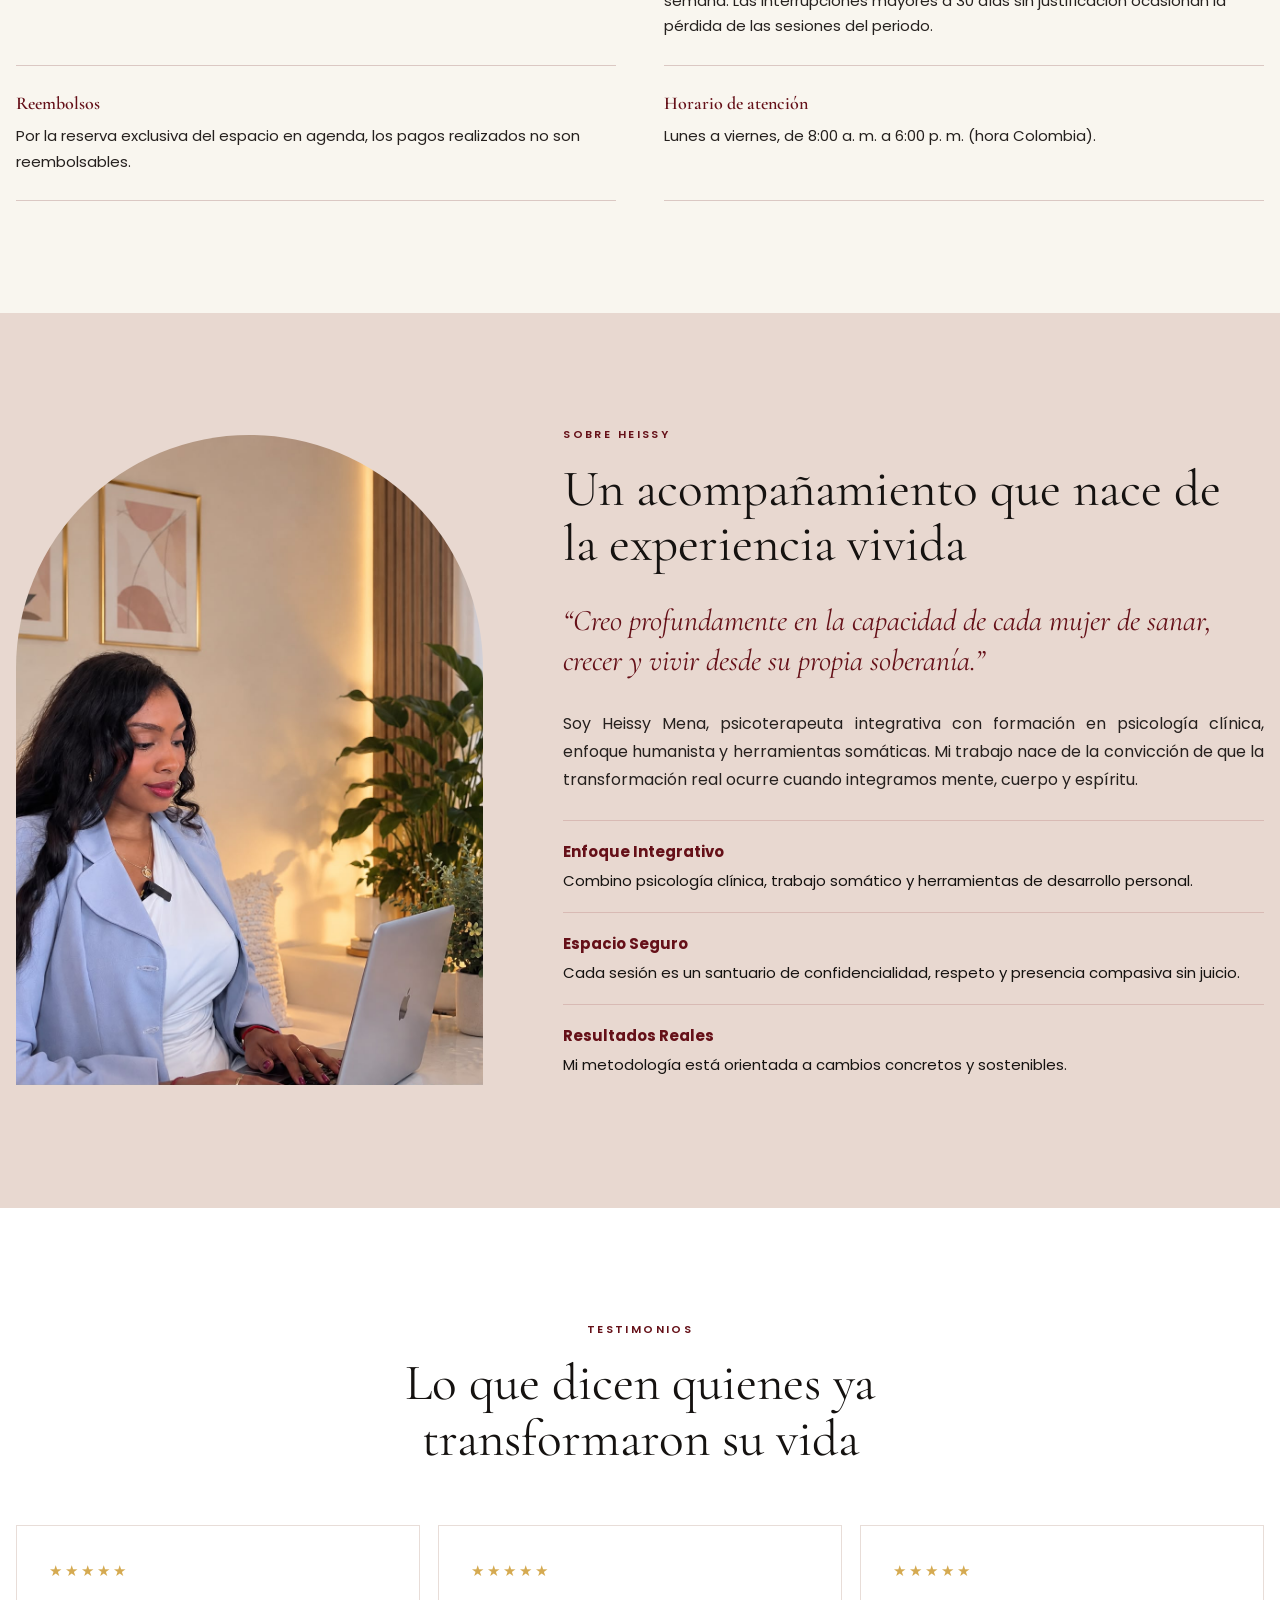
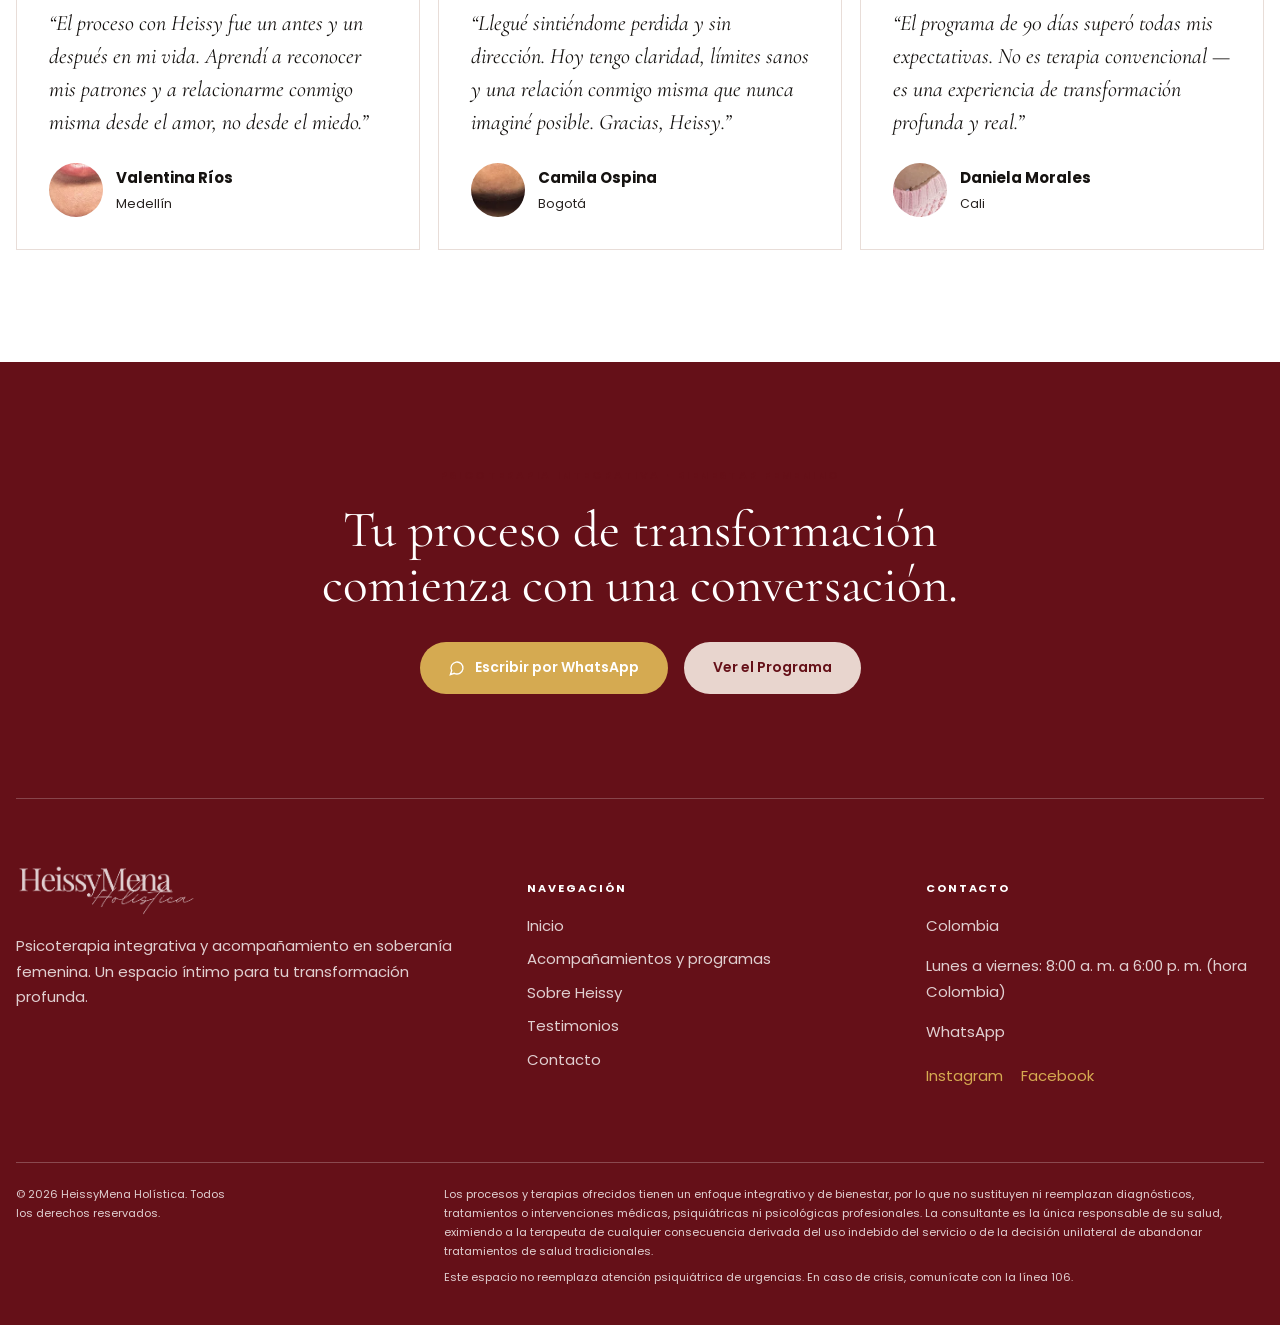
==== commit 2debde68: "add: aplicar clase text-center-justify para mejorar la alineación del texto en varias secciones" ====
--- a/index.html
+++ b/index.html
@@ -61,7 +61,7 @@
       <div class="hero-copy reveal">
         <p class="eyebrow">Psicoterapia Integrativa · Bienestar Femenino</p>
         <h1 class="display">Vuelve a ti. Recupera tu soberanía.</h1>
-        <p class="lead">Acompaño a mujeres que aprendieron a sobrevivir siendo fuertes a construir una vida donde ya no tengan que sostenerlo todo para sentirse seguras, valiosas o suficientes.</p>
+        <p class="lead text-center-justify">Acompaño a mujeres que aprendieron a sobrevivir siendo fuertes a construir una vida donde ya no tengan que sostenerlo todo para sentirse seguras, valiosas o suficientes.</p>
         <div class="actions">
           <a class="btn btn-primary" href="#servicios">Conoce cómo te acompaño <span aria-hidden="true">›</span></a><a class="btn btn-outline" href="https://wa.me/573019767182"><svg width="16" height="16" viewbox="0 0 24 24" fill="none" stroke="currentcolor" stroke-width="2">
           <path d="M7.9 20A9 9 0 1 0 4 16.1L2 22Z"></path></svg> Agendar por WhatsApp</a>
@@ -75,7 +75,7 @@
       <div class="container">
         <div class="intro center reveal">
           <h2 class="section-title">Tu transformación empieza aquí</h2>
-          <p class="lead">Cada acompañamiento está pensado para tu proceso de expansión y crecimiento personal. Todos inician con una sesión de valoración, para encontrar la ruta de trabajo adecuada para ti.</p>
+          <p class="lead text-center-justify">Cada acompañamiento está pensado para tu proceso de expansión y crecimiento personal. Todos inician con una sesión de valoración, para encontrar la ruta de trabajo adecuada para ti.</p>
         </div>
         <div class="service-grid">
           <article class="service-card service-card--intro reveal">
@@ -191,7 +191,7 @@
       <div class="container social-band__inner reveal">
         <div>
           <h2 class="section-title">Sigamos conectadas</h2>
-          <p class="lead">Contenido sobre sistema nervioso, identidad, ciclos y relaciones, para acompañarte entre sesiones.</p>
+          <p class="lead text-center-justify">Contenido sobre sistema nervioso, identidad, ciclos y relaciones, para acompañarte entre sesiones.</p>
         </div>
         <div class="social-actions">
           <a class="btn btn-primary" href="https://www.instagram.com/heissymenaholistica.co" target="_blank" rel="noopener noreferrer" aria-label="Seguir a Heissy Mena Holística en Instagram (abre en una pestaña nueva)"><svg aria-hidden="true" width="18" height="18" viewBox="0 0 24 24" fill="none" stroke="currentColor" stroke-width="1.8"><rect x="3" y="3" width="18" height="18" rx="5"></rect><circle cx="12" cy="12" r="4"></circle><circle cx="17.5" cy="6.5" r="1" fill="currentColor" stroke="none"></circle></svg> Sígueme en Instagram</a>
@@ -222,7 +222,7 @@
           <blockquote class="quote">
             “Creo profundamente en la capacidad de cada mujer de sanar, crecer y vivir desde su propia soberanía.”
           </blockquote>
-          <p class="lead">Soy Heissy Mena, psicoterapeuta integrativa con formación en psicología clínica, enfoque humanista y herramientas somáticas. Mi trabajo nace de la convicción de que la transformación real ocurre cuando integramos mente, cuerpo y espíritu.</p>
+          <p class="lead text-center-justify">Soy Heissy Mena, psicoterapeuta integrativa con formación en psicología clínica, enfoque humanista y herramientas somáticas. Mi trabajo nace de la convicción de que la transformación real ocurre cuando integramos mente, cuerpo y espíritu.</p>
           <div class="feature-list">
             <div class="feature">
               <strong>Enfoque Integrativo</strong>Combino psicología clínica, trabajo somático y herramientas de desarrollo personal.
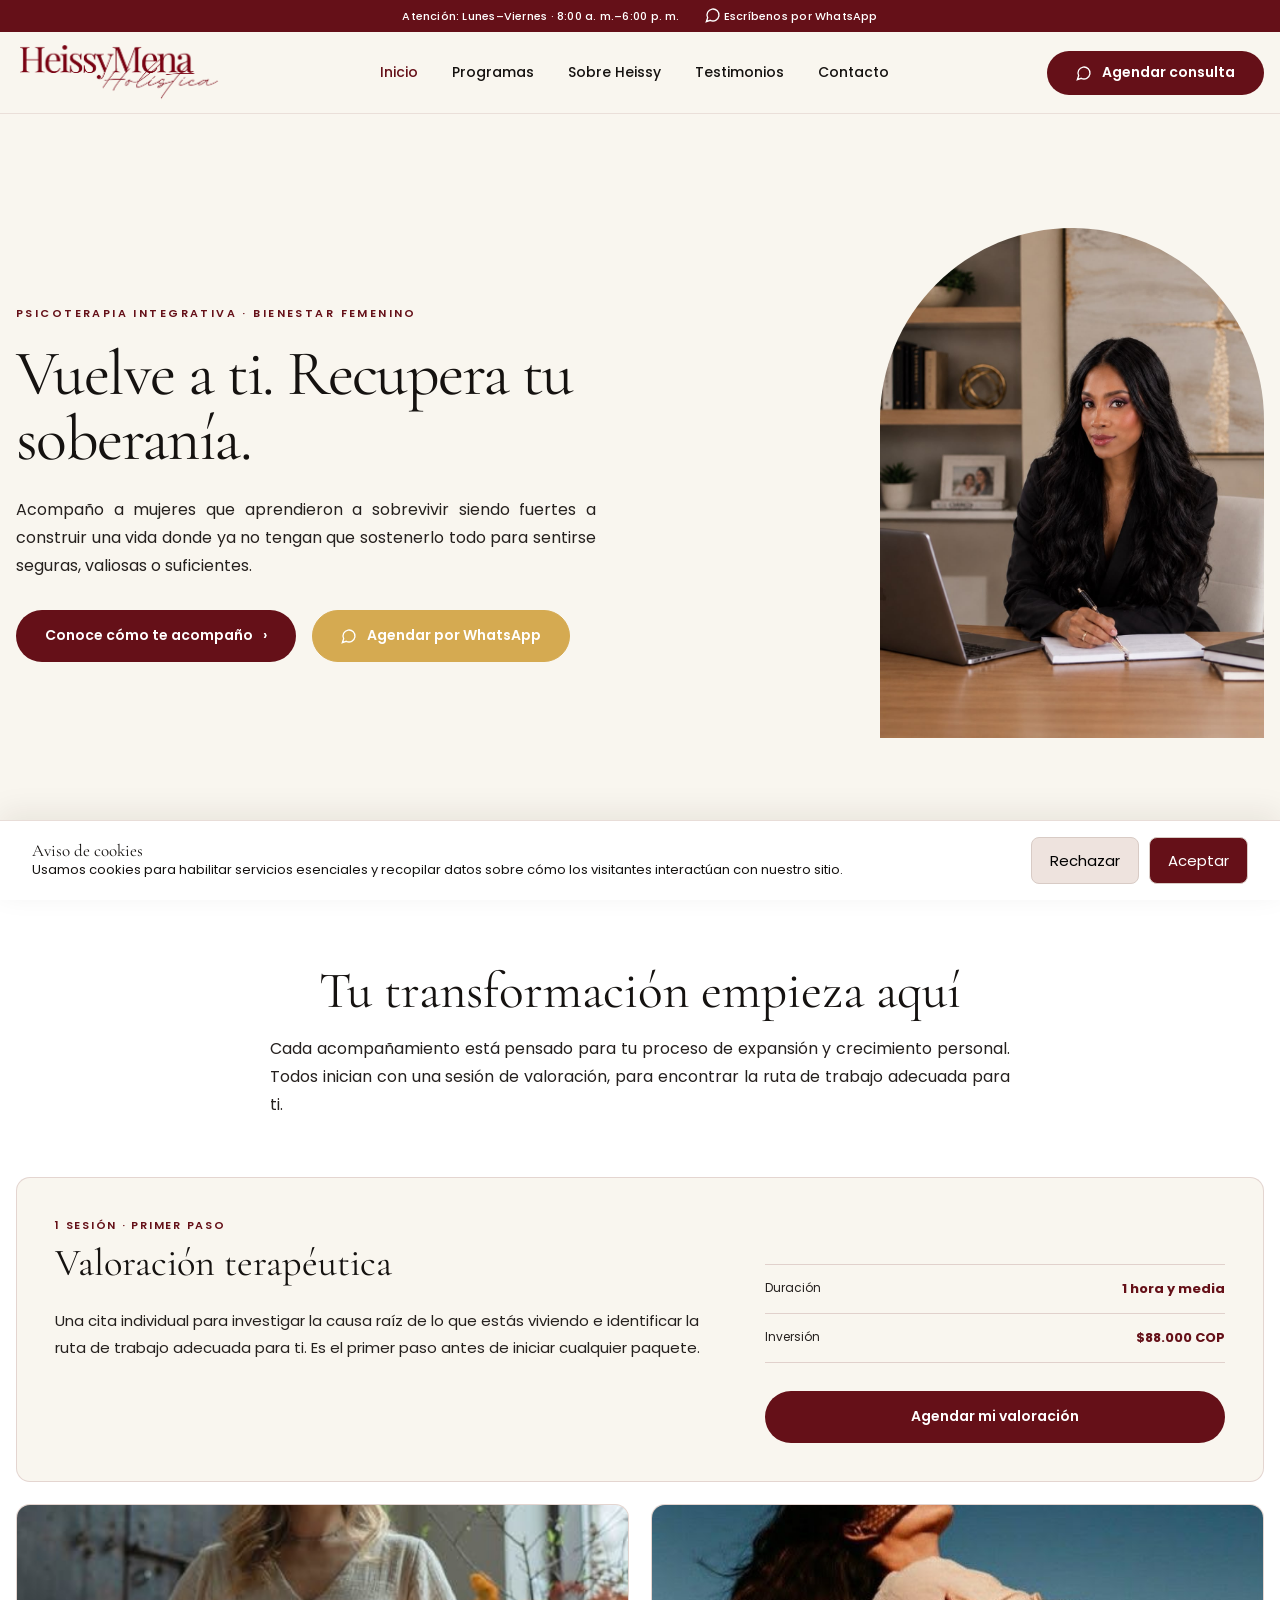
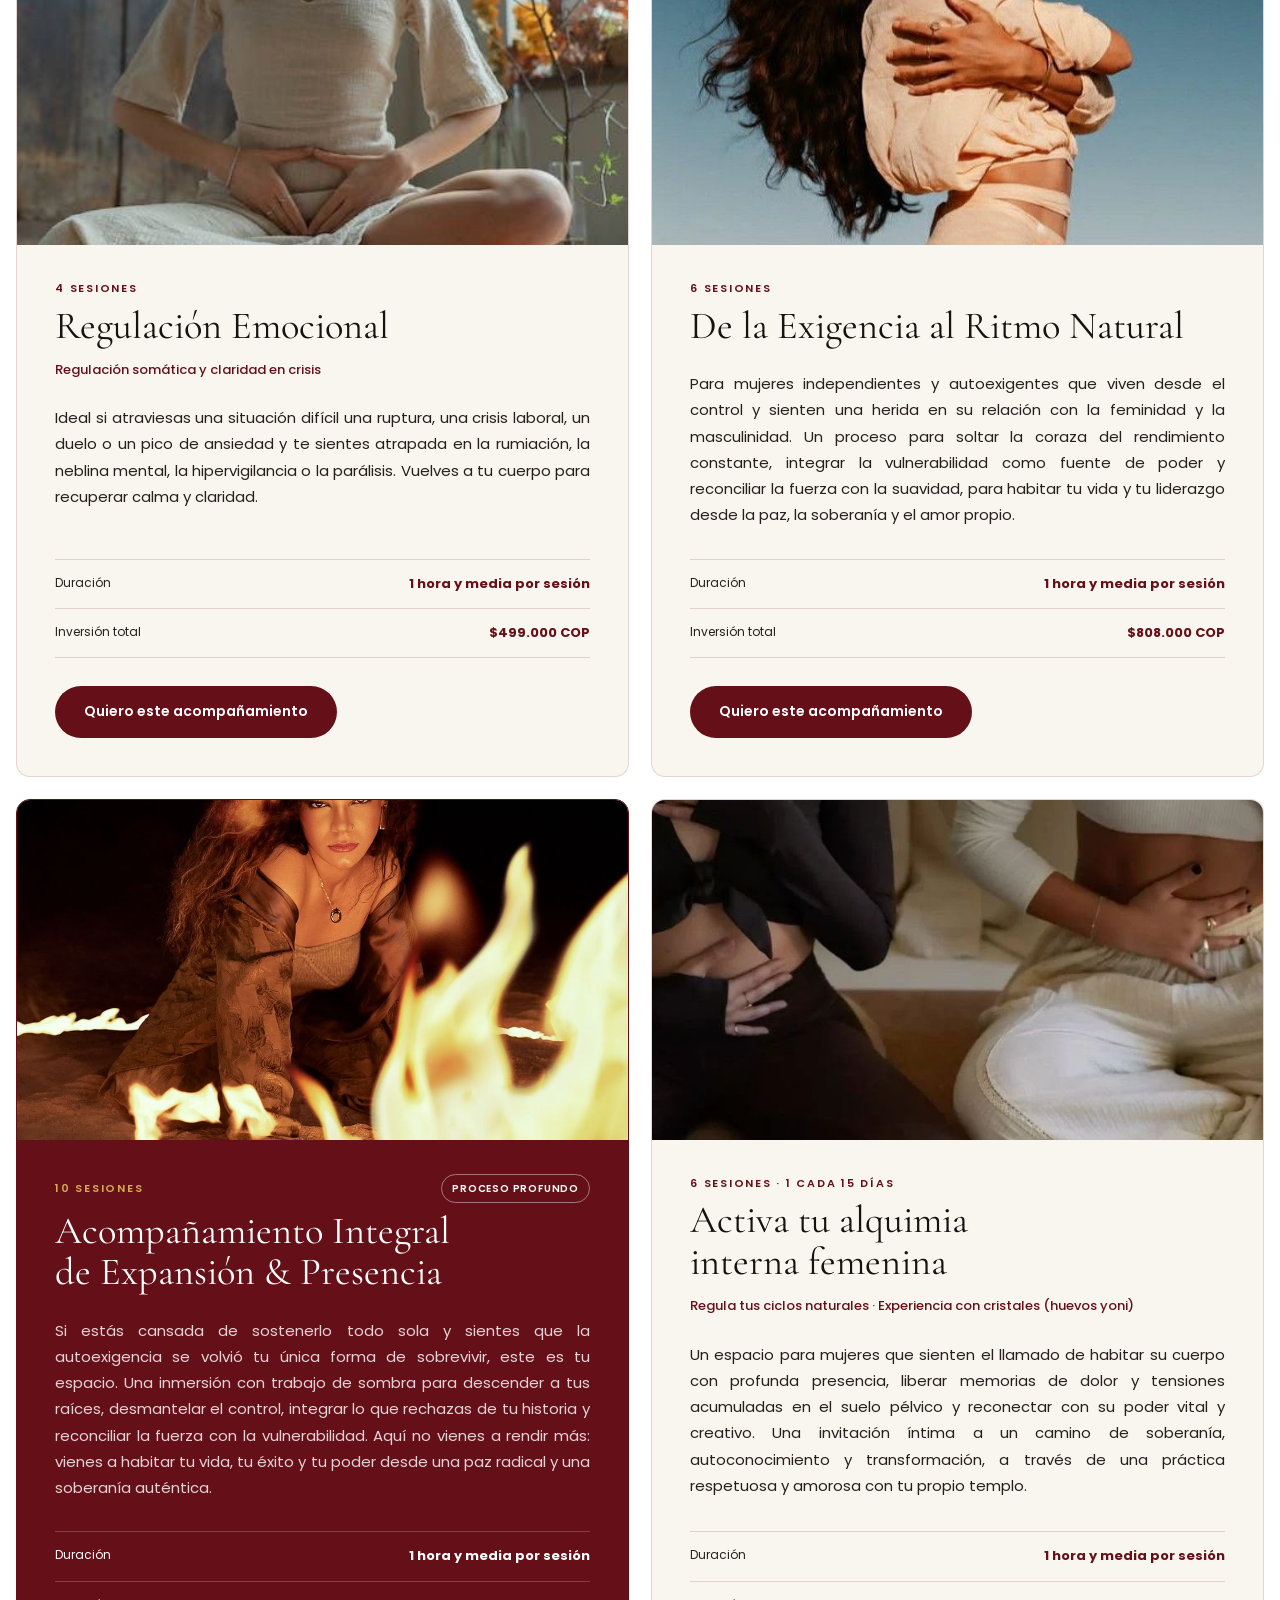
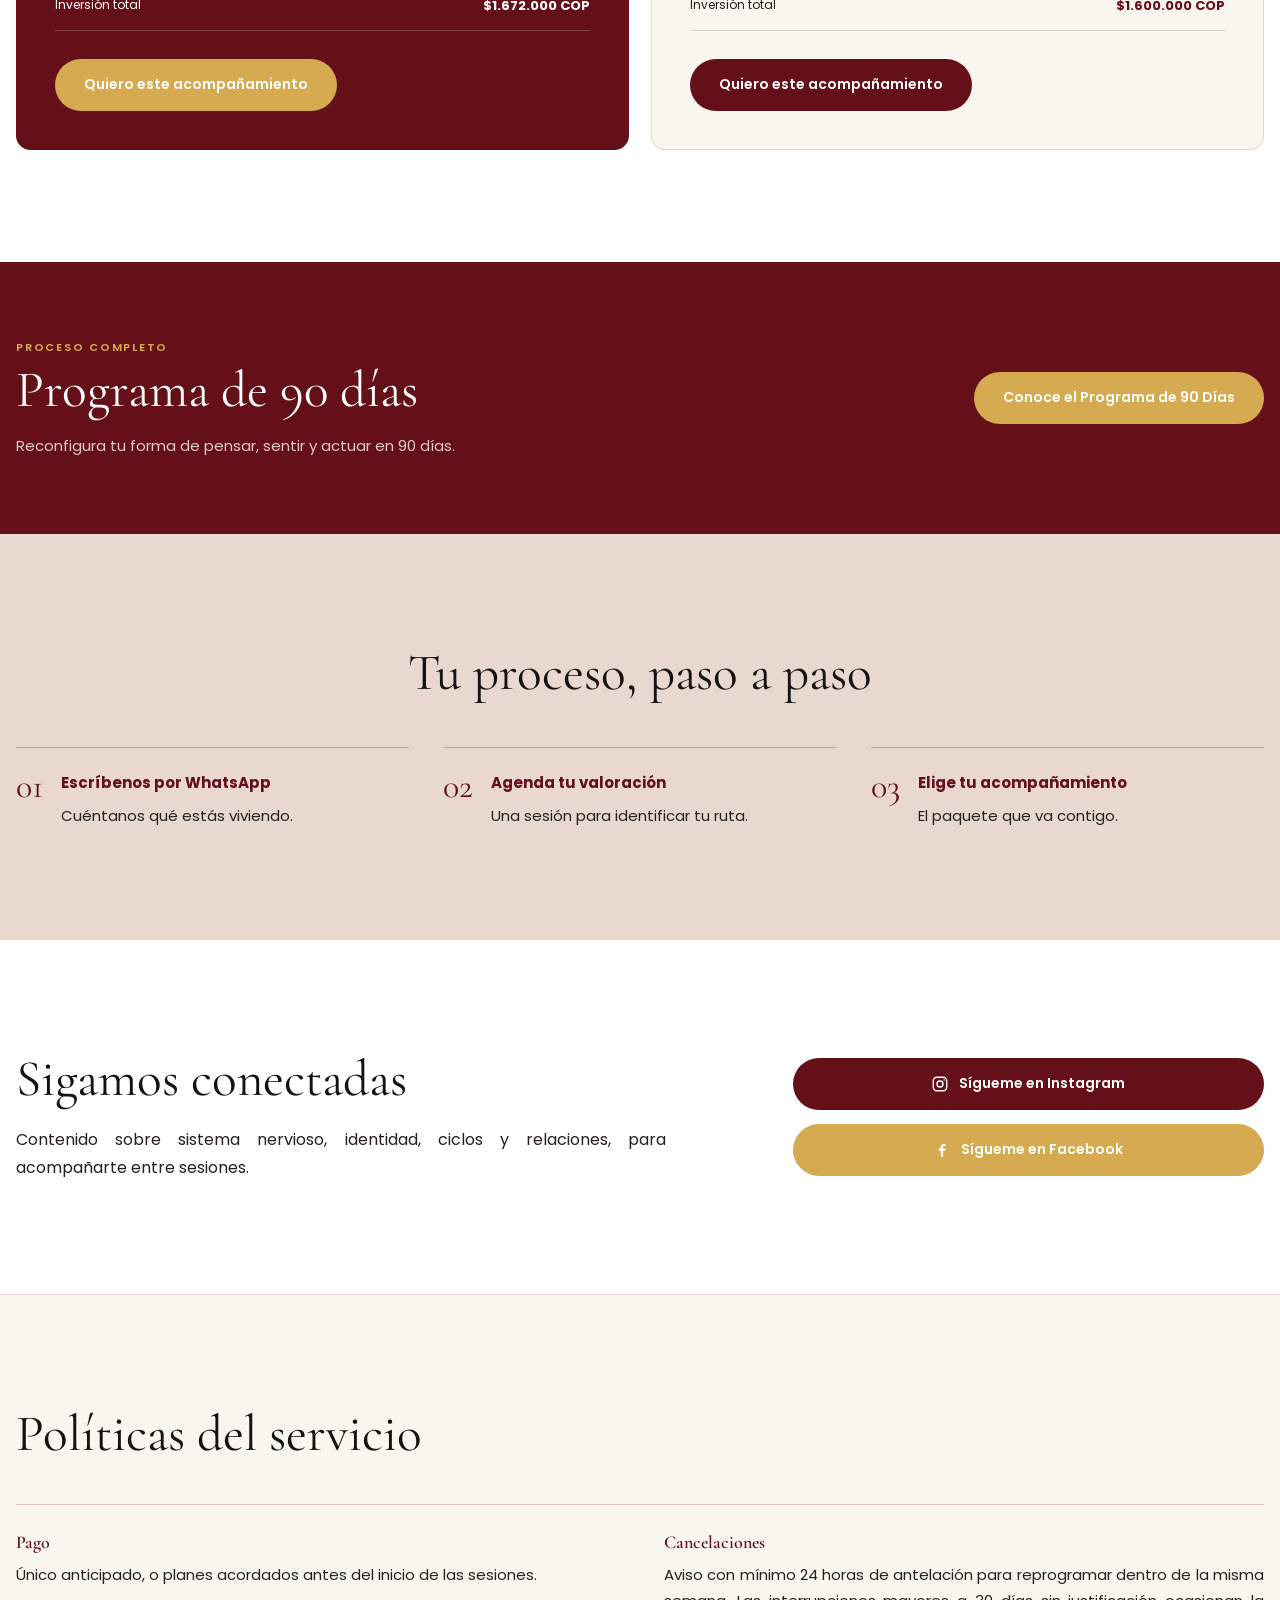
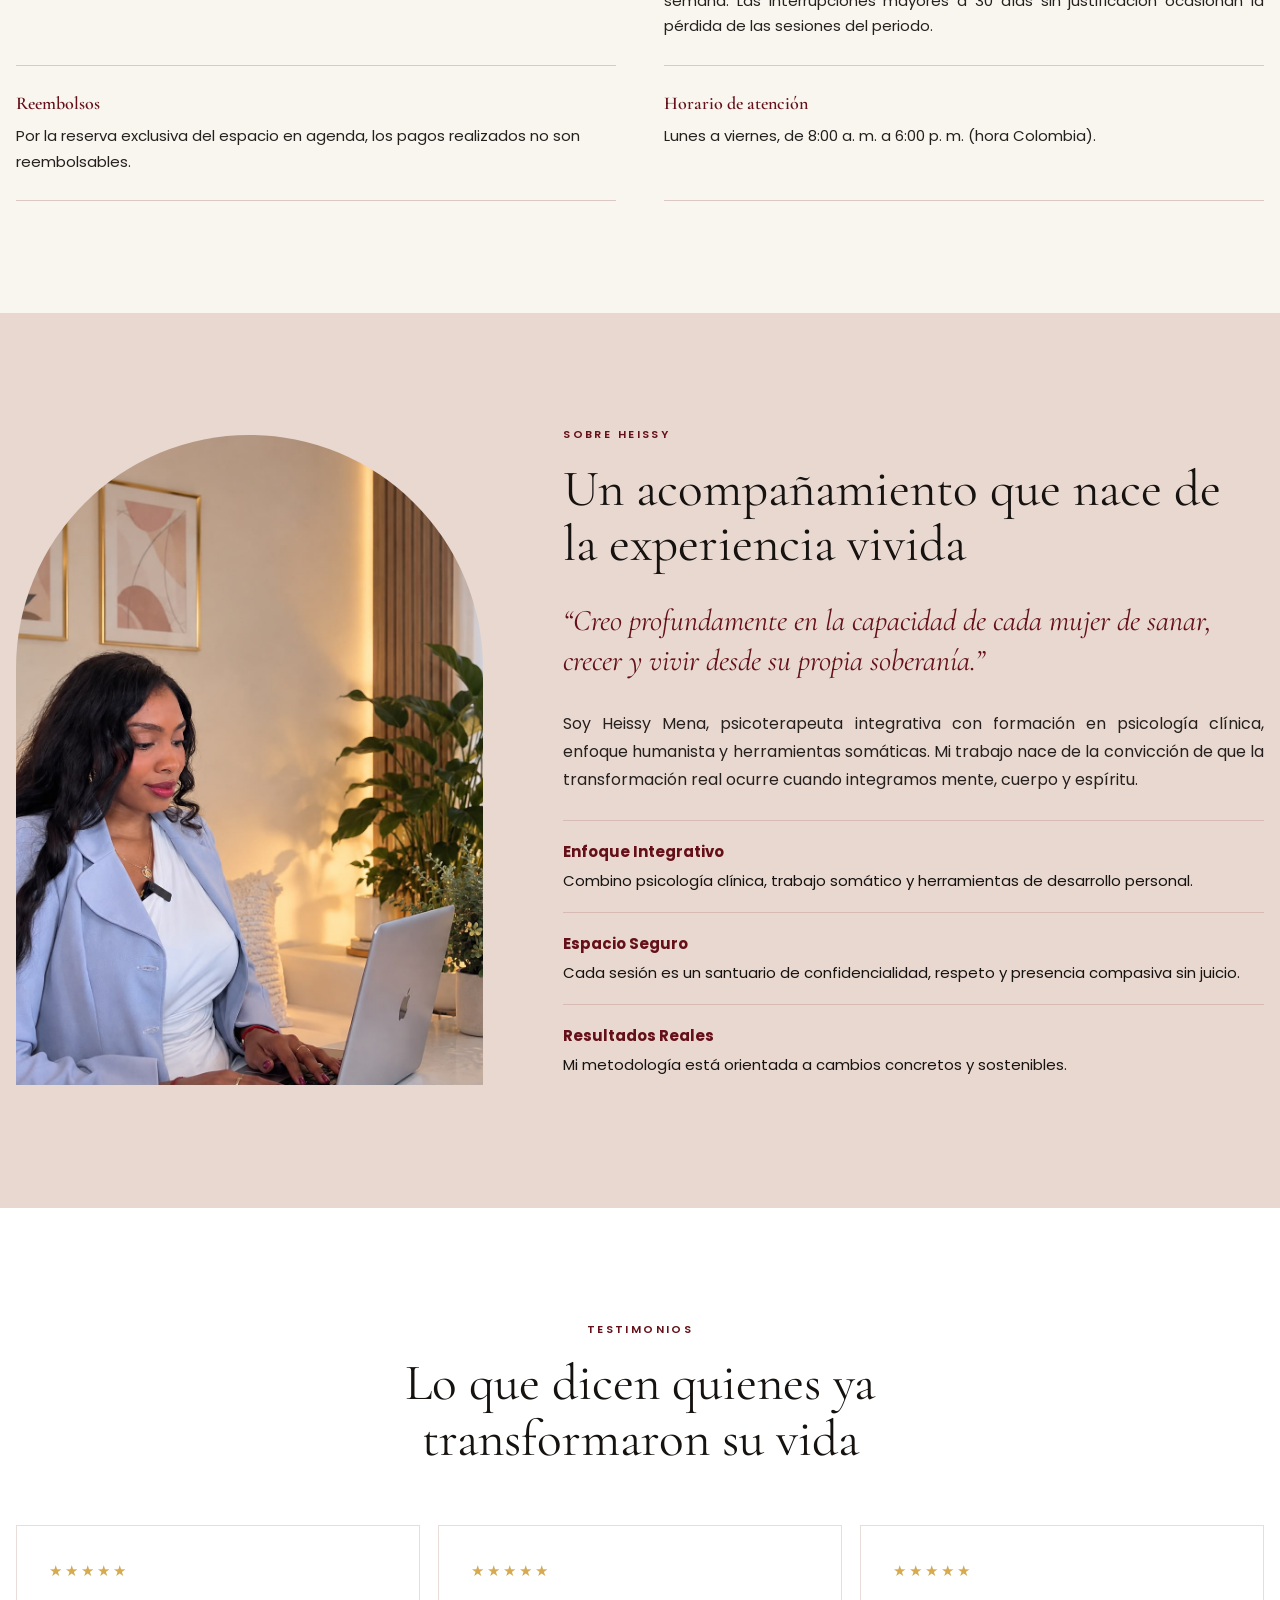
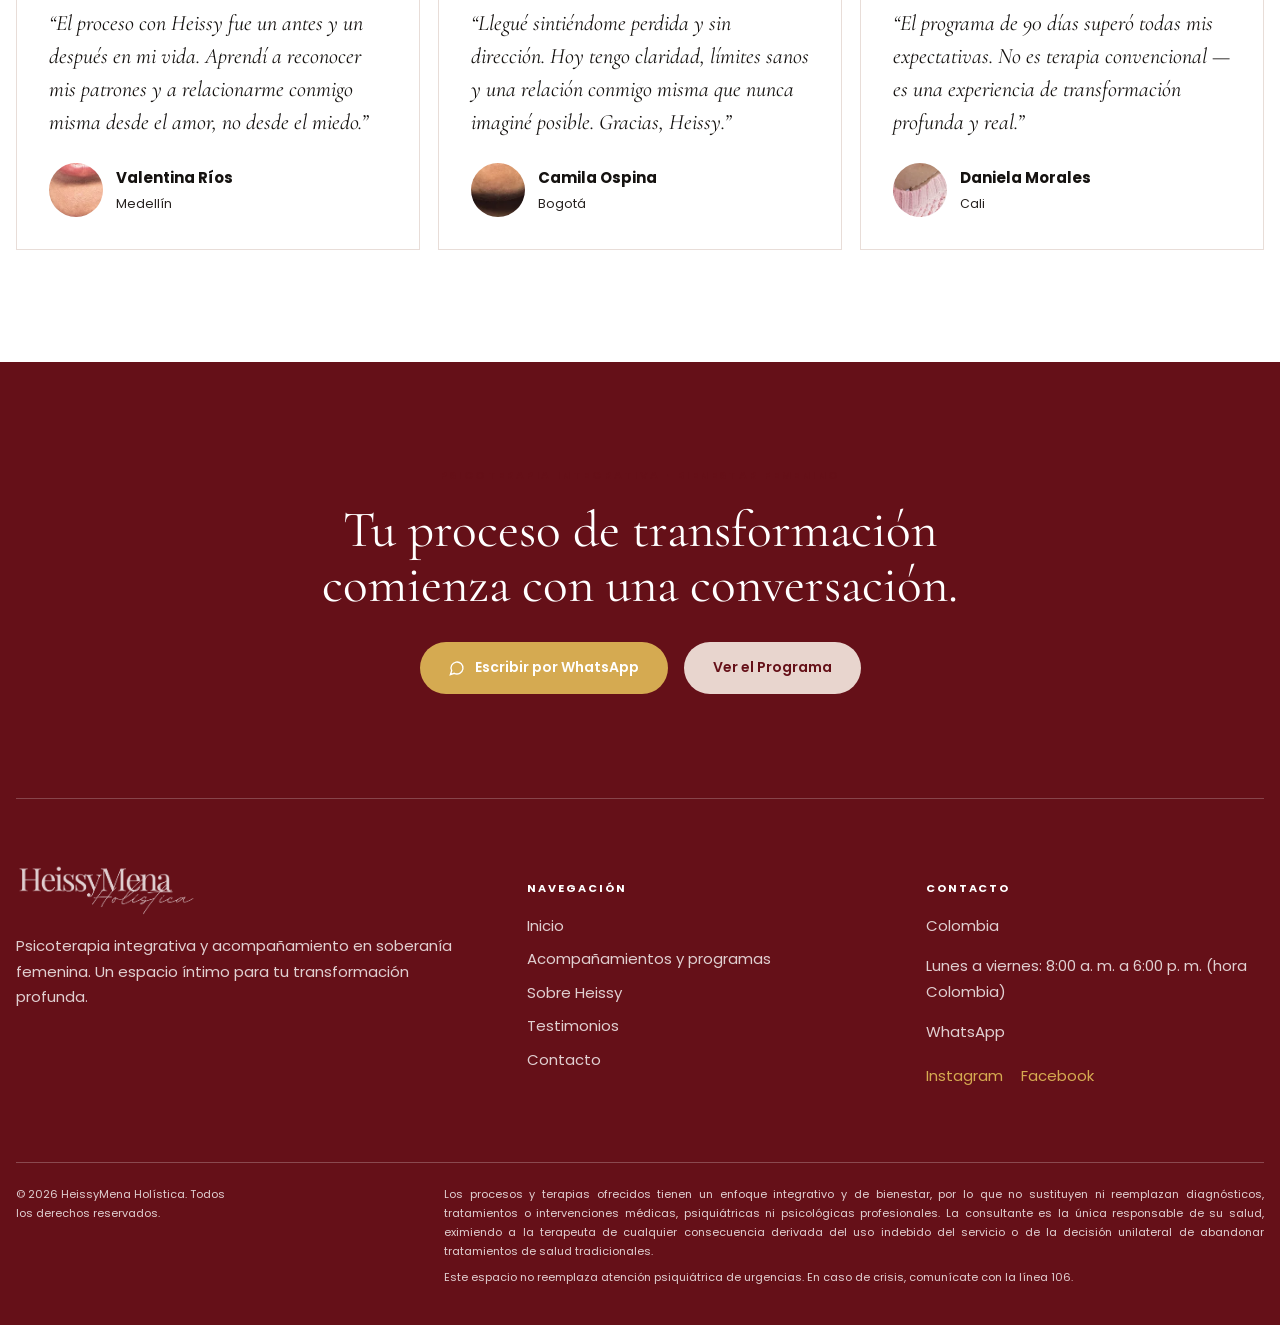
==== commit 821aa3dc: "add: aplicar clase text-center-justify para mejorar la alineación del texto en secciones de cancelac" ====
--- a/index.html
+++ b/index.html
@@ -207,7 +207,7 @@
         </div>
         <div class="policy-grid">
           <article class="policy-item reveal"><h3>Pago</h3><p>Único anticipado, o planes acordados antes del inicio de las sesiones.</p></article>
-          <article class="policy-item reveal"><h3>Cancelaciones</h3><p>Aviso con mínimo 24 horas de antelación para reprogramar dentro de la misma semana. Las interrupciones mayores a 30 días sin justificación ocasionan la pérdida de las sesiones del periodo.</p></article>
+          <article class="policy-item reveal"><h3>Cancelaciones</h3><p class="text-center-justify">Aviso con mínimo 24 horas de antelación para reprogramar dentro de la misma semana. Las interrupciones mayores a 30 días sin justificación ocasionan la pérdida de las sesiones del periodo.</p></article>
           <article class="policy-item reveal"><h3>Reembolsos</h3><p>Por la reserva exclusiva del espacio en agenda, los pagos realizados no son reembolsables.</p></article>
           <article class="policy-item reveal"><h3>Horario de atención</h3><p>Lunes a viernes, de 8:00 a. m. a 6:00 p. m. (hora Colombia).</p></article>
         </div>
@@ -317,7 +317,7 @@
     </div>
     <div class="container footer-bottom">
       <span>© 2026 HeissyMena Holística. Todos los derechos reservados.</span>
-      <div class="legal-notices"><p>Los procesos y terapias ofrecidos tienen un enfoque integrativo y de bienestar, por lo que no sustituyen ni reemplazan diagnósticos, tratamientos o intervenciones médicas, psiquiátricas ni psicológicas profesionales. La consultante es la única responsable de su salud, eximiendo a la terapeuta de cualquier consecuencia derivada del uso indebido del servicio o de la decisión unilateral de abandonar tratamientos de salud tradicionales.</p><p>Este espacio no reemplaza atención psiquiátrica de urgencias. En caso de crisis, comunícate con la línea 106.</p></div>
+      <div class="legal-notices"><p class="text-center-justify">Los procesos y terapias ofrecidos tienen un enfoque integrativo y de bienestar, por lo que no sustituyen ni reemplazan diagnósticos, tratamientos o intervenciones médicas, psiquiátricas ni psicológicas profesionales. La consultante es la única responsable de su salud, eximiendo a la terapeuta de cualquier consecuencia derivada del uso indebido del servicio o de la decisión unilateral de abandonar tratamientos de salud tradicionales.</p><p>Este espacio no reemplaza atención psiquiátrica de urgencias. En caso de crisis, comunícate con la línea 106.</p></div>
     </div>
   </footer>
   <aside class="cookie" role="dialog" aria-label="Aviso de cookies">
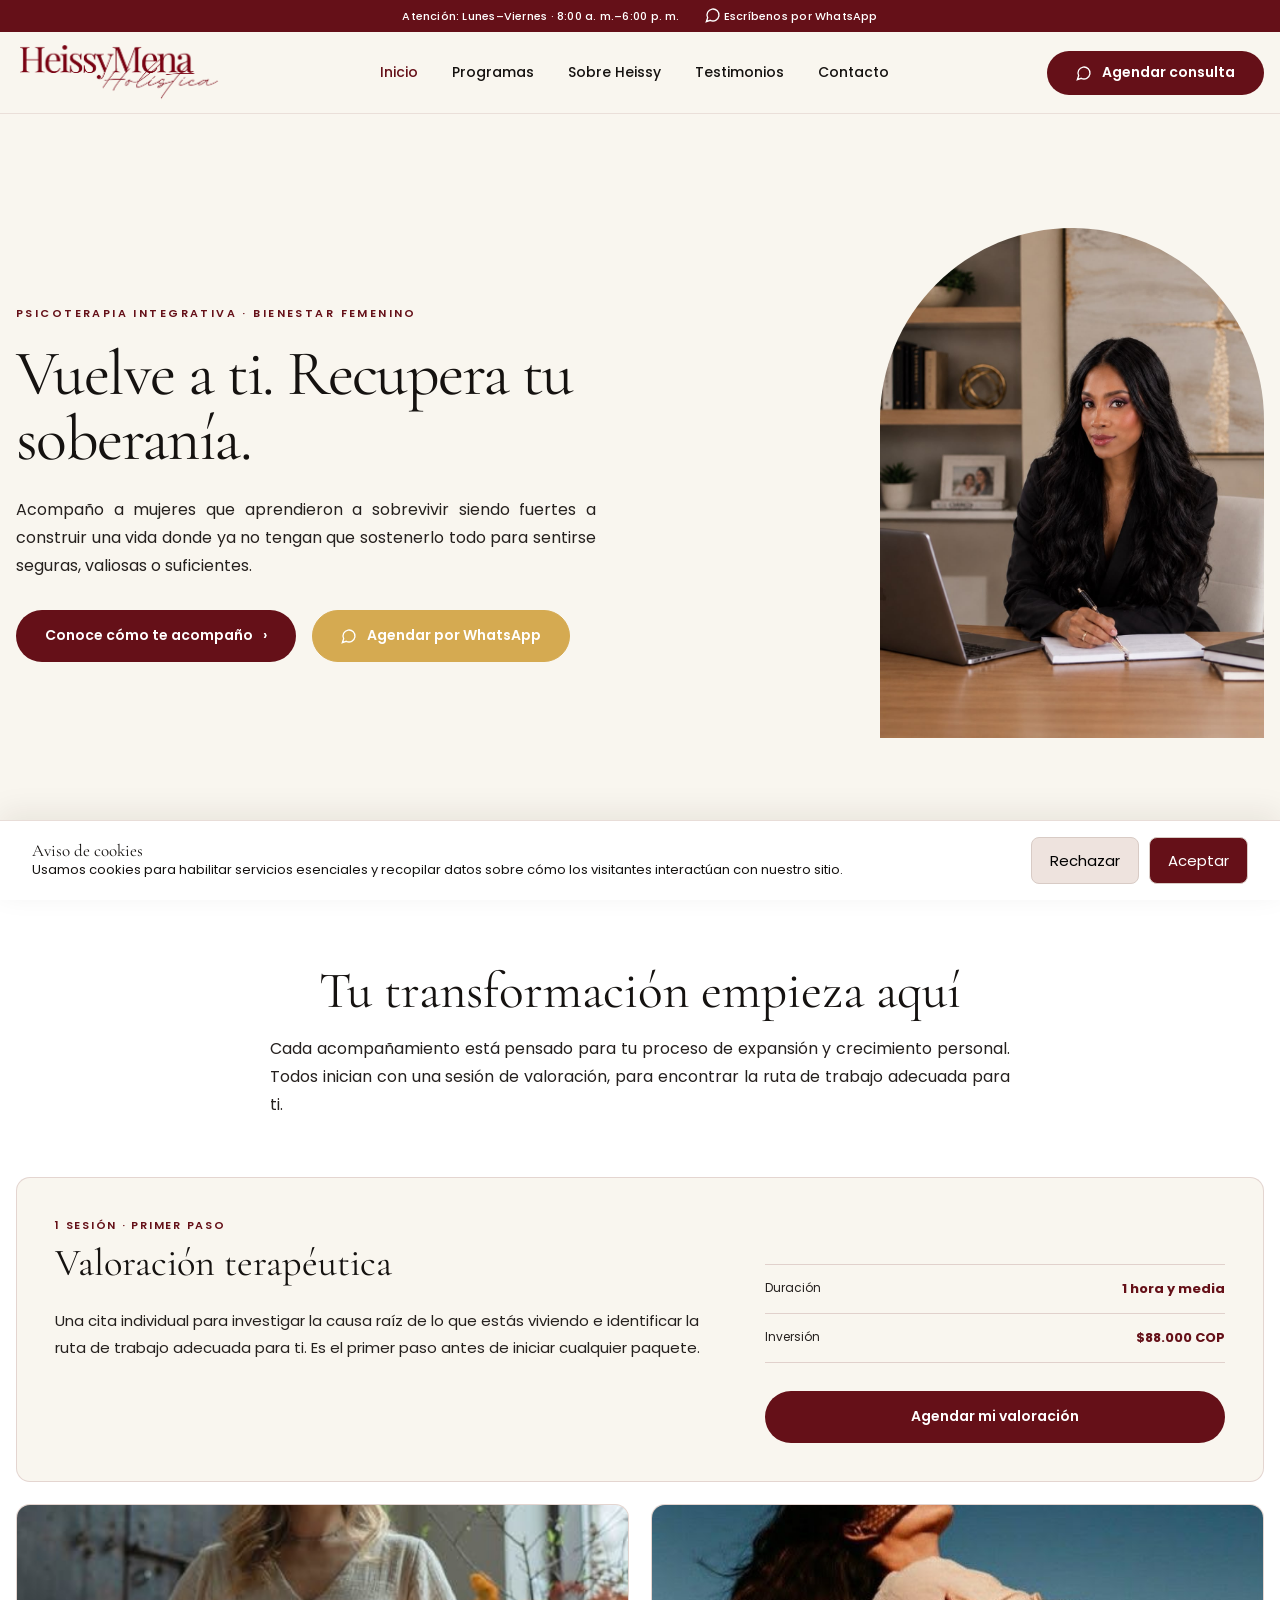
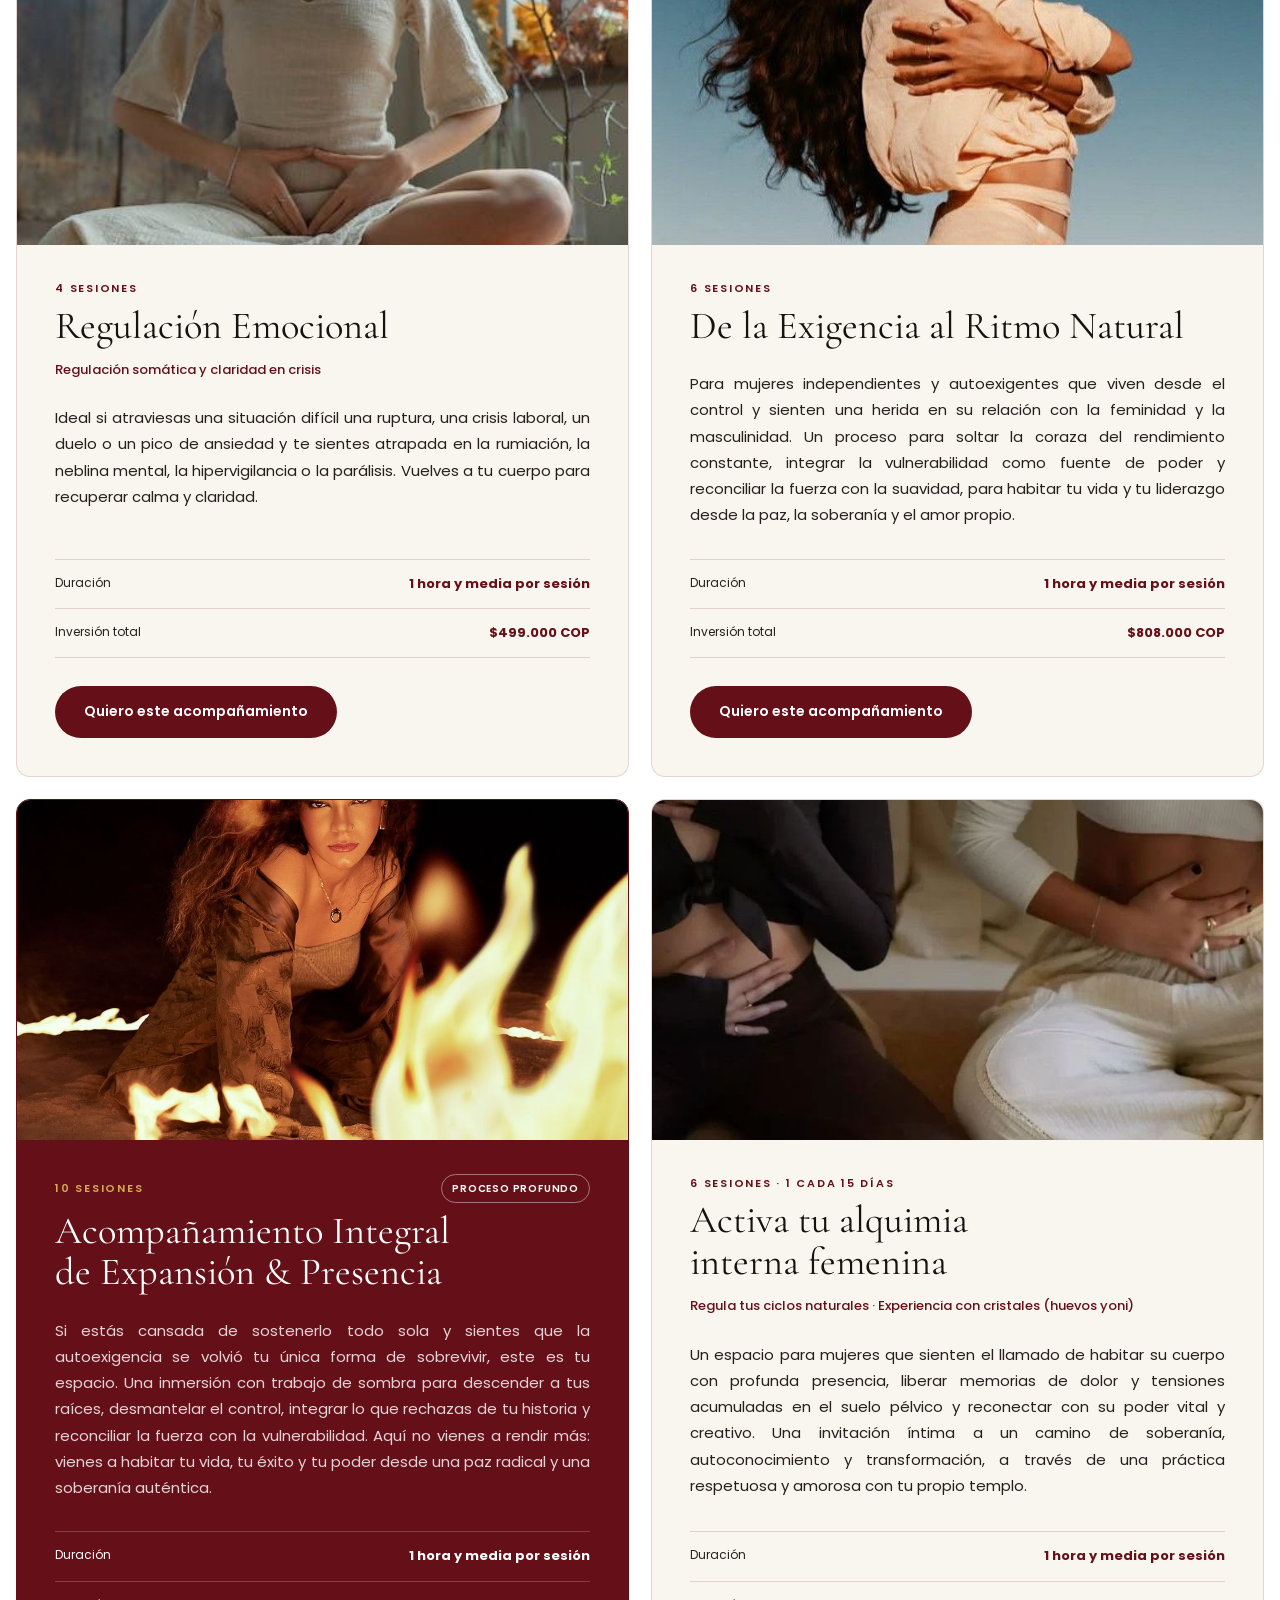
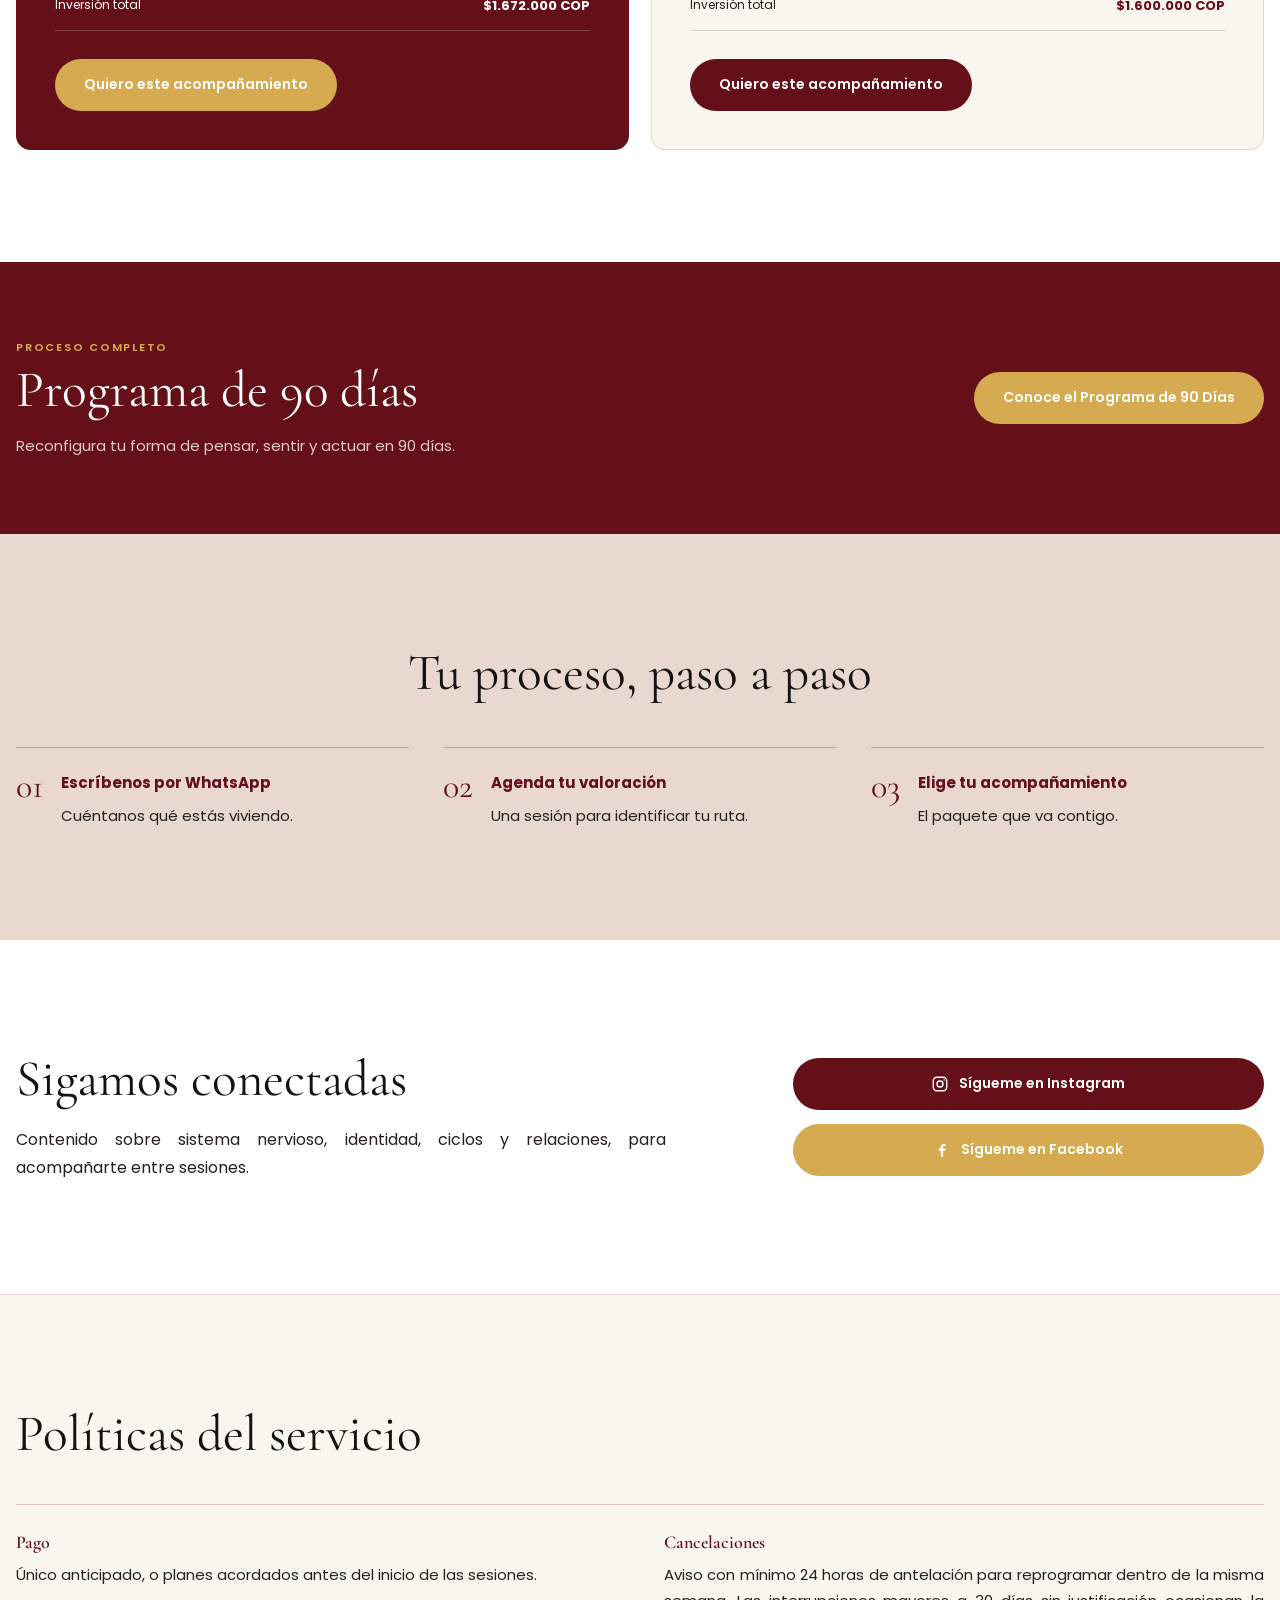
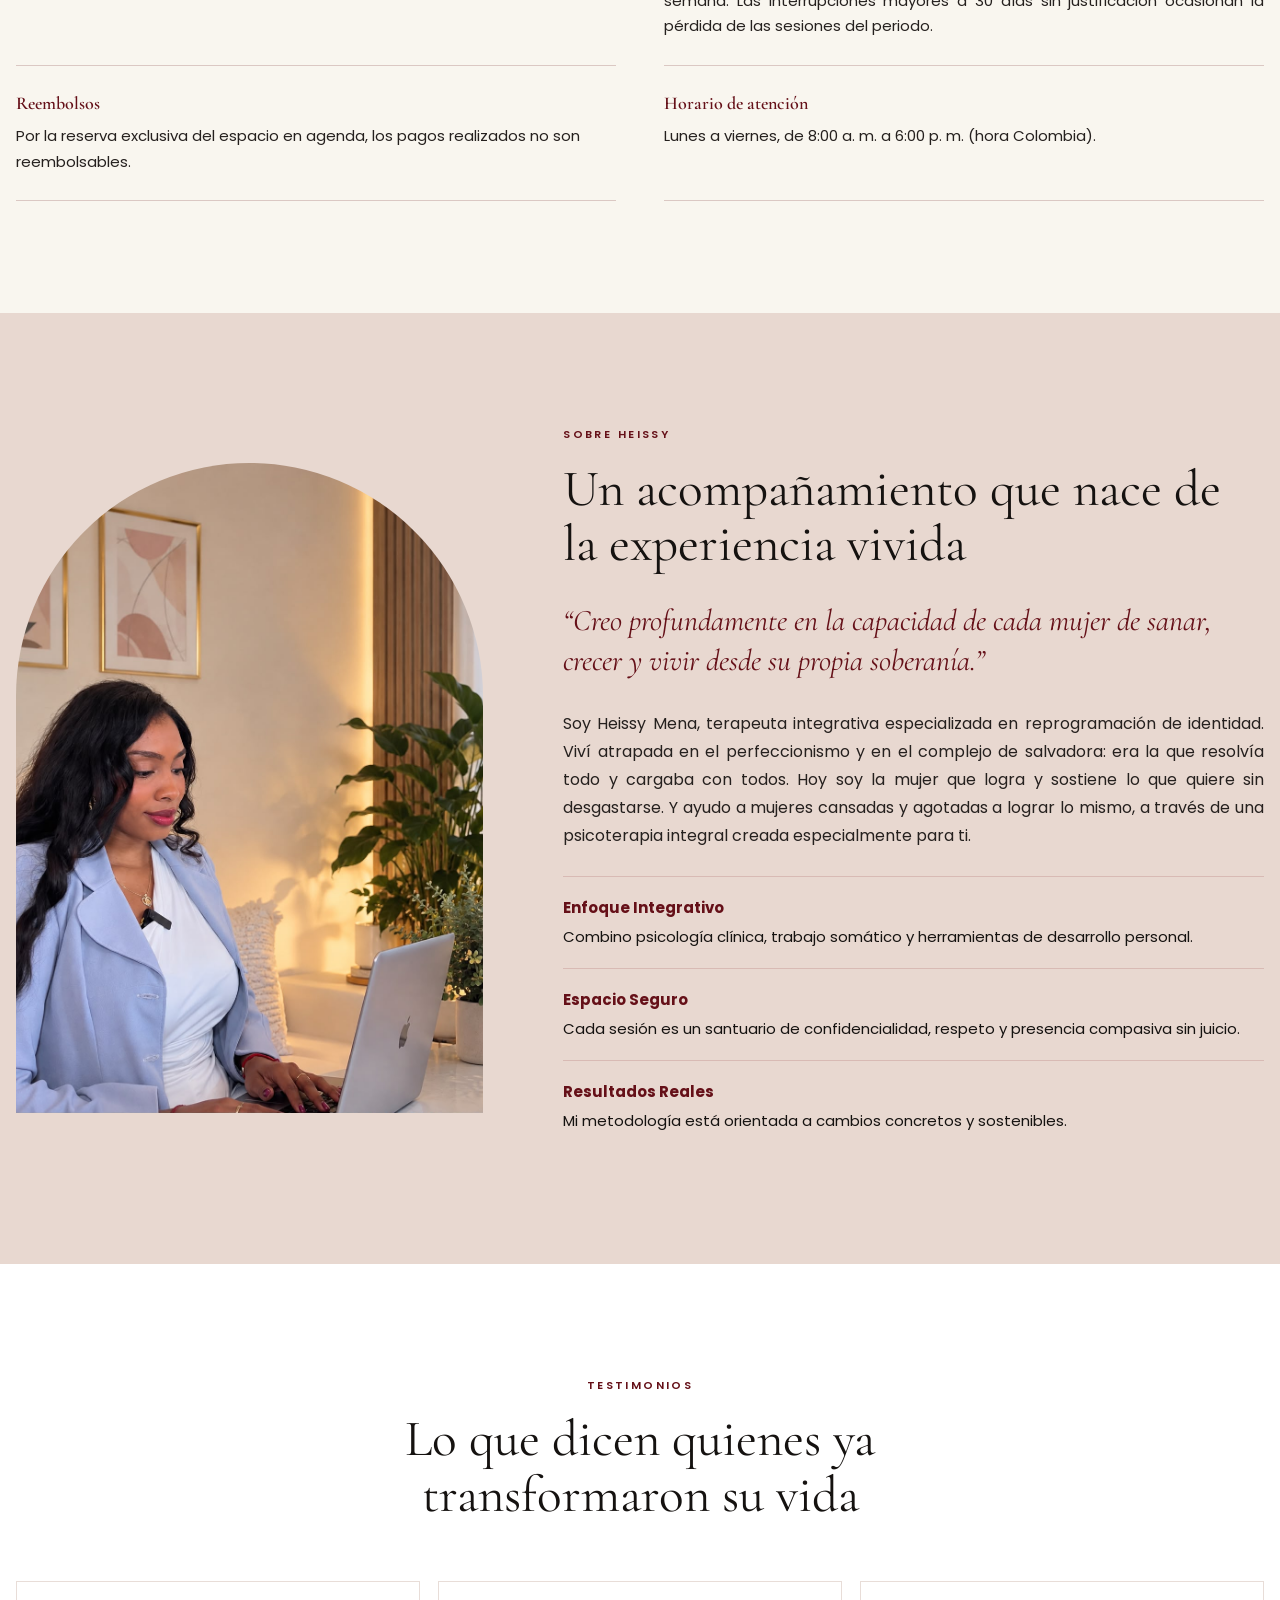
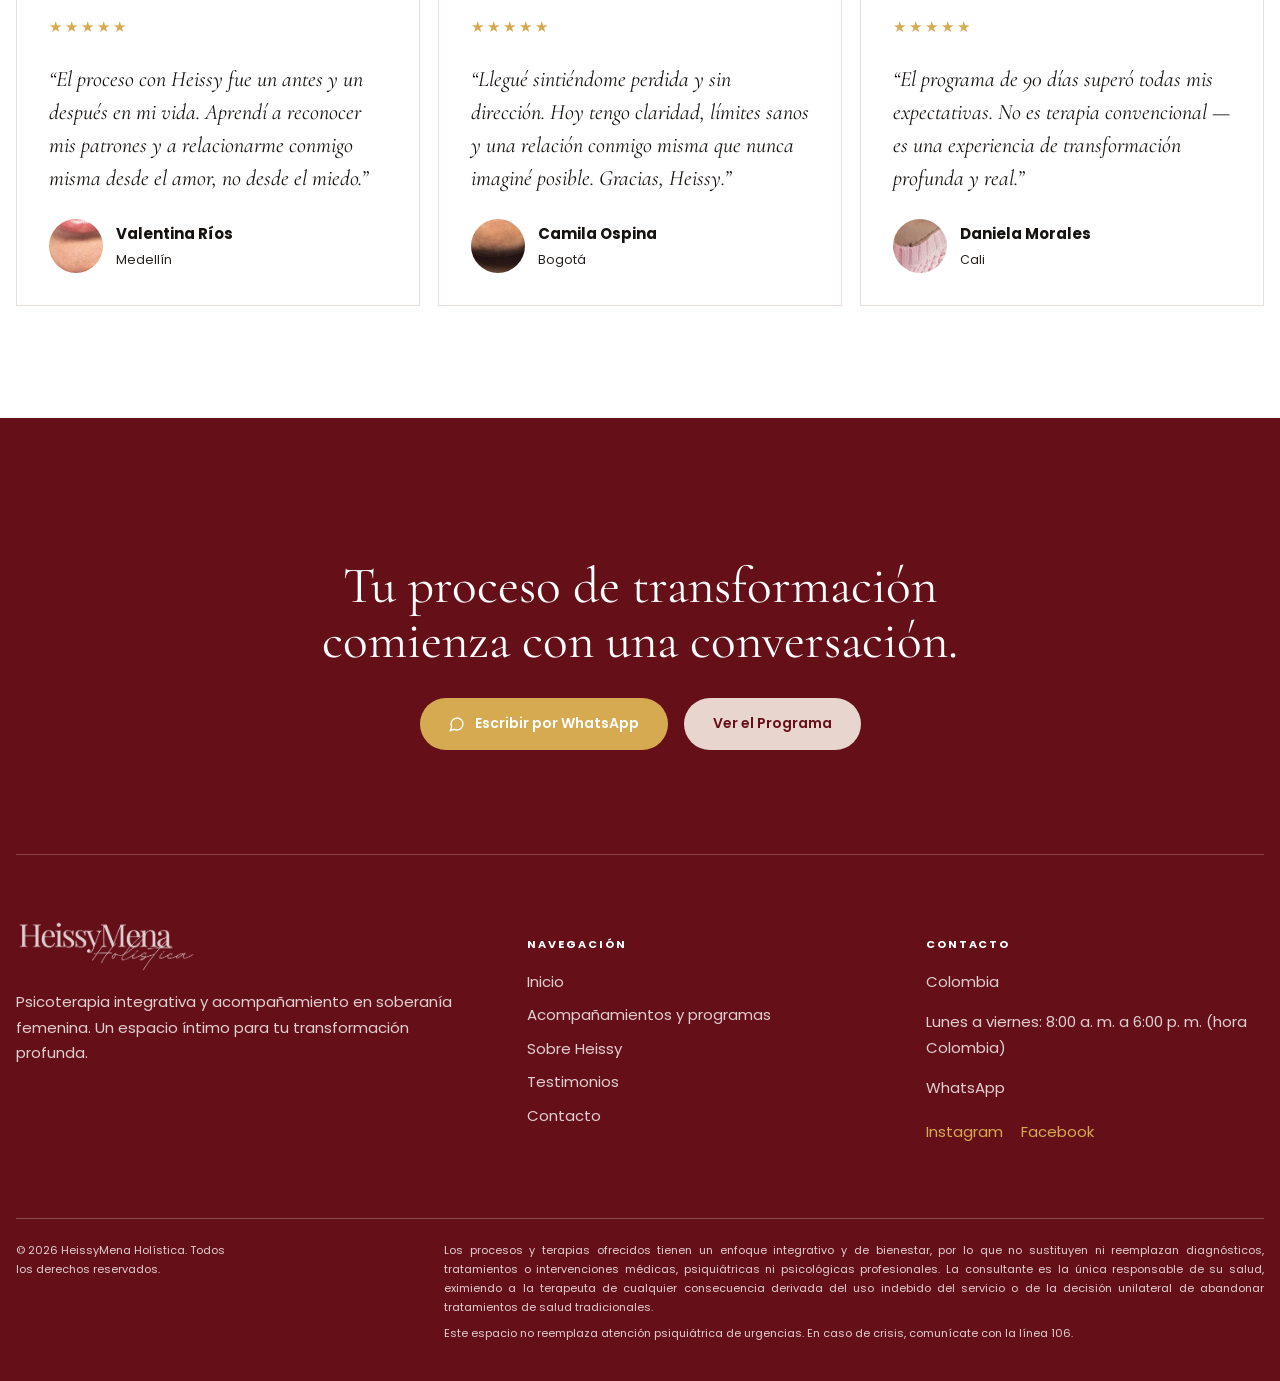
==== commit 70e0bb70: "update self description about me" ====
--- a/index.html
+++ b/index.html
@@ -222,7 +222,7 @@
           <blockquote class="quote">
             “Creo profundamente en la capacidad de cada mujer de sanar, crecer y vivir desde su propia soberanía.”
           </blockquote>
-          <p class="lead text-center-justify">Soy Heissy Mena, psicoterapeuta integrativa con formación en psicología clínica, enfoque humanista y herramientas somáticas. Mi trabajo nace de la convicción de que la transformación real ocurre cuando integramos mente, cuerpo y espíritu.</p>
+          <p class="lead text-center-justify">Soy Heissy Mena, terapeuta integrativa especializada en reprogramación de identidad. Viví atrapada en el perfeccionismo y en el complejo de salvadora: era la que resolvía todo y cargaba con todos. Hoy soy la mujer que logra y sostiene lo que quiere sin desgastarse. Y ayudo a mujeres cansadas y agotadas a lograr lo mismo, a través de una psicoterapia integral creada especialmente para ti.</p>
           <div class="feature-list">
             <div class="feature">
               <strong>Enfoque Integrativo</strong>Combino psicología clínica, trabajo somático y herramientas de desarrollo personal.
